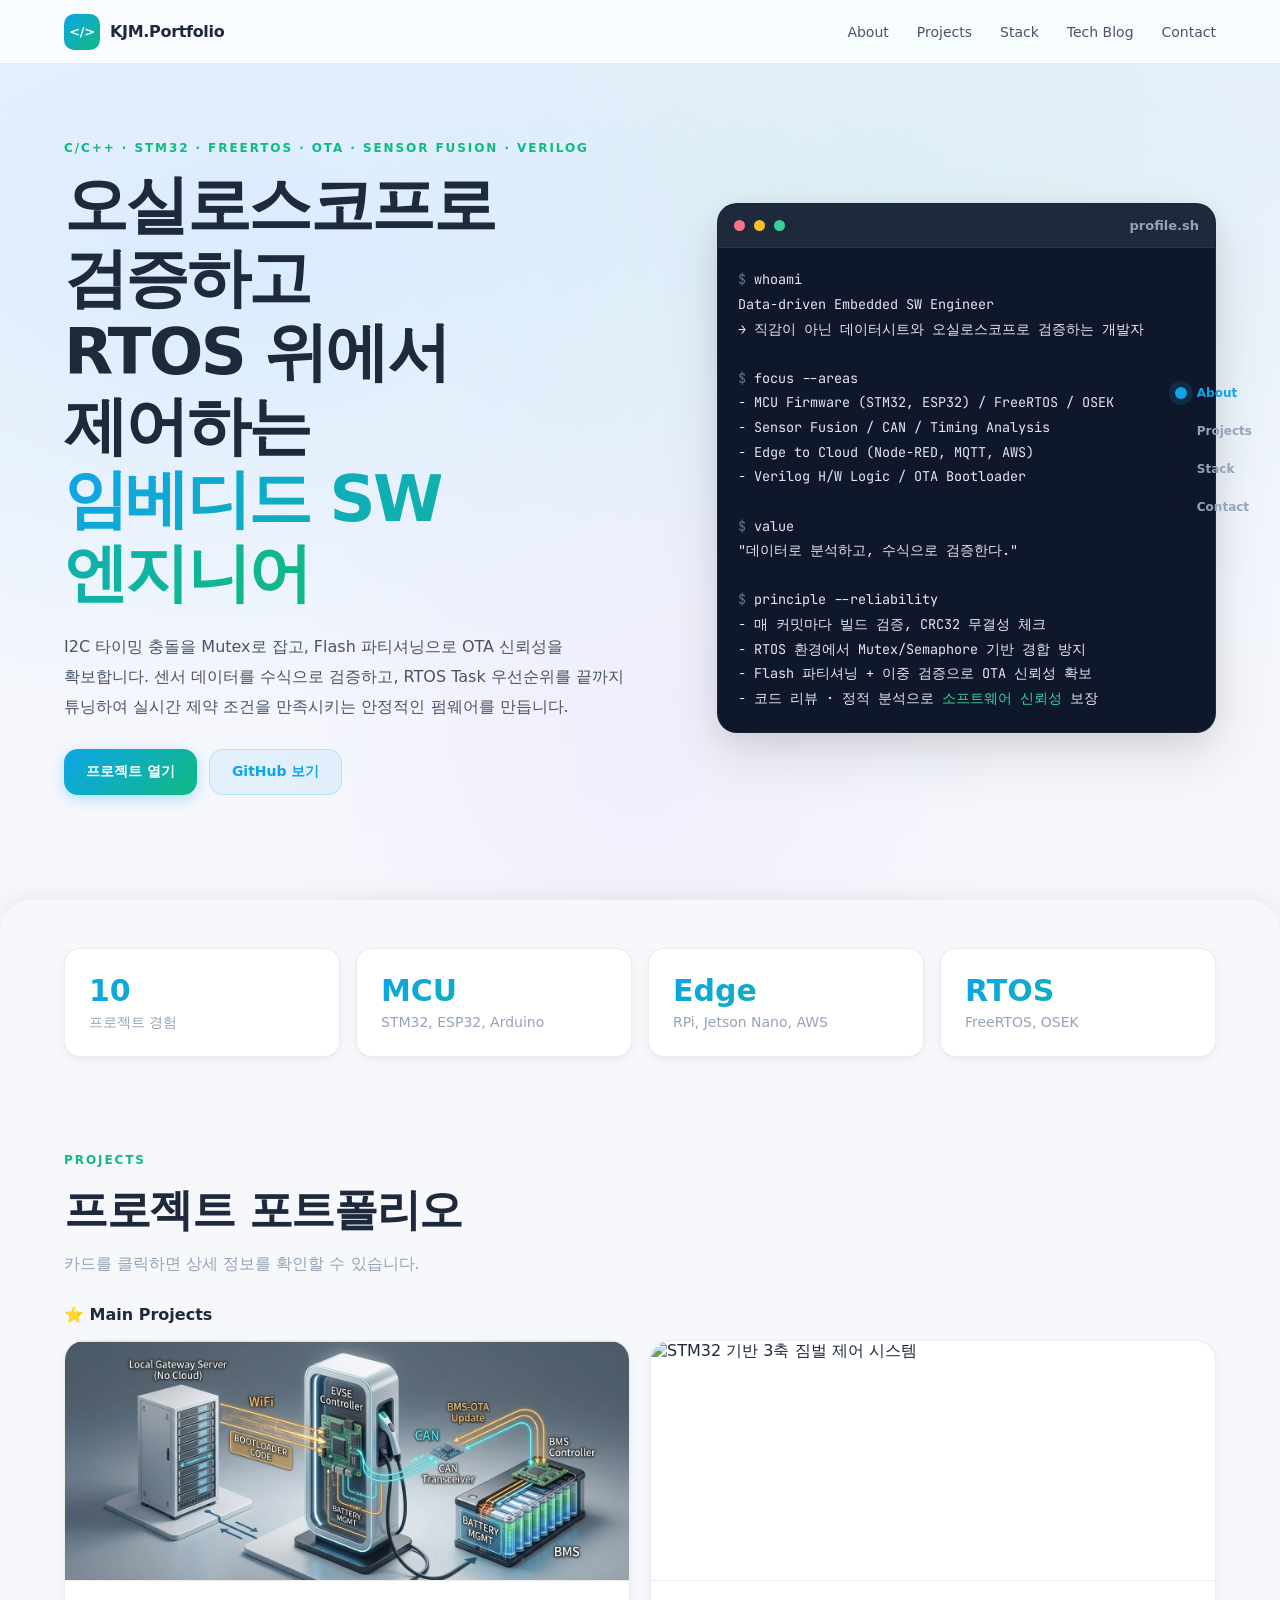
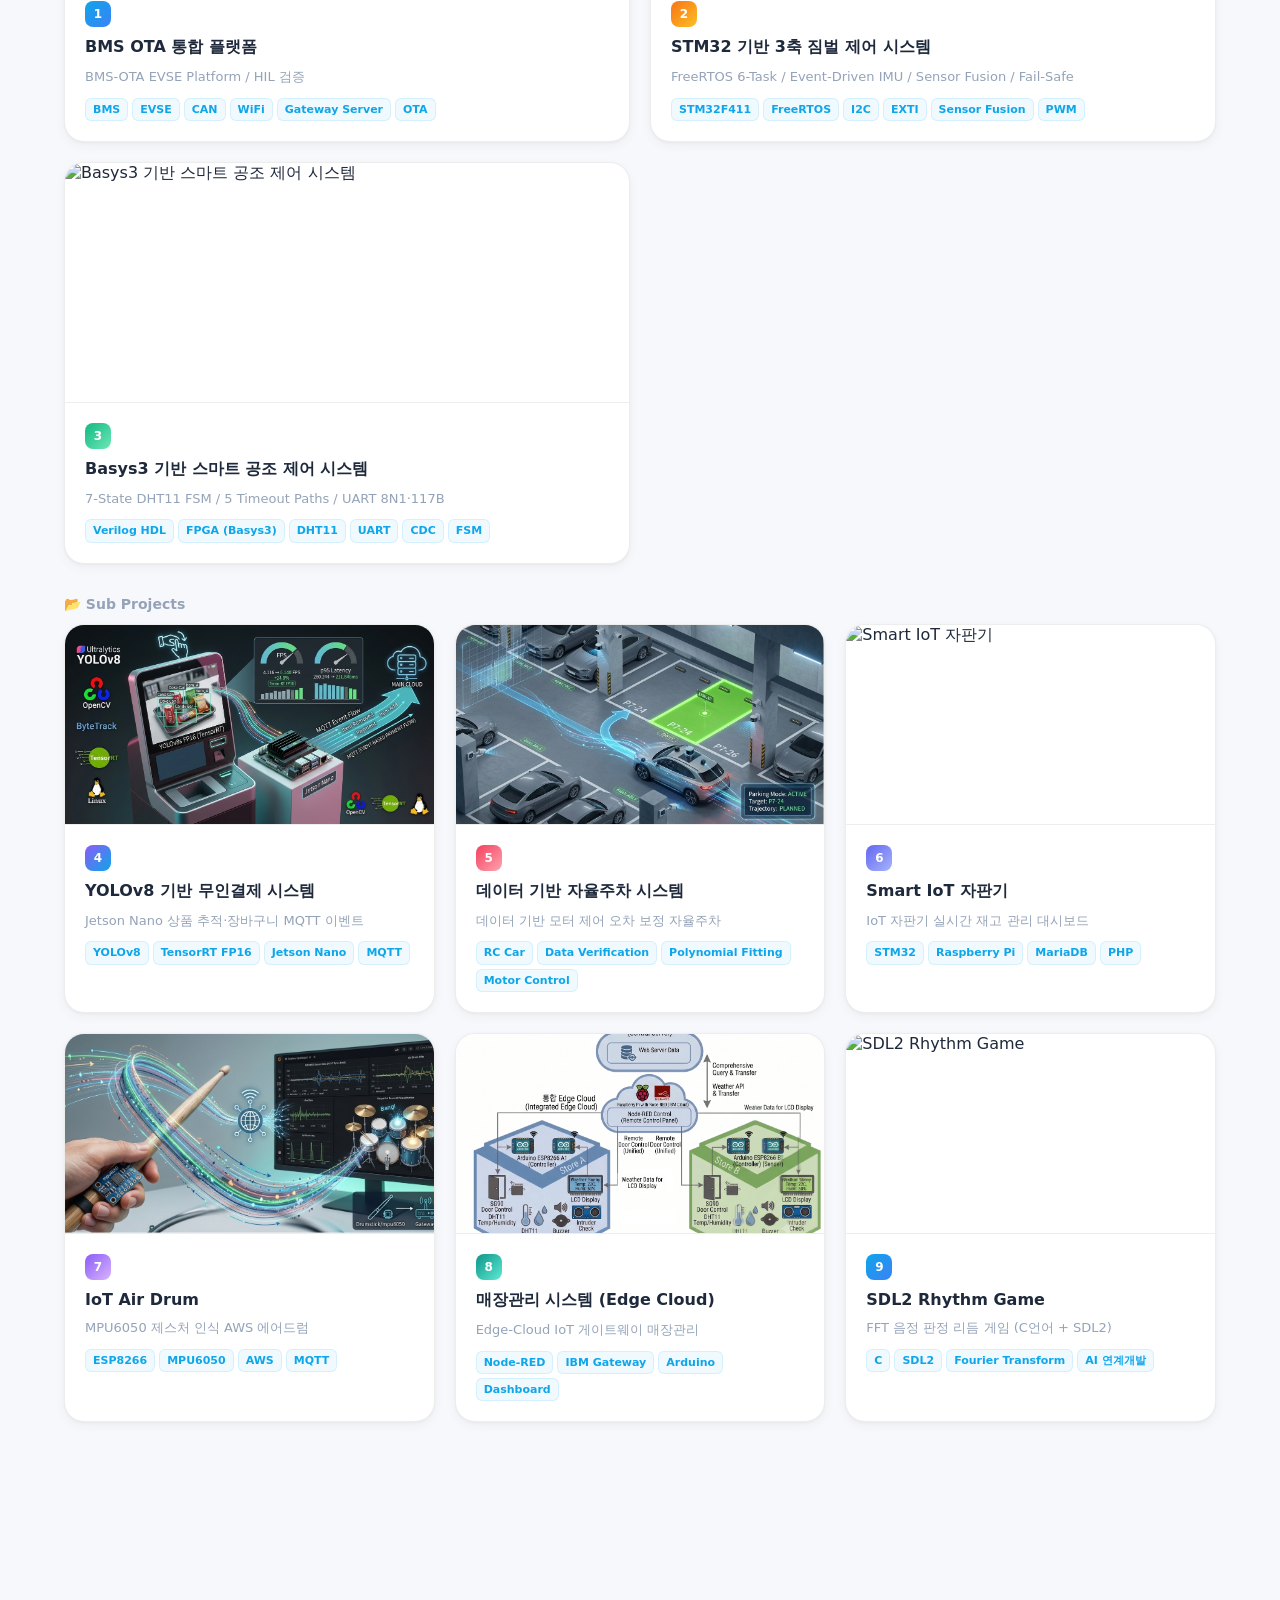
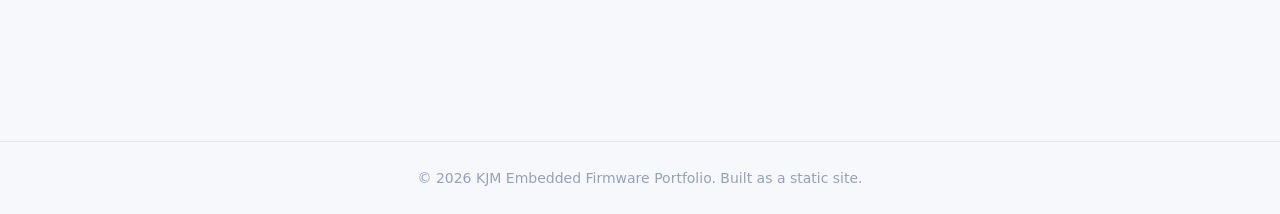
==== index.html @ f082d4ce "<Add> GPS(GY-NEO6MV2) mini project is added" ====
<!doctype html>
<html lang="ko">

<head>
  <meta charset="utf-8" />
  <meta name="viewport" content="width=device-width, initial-scale=1" />
  <title>KJM — Embedded IoT Developer Portfolio</title>
  <meta name="description" content="임베디드 S/W 개발자 김종민 포트폴리오 — STM32, ESP32, IoT Edge/Cloud 프로젝트" />
  <!-- KJM 모노그램 파비콘 (SVG 인라인) -->
  <link rel="icon" type="image/svg+xml"
    href="data:image/svg+xml,%3Csvg xmlns='http://www.w3.org/2000/svg' viewBox='0 0 48 48'%3E%3Cdefs%3E%3ClinearGradient id='g' x1='0' y1='0' x2='1' y2='1'%3E%3Cstop offset='0%25' stop-color='%230ea5e9'/%3E%3Cstop offset='100%25' stop-color='%2310b981'/%3E%3C/linearGradient%3E%3C/defs%3E%3Crect width='48' height='48' rx='12' fill='url(%23g)'/%3E%3Ctext x='24' y='32' text-anchor='middle' font-family='system-ui,sans-serif' font-weight='800' font-size='16' fill='%23fff'%3EKJM%3C/text%3E%3C/svg%3E">
  <!-- Fonts -->
  <link rel="preconnect" href="https://cdn.jsdelivr.net" crossorigin>
  <link rel="stylesheet"
    href="https://cdn.jsdelivr.net/gh/orioncactus/pretendard@v1.3.9/dist/web/static/pretendard.min.css">
  <link rel="preconnect" href="https://fonts.googleapis.com">
  <link rel="preconnect" href="https://fonts.gstatic.com" crossorigin>
  <link rel="stylesheet" href="https://fonts.googleapis.com/css2?family=JetBrains+Mono:wght@400;700&display=swap">

  <style>
    /* =========================================
       1. CSS VARIABLES & RESET — Light Theme
    ========================================== */
    :root {
      --bg: #f7f8fc;
      --bg-white: #ffffff;
      --panel: rgba(255, 255, 255, 0.88);
      --text: #1e293b;
      --text-s: #475569;
      --muted: #94a3b8;
      --line: rgba(0, 0, 0, 0.07);
      --cyan: #0ea5e9;
      --blue: #3b82f6;
      --green: #10b981;
      --violet: #8b5cf6;
      --orange: #f97316;
      --sh-sm: 0 1px 3px rgba(0, 0, 0, .04), 0 4px 12px rgba(0, 0, 0, .04);
      --sh-md: 0 4px 16px rgba(0, 0, 0, .06), 0 12px 40px rgba(0, 0, 0, .06);
      --sh-lg: 0 8px 30px rgba(0, 0, 0, .08), 0 24px 60px rgba(0, 0, 0, .10);
      --r: 24px;
      --r-sm: 16px;
      font-family: "Pretendard", "Inter", "Apple SD Gothic Neo", system-ui, sans-serif;
    }

    *,
    *::before,
    *::after {
      box-sizing: border-box;
      margin: 0
    }

    html {
      scroll-behavior: smooth
    }

    body {
      background: var(--bg);
      color: var(--text);
      min-height: 100vh;
      overflow-x: hidden;
      word-break: keep-all;
      -webkit-font-smoothing: antialiased
    }

    a {
      color: inherit;
      text-decoration: none
    }

    button {
      font: inherit;
      color: inherit;
      border: none;
      outline: none;
      cursor: pointer
    }

    img {
      display: block;
      max-width: 100%
    }

    h1,
    h2,
    h3,
    p {
      margin-top: 0
    }

    /* =========================================
       2. TOPBAR
    ========================================== */
    .topbar {
      position: fixed;
      top: 0;
      left: 0;
      right: 0;
      z-index: 100;
      display: flex;
      justify-content: space-between;
      align-items: center;
      padding: 0 clamp(18px, 5vw, 72px);
      height: 64px;
      background: rgba(255, 255, 255, .78);
      backdrop-filter: blur(20px) saturate(180%);
      -webkit-backdrop-filter: blur(20px) saturate(180%);
      border-bottom: 1px solid var(--line);
    }

    .brand {
      display: flex;
      gap: 10px;
      align-items: center;
      font-weight: 800;
      letter-spacing: -.02em;
      font-size: 16px
    }

    .brand-mark {
      display: grid;
      place-items: center;
      width: 36px;
      height: 36px;
      border-radius: 10px;
      font-size: 13px;
      font-weight: 800;
      background: linear-gradient(135deg, var(--cyan), var(--green));
      color: #fff;
    }

    .nav {
      display: flex;
      gap: 28px;
      font-size: 14px;
      font-weight: 500;
      color: var(--text-s);
      align-items: center;
    }

    .nav a {
      transition: color .2s;
      line-height: 1;
    }

    .nav a:hover {
      color: var(--cyan)
    }

    /* Hamburger button — hidden on desktop */
    .hamburger {
      display: none;
      flex-direction: column;
      gap: 5px;
      background: none;
      padding: 6px;
      cursor: pointer;
    }

    .hamburger span {
      display: block;
      width: 22px;
      height: 2px;
      background: var(--text);
      border-radius: 2px;
      transition: all .3s;
    }

    .hamburger.active span:nth-child(1) {
      transform: rotate(45deg) translate(5px, 5px)
    }

    .hamburger.active span:nth-child(2) {
      opacity: 0
    }

    .hamburger.active span:nth-child(3) {
      transform: rotate(-45deg) translate(5px, -5px)
    }

    /* Mobile dropdown menu */
    .mobile-menu {
      display: none;
      position: fixed;
      top: 64px;
      left: 0;
      right: 0;
      z-index: 99;
      background: rgba(255, 255, 255, .96);
      backdrop-filter: blur(16px);
      border-bottom: 1px solid var(--line);
      padding: 12px clamp(18px, 5vw, 72px);
      flex-direction: column;
      gap: 4px;
      box-shadow: var(--sh-md);
    }

    .mobile-menu.open {
      display: flex
    }

    .mobile-menu a {
      display: block;
      padding: 14px 16px;
      border-radius: 12px;
      font-size: 15px;
      font-weight: 600;
      color: var(--text-s);
      transition: all .2s;
    }

    .mobile-menu a:hover {
      background: rgba(14, 165, 233, .06);
      color: var(--cyan)
    }

    /* =========================================
       3. SIDEBAR TABLE OF CONTENTS
    ========================================== */
    .sidebar-toc {
      position: fixed;
      right: 28px;
      top: 50%;
      transform: translateY(-50%);
      z-index: 90;
      display: flex;
      flex-direction: column;
      gap: 24px;
    }

    .toc-item {
      display: flex;
      align-items: center;
      gap: 12px;
      font-size: 12px;
      font-weight: 600;
      color: var(--muted);
      text-decoration: none;
      transition: color .3s;
    }

    .toc-item:hover {
      color: var(--text-s)
    }

    .toc-item.active {
      color: var(--cyan)
    }

    .toc-dot {
      width: 8px;
      height: 8px;
      border-radius: 50%;
      background: var(--line);
      flex-shrink: 0;
      transition: all .3s;
    }

    .toc-item.active .toc-dot {
      background: var(--cyan);
      transform: scale(1.5);
      box-shadow: 0 0 0 4px rgba(14, 165, 233, .15);
    }

    /* =========================================
       4. HERO SECTION (Sticky for card-stack)
    ========================================== */
    .hero-wrap {
      position: sticky;
      top: 0;
      z-index: 1;
      min-height: 100vh;
      overflow: hidden;
      background:
        radial-gradient(ellipse at 20% 30%, rgba(14, 165, 233, .1), transparent 50%),
        radial-gradient(ellipse at 75% 20%, rgba(16, 185, 129, .08), transparent 45%),
        radial-gradient(ellipse at 50% 85%, rgba(139, 92, 246, .06), transparent 40%),
        linear-gradient(180deg, #eef2ff, #f7f8fc);
    }

    .hero {
      display: grid;
      grid-template-columns: 1.1fr .9fr;
      gap: 42px;
      align-items: center;
      padding: calc(64px + clamp(40px, 6vw, 80px)) clamp(18px, 5vw, 72px) 42px;
      max-width: 1400px;
      margin: 0 auto;
      will-change: transform, opacity;
    }

    .eyebrow {
      color: var(--green);
      letter-spacing: .16em;
      text-transform: uppercase;
      font-size: 12px;
      font-weight: 800;
      margin-bottom: 14px
    }

    h1 {
      font-size: clamp(34px, 5vw, 64px);
      line-height: 1.15;
      letter-spacing: -.04em;
      margin-bottom: 22px
    }

    h1 span {
      background: linear-gradient(135deg, var(--cyan), var(--green));
      -webkit-background-clip: text;
      color: transparent
    }

    .lead {
      color: var(--text-s);
      line-height: 1.85;
      font-size: 16px;
      max-width: 560px
    }

    .hero-actions {
      display: flex;
      gap: 12px;
      flex-wrap: wrap;
      margin-top: 28px
    }

    .btn {
      display: inline-flex;
      align-items: center;
      justify-content: center;
      min-height: 46px;
      padding: 0 22px;
      border-radius: 14px;
      font-weight: 700;
      font-size: 14px;
      transition: all .25s;
    }

    .btn.primary {
      background: linear-gradient(135deg, var(--cyan), var(--green));
      color: #fff;
      box-shadow: 0 4px 14px rgba(14, 165, 233, .3);
    }

    .btn.primary:hover {
      box-shadow: 0 6px 20px rgba(14, 165, 233, .45);
      transform: translateY(-2px)
    }

    .btn.ghost {
      color: var(--cyan);
      background: rgba(14, 165, 233, .08);
      border: 1px solid rgba(14, 165, 233, .2);
    }

    .btn.ghost:hover {
      background: rgba(14, 165, 233, .15)
    }

    /* Terminal — dark for contrast */
    .terminal {
      border-radius: 20px;
      overflow: hidden;
      background: #0f172a;
      box-shadow: var(--sh-lg);
      border: 1px solid rgba(255, 255, 255, .06)
    }

    .terminal-bar {
      display: flex;
      align-items: center;
      gap: 9px;
      padding: 14px 16px;
      background: #1e293b;
      border-bottom: 1px solid rgba(255, 255, 255, .06)
    }

    .terminal-bar span {
      width: 11px;
      height: 11px;
      border-radius: 50%;
      display: inline-block
    }

    .terminal-bar span:nth-child(1) {
      background: #fb7185
    }

    .terminal-bar span:nth-child(2) {
      background: #fbbf24
    }

    .terminal-bar span:nth-child(3) {
      background: #34d399
    }

    .terminal-bar strong {
      margin-left: auto;
      color: #94a3b8;
      font-size: 13px
    }

    .terminal pre {
      margin: 0;
      padding: 20px;
      font-size: 13.5px;
      line-height: 1.75;
      color: #e2e8f0;
      overflow: auto
    }

    .terminal code {
      font-family: "JetBrains Mono", "SFMono-Regular", Consolas, monospace
    }

    .t-muted {
      color: #64748b
    }

    /* =========================================
       5. MAIN CONTENT (slides over hero)
    ========================================== */
    .main-content {
      position: relative;
      z-index: 2;
      background: var(--bg);
      border-radius: 32px 32px 0 0;
      box-shadow: 0 -4px 24px rgba(0, 0, 0, .06);
    }

    /* Stats */
    .stats-section {
      display: grid;
      grid-template-columns: repeat(4, 1fr);
      gap: 16px;
      padding: 48px clamp(18px, 5vw, 72px) 32px;
      max-width: 1400px;
      margin: 0 auto;
    }

    .stat-card {
      padding: 24px;
      border-radius: var(--r-sm);
      background: var(--bg-white);
      border: 1px solid var(--line);
      box-shadow: var(--sh-sm)
    }

    .stat-card strong {
      display: block;
      font-size: 30px;
      background: linear-gradient(135deg, var(--cyan), var(--green));
      -webkit-background-clip: text;
      color: transparent;
      margin-bottom: 4px
    }

    .stat-card span {
      color: var(--muted);
      font-size: 14px
    }

    /* Section heading */
    .section-heading {
      padding: 64px clamp(18px, 5vw, 72px) 28px;
      max-width: 1400px;
      margin: 0 auto
    }

    .section-heading h2 {
      font-size: clamp(28px, 4vw, 44px);
      letter-spacing: -.03em;
      margin-bottom: 10px
    }

    .section-heading>p:not(.eyebrow) {
      color: var(--muted);
      line-height: 1.7
    }

    /* =========================================
       6. PROJECT GRID — Large Cards
    ========================================== */
    .project-grid {
      display: grid;
      grid-template-columns: repeat(auto-fill, minmax(280px, 1fr));
      gap: 20px;
      padding: 0 clamp(18px, 5vw, 72px);
      max-width: 1400px;
      margin: 0 auto;
    }

    /* Main Projects — 2열, 더 큰 카드 */
    .project-grid--main {
      grid-template-columns: repeat(2, 1fr);
    }
    .project-grid--main .project-card-img { height: 240px }
    .project-card--main {
      border: 2px solid rgba(14,165,233,.25);
      box-shadow: 0 2px 16px rgba(14,165,233,.06);
    }
    .project-card--main:hover { border-color: var(--cyan) }

    /* Sub Projects — 3열, 작은 카드 */
    .project-grid--sub {
      grid-template-columns: repeat(3, 1fr);
    }

    /* sk-desc 스타일 — skill 카드 설명 */
    .sk-desc {
      margin-top: 10px;
      font-size: 12.5px;
      color: var(--muted);
      line-height: 1.65;
    }

    .project-card {
      background: var(--bg-white);
      border-radius: 20px;
      overflow: hidden;
      box-shadow: var(--sh-sm);
      cursor: pointer;
      border: 1px solid var(--line);
      transition: transform .35s cubic-bezier(.4, 0, .2, 1), box-shadow .35s;
    }

    .project-card:hover {
      transform: translateY(-8px);
      box-shadow: var(--sh-md)
    }

    .project-card-img {
      width: 100%;
      height: 200px;
      object-fit: cover;
      border-bottom: 1px solid var(--line)
    }

    .project-card-body {
      padding: 20px
    }

    .project-card-num {
      display: inline-flex;
      align-items: center;
      justify-content: center;
      width: 26px;
      height: 26px;
      border-radius: 8px;
      font-size: 12px;
      font-weight: 800;
      margin-bottom: 10px;
      color: #fff;
    }

    .project-card-title {
      font-size: 16px;
      font-weight: 800;
      margin-bottom: 8px;
      color: var(--text)
    }

    /* 프로젝트 간단 설명 div */
    .project-card-brief {
      font-size: 13px;
      color: var(--muted);
      line-height: 1.65
    }

    /* 프로젝트 카드 내 스택 태그 (클릭 전에도 보임) */
    .project-card-tags {
      display: flex;
      flex-wrap: wrap;
      gap: 4px;
      margin-top: 10px;
    }

    .project-card-tags .tag-mini {
      display: inline-flex;
      align-items: center;
      padding: 3px 7px;
      border-radius: 6px;
      font-size: 11px;
      font-weight: 600;
      background: rgba(14, 165, 233, .06);
      color: var(--cyan);
      border: 1px solid rgba(14, 165, 233, .12);
      line-height: 1.4;
    }

    /* Card number gradient colors */
    .num-1 {
      background: linear-gradient(135deg, var(--cyan), var(--blue))
    }

    .num-2 {
      background: linear-gradient(135deg, var(--orange), #fbbf24)
    }

    .num-3 {
      background: linear-gradient(135deg, var(--green), #6ee7b7)
    }

    .num-4 {
      background: linear-gradient(135deg, var(--violet), var(--cyan))
    }

    .num-5 {
      background: linear-gradient(135deg, #f43f5e, #fda4af)
    }

    .num-6 {
      background: linear-gradient(135deg, #6366f1, #a5b4fc)
    }

    .num-7 {
      background: linear-gradient(135deg, #8b5cf6, #d8b4fe)
    }

    .num-8 {
      background: linear-gradient(135deg, #0d9488, #5eead4)
    }

    .matrix-btn-wrap {
      text-align: center;
      padding: 32px clamp(18px, 5vw, 72px) 0;
      max-width: 1400px;
      margin: 0 auto
    }

    /* =========================================
       7. PROJECT DETAIL MODAL
    ========================================== */
    .modal-overlay {
      position: fixed;
      inset: 0;
      z-index: 200;
      background: rgba(15, 23, 42, .35);
      backdrop-filter: blur(6px);
      display: flex;
      align-items: flex-end;
      justify-content: center;
      opacity: 0;
      pointer-events: none;
      transition: opacity .35s ease;
    }

    .modal-overlay.active {
      opacity: 1;
      pointer-events: all
    }

    .modal-content {
      width: min(880px, 96vw);
      max-height: 90vh;
      background: var(--bg-white);
      border-radius: 28px 28px 0 0;
      box-shadow: var(--sh-lg);
      overflow: hidden;
      display: flex;
      flex-direction: column;
      transform: translateY(100%);
      transition: transform .45s cubic-bezier(.4, 0, .2, 1);
    }

    .modal-overlay.active .modal-content {
      transform: translateY(0)
    }

    .modal-handle {
      width: 40px;
      height: 5px;
      border-radius: 3px;
      background: #d1d5db;
      position: absolute;
      top: 8px;
      left: 50%;
      transform: translateX(-50%)
    }

    .modal-header {
      display: flex;
      align-items: center;
      justify-content: space-between;
      padding: 24px 28px 16px;
      border-bottom: 1px solid var(--line);
      position: sticky;
      top: 0;
      background: var(--bg-white);
      z-index: 1;
    }

    .modal-title {
      font-weight: 800;
      font-size: 17px
    }

    .modal-close {
      width: 36px;
      height: 36px;
      border-radius: 50%;
      background: rgba(0, 0, 0, .05);
      display: grid;
      place-items: center;
      font-size: 18px;
      color: var(--muted);
      transition: all .2s;
    }

    .modal-close:hover {
      background: rgba(248, 113, 113, .15);
      color: #ef4444
    }

    .modal-body {
      padding: 28px;
      overflow-y: auto;
      flex: 1
    }

    .modal-body h2 {
      font-size: clamp(22px, 3vw, 30px);
      letter-spacing: -.03em;
      margin-bottom: 6px
    }

    .modal-body h3 {
      margin-top: 28px;
      padding-bottom: 8px;
      border-bottom: 1px solid var(--line);
      font-size: 16px;
      color: var(--text)
    }

    .modal-body p,
    .modal-body li {
      color: var(--text-s);
      line-height: 1.8;
      font-size: 15px
    }

    .modal-body ul {
      padding-left: 22px
    }

    .modal-body li {
      margin-bottom: 6px
    }

    .modal-hero {
      display: grid;
      grid-template-columns: 1.1fr .9fr;
      gap: 24px;
      align-items: start
    }

    .modal-image {
      border-radius: var(--r-sm);
      overflow: hidden;
      border: 1px solid var(--line)
    }

    .modal-image img {
      width: 100%;
      height: auto;
      object-fit: cover
    }

    .tag-list {
      display: flex;
      flex-wrap: wrap;
      gap: 6px;
      margin: 12px 0 16px
    }

    .tag {
      display: inline-flex;
      align-items: center;
      padding: 5px 10px;
      border-radius: 8px;
      font-size: 12px;
      font-weight: 600;
      background: rgba(14, 165, 233, .08);
      color: var(--cyan);
      border: 1px solid rgba(14, 165, 233, .15);
    }

    /* Troubleshoot badges */
    .ts-badge {
      display: inline-flex;
      padding: 3px 8px;
      border-radius: 6px;
      font-size: 11px;
      font-weight: 800;
      margin-right: 6px
    }

    .link-row {
      display: flex;
      flex-wrap: wrap;
      gap: 10px;
      margin-top: 24px
    }

    .link-row a {
      padding: 10px 16px;
      border-radius: 12px;
      font-weight: 700;
      font-size: 13px;
      background: linear-gradient(135deg, var(--cyan), var(--green));
      color: #fff;
      box-shadow: 0 2px 8px rgba(14, 165, 233, .2);
      transition: all .2s;
    }

    .link-row a:hover {
      box-shadow: 0 4px 16px rgba(14, 165, 233, .35);
      transform: translateY(-2px)
    }

    .matrix {
      width: 100%;
      border-collapse: collapse;
      font-size: 13px;
      margin-top: 16px
    }

    .matrix th,
    .matrix td {
      border: 1px solid var(--line);
      padding: 12px;
      text-align: left;
      vertical-align: top
    }

    .matrix th {
      background: rgba(14, 165, 233, .06);
      color: var(--text);
      font-weight: 700
    }

    .matrix td {
      color: var(--text-s)
    }

    /* =========================================
       8. SKILLS SECTION
    ========================================== */
    .skills-section {
      padding: 0 0 64px
    }

    .skill-grid {
      display: grid;
      grid-template-columns: repeat(3, 1fr);
      gap: 16px;
      padding: 0 clamp(18px, 5vw, 72px);
      max-width: 1400px;
      margin: 0 auto;
    }

    .skill-grid article {
      padding: 24px 28px;
      border-radius: var(--r-sm);
      background: var(--bg-white);
      border: 1px solid var(--line);
      box-shadow: var(--sh-sm);
      transition: all .3s;
    }

    .skill-grid article:hover {
      transform: translateY(-4px);
      box-shadow: var(--sh-md);
      border-color: var(--cyan)
    }

    .skill-grid h3 {
      font-size: 13px;
      font-weight: 800;
      text-transform: uppercase;
      letter-spacing: .08em;
      color: var(--muted);
      margin-bottom: 14px;
      display: flex;
      align-items: center;
      gap: 6px;
    }

    .skill-grid p {
      color: var(--text-s);
      line-height: 1.7;
      font-size: 14px;
      margin-bottom: 0
    }

    /* Skill tag pills */
    .skill-tags {
      display: flex;
      flex-wrap: wrap;
      gap: 6px;
    }

    .sk {
      display: inline-flex;
      padding: 5px 10px;
      border-radius: 8px;
      font-size: 12px;
      font-weight: 600;
      background: rgba(14, 165, 233, .06);
      color: var(--text);
      border: 1px solid var(--line);
      transition: all .2s;
    }

    .sk:hover {
      background: rgba(14, 165, 233, .12);
      border-color: rgba(14, 165, 233, .25);
      color: var(--cyan)
    }

    .sk-cyan {
      background: rgba(14, 165, 233, .08);
      color: var(--cyan);
      border-color: rgba(14, 165, 233, .2)
    }

    .sk-green {
      background: rgba(16, 185, 129, .08);
      color: var(--green);
      border-color: rgba(16, 185, 129, .2)
    }

    .sk-violet {
      background: rgba(139, 92, 246, .08);
      color: var(--violet);
      border-color: rgba(139, 92, 246, .2)
    }

    .sk-orange {
      background: rgba(249, 115, 22, .08);
      color: var(--orange);
      border-color: rgba(249, 115, 22, .2)
    }

    .sk-yellow {
      background: rgba(234, 179, 8, .08);
      color: #b45309;
      border-color: rgba(234, 179, 8, .25)
    }

    /* Award / License rows */
    .award-row {
      display: flex;
      align-items: flex-start;
      gap: 8px;
      margin-bottom: 8px;
      font-size: 13px;
      color: var(--text-s);
      line-height: 1.5
    }

    .award-icon {
      flex-shrink: 0;
      font-size: 15px
    }

    /* =========================================
       9. CONTACT SECTION
    ========================================== */
    .contact-section {
      max-width: 1400px;
      margin: 0 auto 64px;
      padding: 0 clamp(18px, 5vw, 72px)
    }

    .contact-wrap {
      display: grid;
      grid-template-columns: 1fr minmax(260px, 400px);
      gap: 32px;
      padding: 40px;
      border-radius: 28px;
      background: var(--bg-white);
      border: 1px solid var(--line);
      box-shadow: var(--sh-sm);
    }

    .contact-wrap h2 {
      font-size: clamp(24px, 3.5vw, 38px);
      letter-spacing: -.03em;
      margin-bottom: 12px
    }

    .contact-wrap>div>p {
      color: var(--muted);
      line-height: 1.75
    }

    .contact-card {
      display: grid;
      grid-template-columns: 80px 1fr;
      gap: 12px;
      align-content: center;
      padding: 24px;
      border-radius: var(--r-sm);
      background: var(--bg);
      border: 1px solid var(--line);
    }

    .contact-card span {
      color: var(--muted);
      font-size: 13px
    }

    .contact-card strong {
      font-size: 14px;
      word-break: break-all
    }

    /* =========================================
       10. FOOTER
    ========================================== */
    footer {
      padding: 28px clamp(18px, 5vw, 72px);
      border-top: 1px solid var(--line);
      text-align: center;
      color: var(--muted);
      font-size: 14px
    }

    /* =========================================
       11. SCROLL ANIMATIONS
    ========================================== */
    .reveal {
      opacity: 0;
      transform: translateY(50px);
      transition: opacity .7s ease, transform .7s ease
    }

    .reveal.visible {
      opacity: 1;
      transform: translateY(0)
    }

    .reveal-stagger {
      opacity: 0;
      transform: translateY(40px);
      transition: opacity .5s ease, transform .5s ease
    }

    .reveal-stagger.visible {
      opacity: 1;
      transform: translateY(0)
    }

    /* =========================================
       12. RESPONSIVE
    ========================================== */
    @media(max-width:1080px) {
      .skill-grid {
        grid-template-columns: repeat(2, 1fr)
      }
    }

    @media(max-width:760px) {
      .skill-grid {
        grid-template-columns: 1fr
      }
    }

    @media(max-width:980px) {
      .hero {
        grid-template-columns: 1fr
      }

      .stats-section {
        grid-template-columns: repeat(2, 1fr)
      }

      .project-grid--main { grid-template-columns: 1fr }
      .project-grid--sub  { grid-template-columns: repeat(2, 1fr) }

      .contact-wrap {
        grid-template-columns: 1fr
      }

      .modal-hero {
        grid-template-columns: 1fr
      }
    }

    @media(max-width:680px) {
      .nav {
        display: none
      }

      .hamburger {
        display: flex
      }

      .stats-section {
        grid-template-columns: repeat(2, 1fr)
      }

      .project-grid--sub { grid-template-columns: 1fr }

      .sidebar-toc {
        right: 12px;
        gap: 16px;
      }

      .toc-label {
        display: none
      }

      .hero-wrap {
        position: relative;
        min-height: auto;
        padding-bottom: 40px
      }

      .main-content {
        border-radius: 0;
        box-shadow: none
      }
    }
  </style>
</head>

<body>

  <!-- ===== Sidebar TOC ===== -->
  <nav class="sidebar-toc" id="sidebar-toc" aria-label="목차">
    <a href="#about" class="toc-item active" data-section="about">
      <span class="toc-dot"></span><span class="toc-label">About</span>
    </a>
    <a href="#projects" class="toc-item" data-section="projects">
      <span class="toc-dot"></span><span class="toc-label">Projects</span>
    </a>
    <a href="#skills" class="toc-item" data-section="skills">
      <span class="toc-dot"></span><span class="toc-label">Stack</span>
    </a>
    <a href="#contact" class="toc-item" data-section="contact">
      <span class="toc-dot"></span><span class="toc-label">Contact</span>
    </a>
  </nav>

  <!-- ===== Topbar ===== -->
  <header class="topbar">
    <a class="brand" href="#about" aria-label="Portfolio home">
      <span class="brand-mark">&lt;/&gt;</span>
      <span>KJM.Portfolio</span>
    </a>
    <nav class="nav" aria-label="주요 메뉴">
      <a href="#about">About</a>
      <a href="#projects">Projects</a>
      <a href="#skills">Stack</a>
      <!-- 아이콘 제거: "📝 " 부분을 지우면 아이콘 없어짐 -->
      <a href="blog.html">Tech Blog</a>
      <a href="#contact">Contact</a>
    </nav>
    <button class="hamburger" id="hamburger-btn" aria-label="메뉴 열기">
      <span></span><span></span><span></span>
    </button>
  </header>

  <!-- ===== Mobile Dropdown Menu ===== -->
  <div class="mobile-menu" id="mobile-menu">
    <a href="#about">About</a>
    <a href="#projects">Projects</a>
    <a href="#skills">Stack</a>
    <a href="blog.html">Tech Blog</a>
    <a href="#contact">Contact</a>
  </div>

  <!-- ===== Hero Section (sticky — Apple-style card stack) ===== -->
  <section class="hero-wrap" id="about">
    <div class="hero" id="hero-inner">
      <div class="hero-copy">
        <p class="eyebrow">C/C++ · STM32 · FreeRTOS · OTA · Sensor Fusion · Verilog</p>
        <h1>오실로스코프로 검증하고<br>RTOS 위에서 제어하는<br><span>임베디드 SW 엔지니어</span></h1>
        <p class="lead">
          I2C 타이밍 충돌을 Mutex로 잡고, Flash 파티셔닝으로 OTA 신뢰성을 확보합니다.
          센서 데이터를 수식으로 검증하고, RTOS Task 우선순위를 끝까지 튜닝하여
          실시간 제약 조건을 만족시키는 안정적인 펌웨어를 만듭니다.
        </p>
        <div class="hero-actions">
          <a class="btn primary" href="#projects">프로젝트 열기</a>
          <a class="btn ghost" href="https://github.com/jmGim" target="_blank" rel="noreferrer">GitHub 보기</a>
        </div>
      </div>
      <aside class="terminal" aria-label="개발자 소개 터미널">
        <div class="terminal-bar"><span></span><span></span><span></span><strong>profile.sh</strong></div>
        <pre><code><span class="t-muted">$</span> whoami
Data-driven Embedded SW Engineer
→ 직감이 아닌 데이터시트와 오실로스코프로 검증하는 개발자

<span class="t-muted">$</span> focus --areas
- MCU Firmware (STM32, ESP32) / FreeRTOS / OSEK
- Sensor Fusion / CAN / Timing Analysis
- Edge to Cloud (Node-RED, MQTT, AWS)
- Verilog H/W Logic / OTA Bootloader

<span class="t-muted">$</span> value
"데이터로 분석하고, 수식으로 검증한다."

<span class="t-muted">$</span> principle --reliability
- 매 커밋마다 빌드 검증, CRC32 무결성 체크
- RTOS 환경에서 Mutex/Semaphore 기반 경합 방지
- Flash 파티셔닝 + 이중 검증으로 OTA 신뢰성 확보
- 코드 리뷰 · 정적 분석으로 <span style="color:#34d399">소프트웨어 신뢰성</span> 보장</code></pre>
      </aside>
    </div>
  </section>

  <!-- ===== Main Content (slides over hero like a card) ===== -->
  <div class="main-content">

    <!-- Stats -->
    <section class="stats-section reveal" aria-label="포트폴리오 요약">
      <div class="stat-card"><strong id="project-count">0</strong><span>프로젝트 경험</span></div>
      <div class="stat-card"><strong>MCU</strong><span>STM32, ESP32, Arduino</span></div>
      <div class="stat-card"><strong>Edge</strong><span>RPi, Jetson Nano, AWS</span></div>
      <div class="stat-card"><strong>RTOS</strong><span>FreeRTOS, OSEK</span></div>
    </section>

    <!-- Projects -->
    <section class="projects-section" id="projects">
      <div class="section-heading reveal">
        <p class="eyebrow">Projects</p>
        <h2>프로젝트 포트폴리오</h2>
        <p>카드를 클릭하면 상세 정보를 확인할 수 있습니다.</p>
      </div>

      <!-- Main Projects -->
      <div class="project-sub-heading reveal" style="max-width:1400px;margin:0 auto;padding:0 clamp(18px,5vw,72px)">
        <h3 style="font-size:16px;font-weight:800;color:var(--text);display:flex;align-items:center;gap:8px;margin-bottom:16px">⭐ Main Projects</h3>
      </div>
      <div class="project-grid project-grid--main" id="project-grid-main">
        <!-- JS가 생성 -->
      </div>

      <!-- Sub Projects -->
      <div class="project-sub-heading reveal" style="max-width:1400px;margin:32px auto 0;padding:0 clamp(18px,5vw,72px)">
        <h3 style="font-size:14px;font-weight:700;color:var(--muted);display:flex;align-items:center;gap:6px;margin-bottom:12px">📂 Sub Projects</h3>
      </div>
      <div class="project-grid project-grid--sub" id="project-grid-sub">
        <!-- JS가 생성 -->
      </div>

      <div class="matrix-btn-wrap reveal">
        <button class="btn ghost" id="matrix-btn">📊 전체 프로젝트 비교 매트릭스 보기</button>
      </div>
    </section>

    <!-- Skills -->
    <section class="skills-section" id="skills">
      <div class="section-heading reveal">
        <p class="eyebrow">Core Stack</p>
        <h2>실시간 시스템을 위한 기술 스택</h2>
      </div>
      <div class="skill-grid">

        <!-- Language -->
        <article class="reveal-stagger">
          <h3>🔤 Language</h3>
          <div class="skill-tags">
            <span class="sk sk-cyan">C</span>
            <span class="sk sk-cyan">C++</span>
            <span class="sk sk-cyan">Python</span>
            <span class="sk">Verilog HDL</span>
            <span class="sk">Linux Shell</span>
          </div>
          <p class="sk-desc">STM32 펌웨어 전체를 C로 구현 (HAL + Bare-metal). Verilog로 DHT11 40-bit 타이밍 파싱 및 PWM 제어 로직 설계. Python으로 YOLOv8 학습·추론 및 시리얼 데이터 시각화.</p>
        </article>

        <!-- Dev Tools -->
        <article class="reveal-stagger">
          <h3>🛠 Dev Tools</h3>
          <div class="skill-tags">
            <span class="sk">STM32CubeIDE</span>
            <span class="sk">VSCode</span>
            <span class="sk sk-green">Git / GitHub / GitLab</span>
            <span class="sk">Makefile</span>
            <span class="sk">vi / Vim</span>
          </div>
          <p class="sk-desc">CubeIDE로 NVIC 우선순위, 클럭 트리, 핀맵 설정. Organization 기반 Git 브랜치 관리 (feature/imu, hotfix/ota). Makefile 빌드 자동화 경험.</p>
        </article>

        <!-- Protocol -->
        <article class="reveal-stagger">
          <h3>📡 Protocol</h3>
          <div class="skill-tags">
            <span class="sk sk-cyan">I2C</span>
            <span class="sk sk-cyan">UART (DMA)</span>
            <span class="sk sk-cyan">SPI</span>
            <span class="sk sk-cyan">CAN / CAN-FD</span>
            <span class="sk">MQTT</span>
            <span class="sk">AT Command</span>
          </div>
          <p class="sk-desc">I2C1 버스에 MPU6050+HMC5883L 2디바이스 동시 운용, Mutex 기반 버스 중재. UART DMA 송수신으로 CLI/모니터 구현. ESP8266 AT 명령 기반 Wi-Fi OTA 다운로드. CAN 프로토콜 학습 완료.</p>
        </article>

        <!-- Framework -->
        <article class="reveal-stagger">
          <h3>🧩 Framework &amp; OS</h3>
          <div class="skill-tags">
            <span class="sk sk-violet">FreeRTOS (CMSIS-RTOS2)</span>
            <span class="sk">HAL / LL Driver</span>
            <span class="sk">Device Driver</span>
            <span class="sk">Linux Kernel</span>
            <span class="sk">Qt6</span>
          </div>
          <p class="sk-desc">FreeRTOS 6-Task 아키텍처 설계. Semaphore로 ISR-Task 동기화, Mutex로 I2C 공유 자원 보호, 우선순위 역전 분석. Linux 디바이스 드라이버(chardev) 구현 학습.</p>
        </article>

        <!-- Board & MCU -->
        <article class="reveal-stagger">
          <h3>🔌 Board &amp; MCU</h3>
          <div class="skill-tags">
            <span class="sk sk-cyan">STM32F411 (ST-Link)</span>
            <span class="sk sk-cyan">ESP32 / ESP8266</span>
            <span class="sk">Raspberry Pi</span>
            <span class="sk">Jetson Nano</span>
            <span class="sk">AVR (Arduino Uno)</span>
            <span class="sk">FPGA (Basys3)</span>
          </div>
          <p class="sk-desc">STM32에서 HAL + FreeRTOS 기반 짐벌·OTA 구현. Jetson Nano에서 YOLOv8 TensorRT FP16 추론 최적화. RPi C 소켓 서버·크로스 컴파일 구축.</p>
        </article>

        <!-- Edge / Cloud / AI -->
        <article class="reveal-stagger">
          <h3>☁️ Edge / Cloud / AI</h3>
          <div class="skill-tags">
            <span class="sk sk-green">AWS IoT Core</span>
            <span class="sk sk-green">IBM Watson IoT</span>
            <span class="sk">Node-RED</span>
            <span class="sk">Grafana / InfluxDB</span>
            <span class="sk">OpenCV / YOLOv8</span>
            <span class="sk">TensorRT</span>
          </div>
          <p class="sk-desc">MQTT → AWS/IBM Gateway로 센서 데이터 파이프라인 구축. YOLOv8n/s 학습 후 Jetson에서 TensorRT FP16 변환, 벤치마크(FPS +24.9%, p95 −18.6%). Grafana 대시보드 실시간 모니터링.</p>
        </article>

        <!-- Awards -->
        <article class="reveal-stagger">
          <h3>🏆 Awards &amp; GPA</h3>
          <div class="award-row"><span class="award-icon">🎓</span><span>학점 <strong>4.17/4.5</strong> — 성적장학금 7회 (50%
              5회)</span></div>
          <div class="award-row"><span class="award-icon">🥈</span><span>2023 총장배 로봇프로그래밍 (AI-EYE)
              <strong>2등상</strong></span></div>
          <div class="award-row"><span class="award-icon">🥉</span><span>2022 한국통신학회 추계학술대회 <strong>은상</strong></span>
          </div>
        </article>

        <!-- Licenses & English -->
        <article class="reveal-stagger">
          <h3>📜 Licenses</h3>
          <div class="skill-tags" style="margin-bottom:12px">
            <span class="sk sk-violet">정보처리기사</span>
            <span class="sk sk-violet">임베디드기사</span>
            <span class="sk sk-violet">컴퓨터시스템기사</span>
            <span class="sk">컴퓨터활용능력 1급</span>
            <span class="sk">운전면허 1종보통</span>
            <span class="sk">ADsP</span>
            <span class="sk">SQLD</span>
            <span class="sk sk-orange">태권도 4단</span>
          </div>
          <h3 style="margin-top:12px">🌐 English</h3>
          <div class="skill-tags">
            <span class="sk sk-yellow">TOEIC 860</span>
            <span class="sk sk-yellow">OPIC IH</span>
          </div>
        </article>

      </div>
    </section>

    <!-- Contact -->
    <section class="contact-section" id="contact">
      <div class="contact-wrap reveal">
        <div>
          <p class="eyebrow">Contact</p>
          <h2>제약 조건을 코드로 해결합니다.</h2>
          <p>"데이터시트를 보고 레지스터를 설정하고, 오실로스코프로 파형을 확인합니다. 라이브러리에 의존하기 전에 HAL 아래의 동작을 먼저 이해하는 개발자입니다."</p>
        </div>
        <div class="contact-card">
          <span>GitHub</span><strong>github.com/jmGim</strong>
          <span>Email</span><strong>whdals5049@naver.com</strong>
        </div>
      </div>
    </section>

    <footer>
      <p>© 2026 KJM Embedded Firmware Portfolio. Built as a static site.</p>
    </footer>
  </div>

  <!-- ===== Project Detail Modal ===== -->
  <div class="modal-overlay" id="modal-overlay">
    <div class="modal-content">
      <div class="modal-handle"></div>
      <div class="modal-header">
        <span class="modal-title" id="modal-title"></span>
        <button class="modal-close" id="modal-close" aria-label="닫기">✕</button>
      </div>
      <div class="modal-body" id="modal-body"></div>
    </div>
  </div>

  <script>
    /* ==============================================
       PROJECT DATA — 이미지 번호/제목별 매칭
    =============================================== */
    const projects = {
      bmsota: {
        title: "BMS OTA 통합 플랫폼",
        subtitle: "ASPICE 기반 SWRS 정의 및 오프라인 HIL 파이프라인 구축",
        image: "images/10. BMS_OTA_Integration_Management.png",
        brief: "BMS-OTA EVSE Platform / HIL 검증",
        num: 9,
        tags: ["BMS", "EVSE", "CAN", "WiFi", "Gateway Server", "OTA", "Bootloader", "Embedded C", "No Cloud"],
        period: "202X.XX ~ 202X.XX",
        target: "임베디드 SW 엔지니어 (차량 전장 및 방산 도메인)",
        hw: "Raspberry Pi (HIL-PI), STM32F446 (BMS), STM32F429 (EVSE), ST-Link",
        summary: "STM32 기반 BMS 및 EVSE 컨트롤러와 CAN/WiFi 통신을 연동하는 Local Gateway 환경에서, ASPICE 기반 소프트웨어 요구사항(SWRS)을 정의하고 Raspberry Pi + Docker + GitLab Runner를 활용한 HIL(Hardware-in-the-Loop) 오프라인 자동화 검증 파이프라인을 구축했습니다.",
        role: [
          "ASPICE 기반 SWRS(Software Requirements Specification) 작성 (BMS 12개, EVSE 8개, CAN 7개, OTA 9개 요구사항 정의)",
          "Raspberry Pi 32-bit (armhf) 환경에서 Docker Engine 및 GitLab Runner HIL-PI 인프라 구축",
          "Boundary value, Equivalence partition, Decision table 기반 Test Specification 작성 및 Oracle 독립 검증 기법 적용",
          "CAN/UART 프로토콜 분석을 통한 EVSE 안전 상태(PE11 LOW) 및 BMS Fault/Permit 통신 신뢰성 검증 로직 구현"
        ],
        roleNote: "오프라인 보안 환경을 가정하여 No Cloud Local Server Gateway를 기반으로 구성함.",
        architecture: ["Local Gateway Server", "Raspberry Pi HIL Runner", "STM32F446 BMS Controller", "STM32F429 EVSE Controller", "CAN Transceiver", "OTA Bootloader"],
        detailSections: [
          {
            heading: "📋 ASPICE 기반 소프트웨어 요구사항(SWRS) 및 테스트 명세화",
            desc: "단순한 기능 명세가 아닌, 측정 가능한 임계값과 경계값(Boundary value)을 기준으로 36개의 SHALL 요구사항을 정의하고, 독립적인 오라클(Oracle)을 통해 제품 C 함수 결과를 백투백(Back-to-back)으로 교차 검증하는 인프라를 설계했습니다.",
            bullets: [
              "<strong>BMS Fault 판단 로직:</strong> Cell 전압(4200mV 초과 OV, 4150mV 미만 Clear), 온도(55°C 초과 OT), Shunt/Hall 차이 500mA 초과 등 엄격한 조건 정의",
              "<strong>EVSE Charge Permit 제어:</strong> 64-combination Decision Table 기반의 커넥터 및 BMS 상태에 따른 충전 허용/차단(Safe-Off) 로직 검증",
              "<strong>CAN 500kbps 11-bit 통신망:</strong> Multi-byte Little-endian 파싱 및 0x100-0x105/0x200-0x202 ICD 일치성 타임스탬프 중앙값(Median) 검증"
            ]
          },
          {
            heading: "🛠️ Raspberry Pi 32-bit (armhf) 환경 Docker + GitLab Runner HIL 파이프라인 구축",
            desc: "HIL(Hardware-in-the-Loop) 테스트를 위해 Raspberry Pi에 GitLab Runner를 구성하는 과정에서, 아키텍처 불일치 및 Docker 권한 문제를 해결하여 자동화된 통합 테스트 환경을 구축했습니다.",
            bullets: [
              "Host kernel(aarch64)과 Package architecture(armhf), Python pointer(32-bit)의 비일관성 문제 분석 및 <code>linux/arm/v7</code> 호환 이미지 매핑",
              "Docker <code>/var/run/docker.sock</code> 권한 제어(usermod -aG docker)와 <code>ST-Link</code> USB udev 규칙 설정(MODE=0660)으로 HIL 물리 장비 연동 안정화",
              "Target Update HIL job 실행 시 GitLab Manual Approval 연동으로 의도치 않은 OTA 플래시 방지"
            ]
          },
          {
            heading: "🔄 CAN/WiFi 기반 OTA Bootloader 및 신뢰성 검증",
            desc: "로컬 게이트웨이 환경에서 OTA 업데이트를 안전하게 수행하기 위해, 부트로더의 무결성 검증, 메모리 점프 제어 및 다운그레이드/복구 방어 로직을 설계했습니다.",
            bullets: [
              "유효 Application Vector (0x08020000–0x08100000) 검증 후 Jump, 오류 시 Boot Command Loop 대기 (Fail-Safe)",
              "Binary Frame 수신 시 CRC16 오류 발생하면 Side-effect 없이 NACK 반환 및 Whole-image CRC32 검증 후 최종 Vector 8-byte 기록",
              "제품 SHA, Artifact Hash, Target Identity를 매핑하여 QA Artifact를 보존하고 JUnit 통합 리포트 생성"
            ]
          }
        ],
        troubleshooting: [
          "[환경] Raspberry Pi 32-bit Docker 및 GitLab Runner 아키텍처 불일치 문제 해결",
          "[품질] False-PASS 방지를 위한 HIL Test Oracle 기반 안전 상태 복원",
          "[통신] CAN Bus-off 및 OTA 데드락 상황에서의 Fail-Safe 구현"
        ],
        troubleDetail: [
          {
            badge: "HIL 인프라",
            title: "Raspberry Pi 32-bit Docker 및 GitLab Runner 아키텍처 충돌 및 권한 에러",
            symptom: "<code>exec format error</code> 발생 및 <code>docker ps</code> 명령이 실패하며, ST-Link 디버거 연결 시 퍼미션 디나이 발생.",
            cause: [
              "Kernel은 aarch64이나 Userspace는 32-bit(armhf)로 동작하여, 64-bit 전용 컨테이너 이미지가 실행될 때 ABI 충돌 발생",
              "GitLab Runner 계정이 docker 소켓 및 ST-Link(USB)에 대한 플러그 앤 플레이 접근 권한(plugdev) 부족"
            ],
            solution: [
              "<code>docker image inspect</code>와 <code>getconf LONG_BIT</code>를 사용해 ABI를 분석하고, <code>python:3.11-slim-bookworm</code>의 <code>linux/arm/v7</code> Variant를 명시적 지정하여 해결",
              "udev rules (<code>60-beog-stlink.rules</code>) 추가 및 <code>usermod -aG plugdev,docker gitlab-runner</code> 그룹 설정으로 HIL 자동화 접근 권한 확보"
            ]
          },
          {
            badge: "테스트 신뢰성",
            title: "False-PASS 방지를 위한 HIL Test Oracle 독립 검증 절차 확립",
            symptom: "HIL 자동화 테스트 시, 실제 하드웨어 핀 제어나 결함 처리가 실패했음에도 불구하고 SW Assertion만 통과하여 PASS 처리되는 False-PASS 현상 발견.",
            cause: [
              "단순히 <code>0x200 data[1]=0</code> 프레임만 확인하거나, HardFault 레지스터(CFSR)를 출력만 하고 0인지 Assertion하지 않는 느슨한 오라클(Oracle) 규칙 적용"
            ],
            solution: [
              "예상 결과(Expected)를 제품 로그가 아닌 독립적인 SWRS/ICD 기반 오라클로 계산하도록 테스트 코드 리팩토링",
              "Relay Command 검증 시 소프트웨어 변수뿐만 아니라, PE11 물리 출력(GPIO ODR) 및 Contactor OFF 상태를 교차 검증",
              "Target 플래시 완료 후 ELF/BIN 해시 검증 및 Flash Readback 단계를 필수 증거(Evidence Schema)로 추가"
            ]
          }
        ],
        capabilitySummary: "단순 기능 구현을 넘어 ASPICE 레벨의 엄격한 <strong>요구사항 명세화(SWRS) 및 테스트 명세(TS)</strong> 작성 역량을 보유하고 있습니다. 특히 Raspberry Pi와 Docker를 활용한 <strong>HIL 오프라인 파이프라인 구축 및 False-PASS 방어 체계</strong>를 직접 설계하여, 전장 및 방산 분야에서 요구하는 '결함 무관용(Zero-Defect)' 소프트웨어 품질 보증 프로세스를 실현할 수 있습니다.",
        links: []
      },
      gimbal: {
        title: "STM32 기반 3축 짐벌 제어 시스템",
        subtitle: "RTOS 아키텍처 기반 실시간 자세 제어 및 Fail-Safe 설계",
        image: "images/1.STM32_3Axis_Gimbal_System_img.png",
        brief: "FreeRTOS 6-Task / Event-Driven IMU / Sensor Fusion / Fail-Safe",
        num: 1,
        tags: ["STM32F411", "FreeRTOS", "I2C", "EXTI", "Sensor Fusion", "PWM", "Fail-Safe"],
        period: "202X.XX ~ 202X.XX",
        target: "임베디드 SW 엔지니어 (차량 전장 및 방산 도메인)",
        hw: "STM32F411, MPU6050(6축 IMU), HMC5883L(3축 지자기), SG90 Servo ×3",
        summary: "MPU6050·HMC5883L의 9축 데이터를 융합해 Roll/Pitch/Yaw를 추정하고, 외부 기울기의 반대 방향으로 SG90 서보를 보상 제어하는 3축 짐벌 시스템입니다. Driver–Service–AP 계층과 FreeRTOS 6개 Task로 책임을 분리했으며, Event-Driven 센서 획득과 Fail-Safe 복구를 적용해 센서·통신 이상 시에도 제어권을 잃지 않도록 설계했습니다.",
        role: [
          "Layered Architecture 기반 펌웨어 설계 (Driver → Service → AP 분리)",
          "MPU6050, HMC5883L I2C 통신 드라이버 및 상보 필터(Sensor Fusion) 구현",
          "FreeRTOS 6-Task 스케줄링 및 자원 동기화(Semaphore, Mutex) 설계",
          "PA4 EXTI 기반 지연 인터럽트 처리와 I2C SCL 9-clock 수동 복구 구현",
          "서보 모터 PWM 미세 제어, 소프트웨어 리미트 및 지터링(Jittering) 개선"
        ],
        roleNote: "※ 비전 카메라(ESP32-CAM) 객체 추적 및 통신 연동부는 타 팀원 담당으로 본 기술서에서는 제외함.",
        architecture: [
          "Sensor Driver — MPU6050 50Hz EXTI / HMC5883L 약 66ms Polling / I2C1 Mutex",
          "Service — 상보 필터, 지자기 Tilt Compensation, 상대 Roll/Pitch/Yaw 산출",
          "Application — FreeRTOS 6-Task 스케줄링, CLI 진단, Fail-Safe 상태 관리",
          "Actuation — SG90 ×3, float PWM 보간, 10°~170° Software Limit"
        ],
        // === 핵심 구현 섹션 ===
        detailSections: [
          {
            heading: "🏗️ 2.0 Layered Architecture와 6-Task 책임 분리",
            desc: "하드웨어 접근, 센서 데이터 가공, 시스템 제어를 Driver → Service → AP로 분리했습니다. 각 계층은 직접 전역 상태를 수정하지 않고 명시된 인터페이스를 통해 최신 자세와 장치 상태를 전달합니다.",
            bullets: [
              "<strong>Driver</strong> — I2C/UART/PWM/EXTI와 센서 레지스터 접근을 캡슐화",
              "<strong>Service</strong> — Raw 센서 보정, 상보 필터, Tilt Compensation과 상대각 계산",
              "<strong>Application</strong> — Task 주기, CLI 명령, 제어 모드와 Fail-Safe 전환 담당",
              "<strong>실시간 경로</strong> — ISR은 연산하지 않고 Semaphore만 release하여 긴 ISR과 우선순위 역전을 방지"
            ]
          },
          {
            heading: "⚙️ 2.1 I2C 버스 공유를 위한 RTOS 동기화",
            desc: "하나의 I2C 버스(I2C1)를 2개 센서가 공유하는 환경에서 Mutex로 접근을 직렬화하고, Event/Time-Driven 방식을 혼합해 통신 충돌과 불필요한 CPU 점유를 줄였습니다.",
            bullets: [
              "<strong>MPU6050 (Event-Driven)</strong> — 폴링 방식을 배제하고, 센서 내부 샘플링(50Hz) 완료 시 EXTI 핀(PA4)으로 인터럽트 발생. ISR에서 Semaphore만 릴리즈 → OS 스케줄러가 gyroSystemTask를 깨우는 지연 인터럽트 처리 설계.",
              "<strong>HMC5883L (Time-Driven)</strong> — 인터럽트 핀이 없는 모듈 특성상 약 66ms(15Hz) 주기 폴링.",
              "<strong>I2C1 Mutex</strong> — HAL 호출 전후로 공용 Mutex를 획득·해제하여 두 Sensor Task의 버스 접근을 직렬화."
            ],
            code: `// [Event-Driven IMU Task — gyro_ap.c]
void gyroSystemTask(void *argument) {
    uint32_t last_calc_tick = osKernelGetTickCount();
    while (1) {
        // ISR에서 세마포어 릴리즈까지 Blocking 대기
        // → CPU 점유율 최소화
        if (imu_is_ok() && GyroReadySemHandle != NULL) {
            if (osSemaphoreAcquire(GyroReadySemHandle, 
                                    osWaitForever) == osOK) {
                uint32_t now = osKernelGetTickCount();
                float dt = (now - last_calc_tick) / 1000.0f;
                last_calc_tick = now;

                if (!imu_update_math(dt)) {
                    cliPrintf("\\r\\n[ALARM] Sensor Disconnected!\\r\\n");
                    osDelay(100);
                    continue; // Fail-Safe: 에러 시 시스템 멈춤 방지
                }
            }
        } else {
            osDelay(10);
        }
    }
}`,
            codeLang: "C"
          },
          {
            heading: "📐 2.2 하드웨어 FPU 활용 Sensor Fusion (상보 필터 + 틸트 보정)",
            desc: "자이로의 저주파 드리프트와 가속도계의 고주파 노이즈를 상호 보완하는 상보 필터를 적용하고, 기울어진 지자기 벡터를 회전 행렬로 수평면에 투영하는 틸트 보정을 구현했습니다. STM32F411의 Cortex-M4F FPU와 단정밀도 연산을 활용해 자세 계산 경로의 부동소수점 처리 부담을 줄였습니다.",
            code: `// [상보 필터 + 지자기 틸트 보정 — gyro_service.c]
static void IMU_ComputeAngles_Service(
    Gyro_Data_t *imu, Mag_Data_t *mag, float dt) {
    // 1. 가속도계 절대 각도
    float acc_roll = atan2f((float)imu->accel_y, 
                            (float)imu->accel_z) * RAD_TO_DEG;
    float gyro_rate_x = (float)imu->gyro_x / GYRO_SCALE;

    // 2. 상보 필터 (자이로 96% + 가속도 4% 신뢰)
    imu->roll = IMU_ALPHA * (imu->roll + gyro_rate_x * dt)
              + (1.0f - IMU_ALPHA) * acc_roll;

    // 3. 지자계 틸트 보정 (기울어진 벡터 → 수평 투영)
    if (mag != NULL) {
        float roll_rad  = imu->roll  / RAD_TO_DEG;
        float pitch_rad = imu->pitch / RAD_TO_DEG;

        float mag_x_comp = mag->mag_x * cosf(pitch_rad)
                         + mag->mag_z * sinf(pitch_rad);
        float mag_y_comp = mag->mag_x * sinf(roll_rad) * sinf(pitch_rad)
                         + mag->mag_y * cosf(roll_rad)
                         - mag->mag_z * sinf(roll_rad) * cosf(pitch_rad);

        // 절대 방위각 → 영점 기준 상대 각도 산출
        float abs_yaw = atan2f(-mag_y_comp, mag_x_comp) * RAD_TO_DEG;
    }
}`,
            codeLang: "C"
          },
          {
            heading: "🔩 2.3 서보 모터 지터링(Jittering) 개선",
            desc: "초기 구현 시 모터가 끊기며 이동하는 지터링 현상 발생. 원인: 각도를 uint8_t(정수)로 처리하여 CCR 레지스터에 계단식 값이 전달됨.",
            bullets: [
              "<strong>float 전면 전환</strong> — 제어 변수를 float형으로 수정, 타이머 펄스 폭을 소수점 단위까지 미세 분할.",
              "<strong>LPF 보간</strong> — 목표 각도와 현재 각도의 오차가 0.05° 이상일 때만 k_gain을 곱해 이동하는 저역통과필터 형태의 보간 로직 추가."
            ],
            code: `// [부드러운 보간 제어 — gimbal_control.c]
void gimbalExecuteCombinedControl(void) {
    float imu_r, imu_p, imu_y;
    gyroServiceGetLatestAngles(&imu_r, &imu_p, &imu_y);

    // 외부 기울기에 대한 반대 보상 각도 계산
    float final_roll  = servoGetInitAngle(0) + (imu_r * -1.0f);
    float final_pitch = servoGetInitAngle(1) + (imu_p * -1.0f);

    // 소프트웨어 리미트 (하드웨어 보호)
    if (final_roll  < 10.0f)  final_roll  = 10.0f;
    if (final_roll  > 170.0f) final_roll  = 170.0f;

    // float 타겟 전달 (내부에서 미세 펄스 계산)
    servoSetTarget(0, final_roll,  0.15f); // k_gain
    servoSetTarget(1, final_pitch, 0.15f);
    servoSmoothUpdate(); // (목표-현재)*k_gain → PWM 출력
}`,
            codeLang: "C"
          }
        ],
        verification: [
          { label: "센서 획득", value: "MPU6050 50Hz EXTI · HMC5883L 약 66ms Polling" },
          { label: "자세 추정", value: "Complementary α=0.96 · Tilt-compensated Yaw" },
          { label: "서보 보호", value: "float PWM · k_gain 0.15 · 10°~170° Limit" },
          { label: "Fail-Safe", value: "PA4 Pull-down · NVIC Priority 5 · SCL 9-clock" },
          { label: "CLI 제어권", value: "AboveNormal · Text 출력 최소 100ms" },
          { label: "고속 진단", value: "Blocking Text와 Binary Monitor 경로 분리" }
        ],
        // === 트러블슈팅 ===
        troubleshooting: [
          "[OS 안정성] 센서 초기화 실패로 인한 Interrupt Storm 및 데드락 해결",
          "[통신 병목] 고속 텍스트 출력 시 UART TX 병목 및 Task Starvation 현상"
        ],
        troubleDetail: [
          {
            badge: "OS 안정성",
            title: "센서 초기화 실패 → Interrupt Storm + 데드락",
            symptom: "센서 I2C 통신선이 불안정할 때, 전체 시스템(LED, CLI)이 완전 먹통 → Idle Task 빠짐.",
            cause: [
              "센서 전원이 정상 켜지지 않아 EXTI 핀(PA4)이 Floating 상태 → 노이즈를 스펀지처럼 흡수해 초당 수만 번 인터럽트 폭풍 발생",
              "EXTI 인터럽트 우선순위가 FreeRTOS 권장 수치보다 높게 설정 → 시스템 타이머 꼬임 (Hard Fault)"
            ],
            solution: [
              "CubeMX EXTI 핀에 하드웨어 Pull-down 저항 설정 → 노이즈 억제",
              "NVIC EXTI 우선순위를 5로 낮춤 → FreeRTOS API 충돌 방지",
              "I2C 타임아웃 시 시스템 멈춤 방지: 에러 플래그 후 <code>imu on</code> 명령으로 I2C 버스 수동 리셋(SCL 9-clock toggle) + 재초기화 Fail-Safe 로직"
            ]
          },
          {
            badge: "통신 병목",
            title: "고속 텍스트 출력 시 UART TX 병목 → Task Starvation",
            symptom: "50Hz(20ms) 주기로 IMU 데이터를 터미널에 텍스트 출력(imu on 20) 시, Ctrl+C 등 사용자 제어 명령이 전혀 입력 안 됨.",
            cause: [
              "UART printf가 Blocking 방식 → CPU를 길게 점유",
              "CLI 입력 Task(defaultTask)가 스케줄러로부터 실행 기회를 박탈당하는 Task 기아 상태(Starvation)"
            ],
            solution: [
              "CLI 입력 Task 우선순위를 <strong>AboveNormal</strong>로 최상위 상향 → 긴급 제어권(비상정지 등) 확보",
              "텍스트 모드 출력 시 최소 주기를 100ms로 강제 제한하는 방어 코드 삽입",
              "고속 데이터가 필요할 경우 바이너리 패킷(<code>mon on</code>)을 사용하도록 시스템 이원화"
            ]
          }
        ],
        capabilitySummary: "단순한 기능 구현에 그치지 않고, 오실로스코프와 디버거를 활용하여 타이밍 이슈와 OS 스케줄링 문제를 하드웨어 레벨에서 분석했습니다. 방산 및 차량용 제어기에서 가장 중요시하는 <strong>'어떤 상황에서도 시스템이 멈추지 않는 방어적 설계(Fail-Safe)'</strong> 원칙을 코드에 녹여낼 수 있습니다.",
        links: [
          ["Tech Blog 상세", "posts/stm32-gimbal-failsafe-architecture.html"],
          ["리소스 분석", "posts/stm32-gimbal-resource-analysis.html"],
          ["GitHub", "https://github.com/KCCI-Ottogi/Jimbal_IMU_STM32F411"]
        ]
      },
      rhythm: {
        title: "SDL2 Rhythm Game",
        subtitle: "푸리에 이론(주파수 분석)을 활용한 음정 판정 게임",
        image: "images/2.SDL2_Rhythm_game_img.png",
        brief: "FFT 음정 판정 리듬 게임 (C언어 + SDL2)",
        num: 2,
        tags: ["C", "SDL2", "Fourier Transform", "AI 연계개발"],
        summary: "C언어와 SDL2 라이브러리를 활용한 리듬 게임으로, 마이크 입력 신호를 푸리에 변환(FFT)하여 사용자의 음정을 실시간으로 판정하는 알고리즘을 적용했습니다.",
        role: [
          "사용자 오디오 입력 처리 및 푸리에 이론 기반 실시간 주파수 분석(Pitch Detection)",
          "Gemini 등 AI 툴을 95% 이상 활용하여 수학적 알고리즘과 C 코드 간극 축소 및 최적화",
          "SDL2 기반 렌더링 및 게임 루프(Frame-rate) 동기화"
        ],
        architecture: ["C Language", "SDL2 Graphics/Audio", "FFT Algorithm Layer"],
        troubleshooting: [
          "[개선] AI가 생성한 수학적 코드를 실제 메모리와 게임 루프에 맞게 리팩토링 및 튜닝",
          "[해결] 마이크 버퍼 크기 조절을 통해 주파수 판정의 딜레이(Latency) 최소화"
        ],
        links: [["GitHub", "https://github.com/jmGim/Rhythm_Game_C"]]
      },
      verilog: {
        title: "Basys3 기반 스마트 공조 제어 시스템",
        subtitle: "DHT11 Fail-Safe FSM 및 117-byte UART 파이프라인 소스 검증",
        image: "images/3.Verilog_Air_Conditioner_img.png",
        brief: "7-State DHT11 FSM / 5 Timeout Paths / UART 8N1·117B",
        num: 3,
        tags: ["Verilog HDL", "FPGA (Basys3)", "DHT11", "UART", "CDC", "FSM", "Fail-Safe"],
        period: "202X.XX ~ 202X.XX",
        target: "임베디드 SW 엔지니어 (차량 전장 및 방산 도메인)",
        hw: "Xilinx Basys3 (Artix-7), DHT11, UART, 7-Seg FND (Motor/Rotary/RTC는 저장소 내 단계적 통합 상태)",
        summary: "100MHz Basys3에서 DHT11 Single-wire 프로토콜을 7-State FSM으로 구현하고, 2-Stage Synchronizer·Open-Drain High-Z·5개 Timeout 복귀 경로로 비동기 센서 입력을 방어했습니다. Git 커밋 비교를 통해 UART TX의 16-bit framing 및 16배 baud 오류를 8N1·9600bps로 수정했으며, 6개 필드를 snapshot한 뒤 117-byte ASCII frame으로 직렬화하는 파이프라인을 구성했습니다.",
        role: [
          "개인 담당: DHT11 프로토콜 파싱, CDC 동기화, FSM Timeout, UART TX/RX 및 FND 통합",
          "100MHz→1µs tick generator와 DHT11 20ms Start Low, ACK 80µs, 40-bit 수신 구현",
          "Checksum 통과 시에만 data_valid를 1-clock pulse로 생성하여 UART 전송 트리거",
          "6종 데이터를 원자적으로 snapshot → 117-byte ASCII → UART 9600bps 8N1 순차 전송"
        ],
        roleNote: "저장소 기준으로 DHT11·UART·FND·Button Debounce는 top.v에 통합되어 있으며, Motor/Rotary/RTC는 모듈 또는 preset 단계입니다. Timing report는 저장소에 없어 Slack 수치는 확정 성과에서 제외했습니다.",
        architecture: [
          "DHT11 — Open-Drain High-Z / 2-Stage Synchronizer / 7-State FSM / Checksum Gate",
          "Data Sender — data_valid 시 6개 입력 필드 snapshot, tx_busy 중 변경 차단",
          "UART TX/RX — 9600bps 8N1 TX + 16× Oversampling RX",
          "117-byte Formatter — Time/Alarm/Target/Temperature/Humidity/Fan ASCII frame",
          "FND — 4-mode MUX, 1ms digit scan, 4-digit full refresh 250Hz",
          "Integration Boundary — Motor/Rotary/RTC는 현재 top hierarchy 미연결 또는 preset"
        ],
        detailSections: [
          {
            heading: "🔬 DHT11 Single-wire FSM과 데이터 무결성 Gate",
            desc: "100MHz 클럭을 1µs tick으로 분주하고 7개 Main State와 2개 Read Substate로 Handshake·40-bit 수신·Checksum을 분리했습니다. 입력은 2개의 Flip-Flop을 통과시킨 뒤 Edge를 검출하며, Checksum이 일치할 때만 data_valid를 1클럭 동안 발생시킵니다.",
            bullets: [
              "<strong>정밀 제어:</strong> 실제 RTL 기준 Start 20ms LOW → Release → ACK LOW/HIGH Edge 대기",
              "<strong>비트 판별:</strong> HIGH pulse가 45µs보다 길면 1, 아니면 0으로 Shift",
              "<strong>Fail-Safe:</strong> ACK/bit 대기 상태마다 100µs 또는 150µs Timeout 후 S_IDLE 복귀",
              "<strong>Checksum:</strong> Humidity_H + Humidity_L + Temp_H + Temp_L == Checksum"
            ]
          },
          {
            heading: "📡 UART Commit Diff: 16-bit 오류에서 8N1·9600bps로",
            desc: "이전 커밋은 8-bit 문자를 16-bit shift register에 적재하고 bit counter를 15까지 진행했으며, TX divider에 RX용 /16 oversampling이 적용되어 있었습니다. 현재 RTL은 8개 data bit만 전송하고 100MHz/9600 divider를 사용하도록 수정했습니다.",
            bullets: [
              "<strong>Framing:</strong> Start + 16 Data + Stop → Start + 8 Data + Stop, 문자당 bit 수 18→10 (44.4% 감소)",
              "<strong>Baud:</strong> 100MHz/9600/16 TX tick → 100MHz/9600 TX tick, 의도한 9600bps로 교정",
              "<strong>Frame:</strong> 117 byte × 10 bit / 9600bps = 121.875ms wire-time",
              "<strong>Duty:</strong> DHT11 3초 주기 대비 UART 선로 점유 약 4.06%"
            ]
          },
          {
            heading: "🧾 6-Field Snapshot과 117-byte Serializer",
            desc: "data_sender는 data_valid가 들어오고 TX가 idle일 때 Current Time, Alarm Time, Target Temp, Current Temp, Humidity, Fan Speed를 동시에 register에 저장합니다. 전송 중 입력이 바뀌어도 한 frame 내부 값이 섞이지 않으며, uart_tx가 index 0~116을 순회해 117개 문자를 출력합니다."
          },
          {
            heading: "🔎 Repository Evidence와 남은 검증 Gap",
            desc: "소스에는 DHT11 방어 로직과 UART 구조 개선이 확인되지만 Vivado timing summary, WNS/TNS, utilization report는 포함되어 있지 않습니다. 또한 온습도 /10 경로는 비교/뺄셈으로 바뀌었지만 time split과 FND bin2bcd에는 /, %가 남아 있어 '나눗셈 완전 제거'로 표현하지 않았습니다.",
            bullets: [
              "<strong>확인 완료:</strong> 2-Stage CDC, Open-Drain High-Z, 5 Timeout branches, 117-byte frame",
              "<strong>부분 개선:</strong> 온도·습도 decimal path의 /10·%10 제거",
              "<strong>남은 연산:</strong> UART time /100·%100, FND /10·/100·/1000 및 %10",
              "<strong>추가 필요:</strong> report_timing_summary와 post-route WNS/TNS를 커밋해 수치 개선 검증"
            ]
          }
        ],
        verification: [
          { label: "DHT11 FSM", value: "7 Main States · 2 Read Substates · 40-bit Shift" },
          { label: "Timeout", value: "5 recovery branches · 100µs/150µs → S_IDLE" },
          { label: "UART Framing", value: "16→8 data bits · 8N1 · 9600bps" },
          { label: "UART Frame", value: "117 bytes · 121.875ms · 3s 대비 4.06%" },
          { label: "Data Snapshot", value: "6 fields latched atomically before TX" },
          { label: "Evidence Gap", value: "Timing/Utilization report 없음 · Slack 미확정" }
        ],
        troubleshooting: [
          "[분석] 비동기 노이즈 및 타이밍 위반으로 인한 1-bit Shift 에러",
          "[해결] 나눗셈 연산자에 의한 UART 데드락 (Setup Time Violation)",
          "[해결] Inout 포트 임피던스 설정 오류로 센서 무응답"
        ],
        troubleDetail: [
          {
            badge: "타이밍 위반",
            title: "비동기 노이즈 → 1-bit Shift 에러 (습도 100% 초과 쓰레기 값)",
            symptom: "습도 데이터가 물리적 한계치 100%를 초과한 쓰레기 값(130, 178 등)으로 수신. 통신 간헐적 끊김.",
            cause: [
              "외부 점퍼선의 RC 지연으로 DHT11 LOW 신호가 늘어져, 100MHz FPGA가 '0'(28us)을 '1'(70us)로 오인 샘플링",
              "메인 FSM 내부에서 대기용·측정용 카운터를 이중 혼용 → 상태 전이 시 타이밍 동기화 깨짐"
            ],
            solution: [
              "<strong>2-Stage Synchronizer 도입:</strong> 비동기 신호(<code>dht11_data</code>)를 플립플롭 2단으로 통과시켜 Metastability 및 글리치 원천 차단",
              "<strong>FSM 단일 카운터 구조 개편:</strong> 1us마다 무조건 증가, Edge 이벤트 시에만 <code>r_wait_cnt &lt;= 0</code> 리셋하는 안전한 FSM 설계 표준 적용"
            ]
          },
          {
            badge: "UART RTL",
            title: "16-bit Framing + 16× Baud Tick → 문자 깨짐",
            symptom: "117-byte 통합 데이터 UART 전송 시, 특정 값이 깨지거나 송신 모듈이 완전히 뻗는 데드락 발생.",
            cause: [
              "이전 TX가 <code>r_bit_cnt &gt;= 15</code>까지 진행하여 문자당 16 data bit 송신",
              "TX baud divider에 RX oversampling용 <code>/16</code>이 적용되어 목표보다 16배 빠른 tick 생성",
              "온습도 decimal 변환 경로의 동적 /10·%10은 긴 조합 경로 후보"
            ],
            solution: [
              "TX FSM을 <strong>8 data bit + 1 Start + 1 Stop</strong>으로 교정",
              "TX divider를 <code>100_000_000 / 9600</code>으로 분리하고 RX만 16× oversampling 유지",
              "온도·습도 2자리 변환을 비교문(<code>&gt;=</code>)과 뺄셈 기반 BCD 경로로 교체",
              "남아 있는 time/FND 나눗셈 경로는 timing report 확보 후 추가 최적화 대상으로 등록"
            ]
          },
          {
            badge: "H/W 설계",
            title: "Inout 포트 임피던스 설정 오류 → 센서 무응답",
            symptom: "MCU에서 Start Signal 전송 불가. 센서 무응답.",
            cause: [
              "<code>inout</code> 핀 제어 시 High-Z(<code>1'bz</code>)가 아닌 논리값 <code>1'b0</code>을 잘못 인가 → 버스 충돌 (Pull-up 고정)"
            ],
            solution: [
              "<code>assign dht11_data = dht_drive ? 1'b0 : 1'bz;</code> 형태의 정석적인 <strong>Open-Drain 구조</strong>로 수정하여 제어권 확보"
            ]
          }
        ],
        capabilitySummary: "비동기 Sensor I/O를 CDC·High-Z·Timeout·Checksum으로 방어하고, Git commit diff에서 UART framing과 baud generator 오류를 추적했습니다. 특히 <strong>확인된 소스 근거와 아직 없는 timing report를 구분</strong>하여, 과장된 Slack 수치 대신 재현 가능한 정량 지표로 설계를 설명할 수 있습니다.",
        links: [
          ["Tech Blog 상세", "posts/fpga-dht11-uart-reliability.html"],
          ["GitHub", "https://github.com/jmGim/Verilog_2026/tree/main/18.smart_air_conditioner"]
        ]
      },
      airdrum: {
        title: "IoT Air Drum",
        subtitle: "MPU6050 제스처 매핑 및 AWS 클라우드 연동",
        image: "images/4.IoT_Air_Drum_img.png",
        brief: "MPU6050 제스처 인식 AWS 에어드럼",
        num: 4,
        tags: ["ESP8266", "MPU6050", "AWS", "MQTT", "Python"],
        summary: "가속도/자이로 센서가 부착된 스틱의 움직임을 분석하여 클라우드 서버(AWS)를 거쳐 드럼 사운드를 재생하는 IoT 체감형 악기입니다.",
        role: [
          "전체 시스템 아키텍처 설계 및 MPU6050 Wire.h 기반 I2C 제어",
          "드럼 스틱 모션(가속도 임계값) 판별 및 MQTT Publish 프로토콜 구현",
          "AWS 서버 라우팅 및 지연 시간(Latency) 최소화를 위한 박자 매핑 튜닝"
        ],
        architecture: ["ESP8266 Node", "AWS MQTT Broker", "Python Sound Engine"],
        troubleshooting: [
          "[해결] 네트워크 지연으로 인한 사운드 싱크(박자) 어긋남 현상을 버퍼 튜닝으로 완화",
          "[개선] 센서 초기 캘리브레이션을 통해 동작 인식률 대폭 향상"
        ],
        links: [["GitHub", "https://github.com/iotlab101-team3/board_A"]]
      },
      vending: {
        title: "Smart IoT 자판기",
        subtitle: "단말기-서버-창고 간 실시간 재고 관리 대시보드",
        image: "images/5.Smart_IoT_Vending_Machine_img.png",
        brief: "IoT 자판기 실시간 재고 관리 대시보드",
        num: 5,
        tags: ["STM32", "Raspberry Pi", "MariaDB", "PHP", "Step Motor", "TCP/IP"],
        summary: "다중 자판기 단말에서 발생하는 판매 및 센서 데이터를 중앙 서버로 수집하고, 재고 부족 시 STM32 기반 스마트 창고에서 스텝모터로 물리적 리필을 수행하는 통합 시스템입니다.",
        role: [
          "자판기 단말(Arduino) 2대 동시 운영 및 센서/모터 제어 로직 구현",
          "Raspberry Pi C 소켓 서버 구축 및 MariaDB 연동 데이터베이스 설계",
          "Query를 활용한 PHP Dashboard 시각화 (온습도, 판매량 모니터링)",
          "STM32 스텝모터 제어를 통한 자동 재고 보충(RESTOCK) 로직 구현"
        ],
        architecture: ["Arduino Vending Machine 1 & 2", "RPi Socket Server + DB", "PHP Web Dashboard", "STM32 Stock Manager"],
        troubleshooting: [
          "[개선] AI 및 센서 이벤트가 동시다발적으로 발생할 때 통신 충돌 방지를 위한 프로토콜 정의",
          "[최적화] 다중 기기 통신 시 Database Query 부하 감소를 위한 트랜잭션 관리"
        ],
        links: [["GitHub Org", "https://github.com/orgs/IoT-Vending-Machine/repositories"]]
      },
      store: {
        title: "매장관리 시스템 (Edge Cloud)",
        subtitle: "Node-RED 기반 Edge-Cloud IoT 게이트웨이 연동",
        image: "images/6.IoT_Store_Management_img.png",
        brief: "Edge-Cloud IoT 게이트웨이 매장관리",
        num: 6,
        tags: ["Node-RED", "IBM Gateway", "Arduino", "Dashboard", "IoT Edge"],
        summary: "로컬 매장의 센서 데이터를 수집하는 엣지 디바이스와 중앙 클라우드를 연동하여, 실시간 매장 상태 모니터링 및 원격 제어를 가능하게 한 클라우드 인프라 연동 프로젝트입니다.",
        role: [
          "SG90, DHT11, HC06 등 아두이노 기반 로컬 센서/액추에이터 노드 구축",
          "IBM Gateway를 거쳐 Edge Cloud 및 Main Cloud로 향하는 데이터 파이프라인 구성",
          "Node-RED를 활용한 데이터 플로우 설계 및 대시보드 UI 구현"
        ],
        architecture: ["Arduino Sensor Node", "IBM Gateway", "Node-RED Edge", "Cloud Dashboard"],
        troubleshooting: [
          "[해결] 엣지-클라우드 간 네트워크 단절 시 센서 데이터 유실을 막기 위한 버퍼링/재전송 고민",
          "[최적화] 서보모터와 부저 동시 구동 시 발생하는 전원 및 타이머 충돌 회피 설계"
        ],
        links: [["GitHub", "https://github.com/settings/organizations"]]
      },
      parking: {
        title: "데이터 기반 자율주차 시스템",
        subtitle: "다항식 피팅(Curve Fitting)을 이용한 모터 제어 오차 검증",
        image: "images/7.Automatic_Parking_img.png",
        brief: "데이터 기반 모터 제어 오차 보정 자율주차",
        num: 7,
        tags: ["RC Car", "Data Verification", "Polynomial Fitting", "Motor Control"],
        summary: "테스트 도구가 없는 환경에서, 수십 번의 주행 데이터를 직접 엑셀로 기록하고 분석하여 주차 모터 제어의 물리적 오차를 수학적으로 보정한 실증 프로젝트입니다.",
        role: [
          "RC카 기반 플랫폼 커스터마이징 및 비어있는 주차 공간 탐색 알고리즘 개발",
          "모터 구동 시간 대비 실제 이동 거리 데이터를 측정하여 엑셀 다항식(Polynomial) 도출",
          "도출된 수식을 모터 제어 코드에 반영하여 타이어 슬립 및 바퀴 크기 오차 보정"
        ],
        architecture: ["MCU Controller", "Motor Driver", "Distance Sensor", "Data Analysis Model"],
        troubleshooting: [
          "[강점] QA 테스트 경험 부재를 '데이터 기반 수식 도출 및 자체 검증' 능력으로 극복",
          "[해결] 배터리 전압 강하에 따른 모터 속도 저하 문제를 수식 가중치로 보완"
        ],
        links: [["GitHub", "로컬 프로젝트 (Repository 비공개)"]]
      },
      cctv: {
        title: "스마트 CCTV 모니터링",
        subtitle: "라즈베리파이 크로스 컴파일 및 영상 스트리밍",
        image: "images/8.Smart_CCTV_2axis_img.png",
        brief: "크로스 컴파일 기반 영상 스트리밍 시스템",
        num: 8,
        tags: ["Raspberry Pi", "Cross Compile", "MPEG-2", "Linux"],
        summary: "라즈베리파이 환경에서 타겟 보드용 크로스 컴파일(scp, nfs)을 수행하고, 카메라 각도 제어용 듀얼 모터와 MPEG-2 영상 스트리밍을 연동하려 한 리눅스 기반 프로젝트입니다.",
        role: [
          "Ubuntu 호스트 환경에서 Raspberry Pi용 크로스 컴파일 체인(Toolchain) 구축 및 배포",
          "MPEG-2 스트리밍 기술을 적용하여 실시간 영상 송출 파이프라인 구성",
          "2축(Pan/Tilt) 카메라 구동을 위한 모터 제어 로직 설계"
        ],
        architecture: ["Host(Ubuntu)", "Target(Raspberry Pi)", "MPEG-2 Streamer", "Pan/Tilt Motor"],
        troubleshooting: [
          "[배움] 동시 모터 제어 시 발생한 타이머 자원 충돌(실패 경험)을 통해 H/W 타이머 구조의 중요성 학습",
          "[성과] 영상 스트리밍(MPEG)은 정상 구동하여 네트워크 기반 미디어 전송 이해도 향상"
        ],
        links: [["GitHub", "로컬 프로젝트 (Repository 비공개)"]]
      },
      yolo: {
        title: "YOLOv8 기반 무인결제 시스템",
        subtitle: "TensorRT FP16 최적화로 Jetson Nano E2E FPS 24.9% 개선",
        image: "images/8.YOLOv8_Unmanned_Payment_img.png",
        brief: "Jetson Nano 상품 추적·장바구니 MQTT 이벤트",
        num: 8,
        tags: ["YOLOv8", "TensorRT FP16", "Jetson Nano", "MQTT", "OpenCV", "ByteTrack"],
        summary: "Jetson Nano에서 YOLOv8n으로 4클래스 상품을 mAP50-95 90.8%로 검출하고, ByteTrack 기반 장바구니 상태 머신으로 ADD/REMOVE/PAYMENT 이벤트를 MQTT 발행. 이후 YOLOv8s를 TensorRT FP16으로 변환하여 FPS 4.116→5.140(24.9% 향상), p95 지연 260→211ms(18.6% 감소)를 달성했습니다.",
        role: [
          "실환경 촬영 300장 + 카메라 각도·저화질·카트 가림 장면 2,000장 직접 수집·라벨링 (4클래스)",
          "15% 경계 겹침 + 2프레임 연속 유지 → ADD 확정, REMOVE 우선처리·재진입 잠금으로 ±1 이벤트 진동 억제",
          "카트 왼쪽 하단 좌표가 결제 영역 진입 시 1회 결제 확정, OpenCV 1초 완료 표시",
          "YOLOv8s FP16 TensorRT 변환 — 동일 영상·warm-up 30f·측정 300f 조건, CSV/JSON/tegrastats 벤치마크"
        ],
        architecture: ["Jetson Nano (YOLOv8 + TensorRT)", "ByteTrack 장바구니 상태 머신", "OpenCV 결제 영역 판정", "MQTT Broker (retail/jetson-01/#)"],
        troubleshooting: [
          "[분석] 카트 가림 후 검출 소실 → track ID·이동 방향 보존으로 ADD 확정, REMOVE 후 재진입 잠금으로 중복 방지",
          "[최적화] PyTorch FPS 4.116 → TensorRT FP16 FPS 5.140 (+24.9%), p95 260.244→211.846ms (−18.6%), backend 33.4% 감소",
          "[신뢰성] n.pt 기준선 미보유로 n FP16 7.132 FPS를 개선율 아닌 '차기 후보 성능'으로 분리 — 과장 없는 QA 태도"
        ],
        links: [["GitHub", "https://github.com/jmGim"]]
      },
      gps: {
        title: "AVR 하이브리드 UART GPS 수신기",
        subtitle: "라이브러리 탈피 NMEA 커스텀 파서 및 메모리 최적화",
        image: "images/9.GPS_img.png",
        brief: "ATmega328P Baremetal GPS / NMEA 파서 / 메모리 최적화",
        num: 9,
        tags: ["ATmega328P", "AVR-GCC", "NMEA", "Bit-banging", "GY-NEO6MV2", "PlatformIO"],
        period: "2026.XX ~ 2026.XX",
        target: "임베디드 SW 엔지니어 (저전력/자원 제한 도메인)",
        hw: "Arduino UNO (ATmega328P), GY-NEO6MV2 (u-blox 6 GPS 모듈), MS621FE 백업 배터리",
        summary: "외부 라이브러리(TinyGPS++)의 의존도를 탈피하고, NMEA 원본 데이터를 직접 파싱하는 커스텀 펌웨어를 구축하여 2KB RAM/32KB Flash의 ATmega328P 자원을 극대화한 프로젝트입니다. 단일 하드웨어 UART의 물리적 한계를 극복하기 위해 GPS 수신(Bit-banging, PB4)과 PC 송신(HW UART, PD1)을 물리적으로 분리하는 하이브리드 통신 아키텍처를 직접 설계했습니다.",
        role: [
          "하이브리드 UART 아키텍처 설계 — GPS 수신(Bit-banging PB4) / PC 송신(HW UART PD1) 물리 분리",
          "$GPGGA 문장 쉼표 카운팅 기반 커스텀 NMEA 파서 직접 구현 (strtok 빈 필드 버그 우회)",
          "NMEA 포맷(DDMM.MMMMM) → 십진수 도(DD) / DMS 변환 및 구글맵 URL 자동 생성 로직 구현",
          "TinyGPS++ 대비 RAM 17.3%p, Flash 24.6%p 절감 (PlatformIO 빌드 기준 실측 검증)",
          "멀티패스(Multipath) / 전압 충돌 / 핀 버스 충돌 등 물리 계층 트러블슈팅"
        ],
        architecture: [
          "GPS RX — PB4 Bit-banging 소프트 시리얼 (9600bps, 104μs/bit, 중앙 샘플링)",
          "NMEA Parser — $GPGGA 쉼표 카운팅 기반 경량 파서 (위도/경도/시간/Fix 추출)",
          "Coordinate Converter — DDMM.MMMMM → DD(atof/60) / DMS(dtostrf) 변환",
          "PC TX — HW UART PD1, UDR0/UCSR0A 레지스터 직접 제어 (논블로킹 고속 송신)"
        ],
        detailSections: [
          {
            heading: "🏗️ 2.1 하이브리드 UART 아키텍처",
            desc: "단일 HW UART(0, 1번 핀)를 PC(USB-CH340)와 GPS가 공유할 경우 전기적 버스 충돌이 발생합니다. GPS 수신은 Bit-banging으로 PB4에, PC 송신은 HW UART PD1에 분리하여 물리적 간섭을 원천 차단했습니다.",
            bullets: [
              "<strong>GPS RX (PB4)</strong> — Start Bit 감지 → 반 주기(52μs) 대기 → 정중앙 샘플링으로 9600bps 비트 스트림 복원",
              "<strong>PC TX (PD1)</strong> — UDR0 레지스터에 직접 쓰고 UCSR0A[UDRE0] 폴링으로 비동기 논블로킹 송신",
              "<strong>GPS RX 핀 NC</strong> — GPS 모듈의 RX핀을 단방향 Listen-only로 연결 해제(NC)하여 가비지 역류 차단"
            ],
            code: `// Bit-banging 9600bps 수신 (PB4)\nvoid uart_softRX_init(void) {\n    DDRB  &= ~(1 << PB4);  // PB4 입력 설정\n    PORTB |=  (1 << PB4);  // 내부 Pull-up\n}\n\nuint8_t uart_softRX_byte(void) {\n    uint8_t data = 0;\n    // Start Bit 대기\n    while (PINB & (1 << PB4));\n    _delay_us(52);  // 반 주기 대기 → 첫 비트 중앙으로\n    for (int i = 0; i < 8; i++) {\n        _delay_us(104);  // 1 bit = 104μs @ 9600bps\n        data >>= 1;\n        if (PINB & (1 << PB4)) data |= 0x80;\n    }\n    _delay_us(104);  // Stop Bit\n    return data;\n}`
          },
          {
            heading: "⚙️ 2.2 NMEA 커스텀 파서 및 좌표 변환",
            desc: "표준 strtok()는 빈 필드(,,)를 건너뛰어 인덱스 오염이 발생합니다. 포인터와 쉼표 카운팅을 결합한 경량 파서를 직접 구현하고, NMEA 좌표를 구글맵 URL로 변환합니다.",
            bullets: [
              "<strong>쉼표 카운팅 파서</strong> — $GPGGA 식별 후 쉼표 인덱스로 위도(2), 경도(4), Fix(6), 시간(1) 필드 정밀 추출",
              "<strong>좌표 변환</strong> — DDMM.MMMMM 포맷: DD = 정수부, MM.MMMMM / 60 → 37.5421778°",
              "<strong>URL 생성</strong> — dtostrf()로 float→문자열 변환 후 https://maps.google.com/?q= 에 결합"
            ],
            code: `// NMEA DDMM.MMMMM → DD 십진수 변환\ndouble nmea_to_dd(const char *nmea_coord) {\n    double raw   = atof(nmea_coord);        // e.g. 3732.53067\n    int    deg   = (int)(raw / 100);        // 37\n    double mins  = raw - (deg * 100.0);     // 32.53067\n    return deg + mins / 60.0;              // 37.5421778°\n}\n\n// 구글맵 URL 자동 생성\nvoid build_google_url(double lat, double lon) {\n    char lat_s[12], lon_s[12];\n    dtostrf(lat, 9, 6, lat_s);\n    dtostrf(lon, 10, 6, lon_s);\n    uart_hw_print("https://maps.google.com/?q=");\n    uart_hw_print(lat_s); uart_hw_putc(','); uart_hw_print(lon_s);\n}`
          }
        ],
        troubleshooting: [
          "[해결] HW UART 0번 핀 충돌 → PB4 Bit-banging 분리로 CH340 전압 오버드라이브 및 버스 충돌 완전 차단",
          "[분석] Fix LED 점등인데 [NO FIX] 지속 → Raw NMEA 우회 출력으로 코드 무결 확인 후 Multipath SNR 저하(-161dBm 임계값) 원인 판별",
          "[해결] 9층 옥상(Line-of-Sight) 환경 전환 후 Hot Start(MS621FE 백업 배터리) 정상 작동, 오차 5m 이내 좌표 수신 성공",
          "[최적화] TinyGPS++ 대비 RAM 17.3%p, Flash 24.6%p 절감 — Baremetal C 직접 제어의 자원 효율성 실측 검증"
        ],
        capabilitySummary: "2KB RAM · 32KB Flash라는 극한 자원 환경에서 외부 라이브러리 없이 <strong>직접 레지스터를 제어하는 Baremetal 펌웨어</strong>를 설계했습니다. 소프트웨어 타이밍, 전압 충돌, 멀티패스 등 다층적 가설을 단계적으로 소거하는 <strong>임베디드 엔지니어의 디버깅 방법론</strong>을 체화했습니다.",
        links: [
          ["GitHub", "https://github.com/jmGim/platformIO_AVR/tree/main/Uno_Register_Test/src"]
        ]
      }
    };

    /* ===== Main / Sub 프로젝트 분리 ===== */
    const mainProjects = ['bmsota', 'gimbal', 'verilog'];
    const subProjects  = ['yolo', 'parking', 'vending', 'airdrum', 'store', 'rhythm', 'gps'];
    // 'cctv' — 비공개 처리
    const projectOrder = [...mainProjects, ...subProjects];

    /* ==============================================
       프로젝트 경험 숫자 자동 카운트
    =============================================== */
    document.getElementById('project-count').textContent = projectOrder.length;

    /* ==============================================
       PROJECT CARD GRID 생성 (Main / Sub 분리)
    =============================================== */
    function createCard(key, idx, isMain) {
      const p = projects[key];
      const displayNum = idx + 1;
      const card = document.createElement('div');
      card.className = 'project-card reveal-stagger' + (isMain ? ' project-card--main' : '');
      card.style.transitionDelay = `${idx * 0.08}s`;
      card.dataset.project = key;
      card.setAttribute('role', 'button');
      card.setAttribute('tabindex', '0');
      card.setAttribute('aria-label', `${p.title} 상세 보기`);
      card.innerHTML = `
        <img class="project-card-img" src="${p.image}" alt="${p.title}" loading="lazy">
        <div class="project-card-body">
          <div class="project-card-num num-${((idx % 8) + 1)}">${displayNum}</div>
          <div class="project-card-title">${p.title}</div>
          <div class="project-card-brief">${p.brief}</div>
          <div class="project-card-tags">${p.tags.slice(0, isMain ? 6 : 4).map(t => `<span class="tag-mini">${t}</span>`).join('')}</div>
        </div>
      `;
      card.addEventListener('click', () => openModal(key));
      card.addEventListener('keydown', e => { if (e.key === 'Enter') openModal(key); });
      return card;
    }

    const mainGrid = document.getElementById('project-grid-main');
    mainProjects.forEach((key, idx) => mainGrid.appendChild(createCard(key, idx, true)));

    const subGrid = document.getElementById('project-grid-sub');
    subProjects.forEach((key, idx) => subGrid.appendChild(createCard(key, mainProjects.length + idx, false)));

    /* ==============================================
       TROUBLESHOOT BADGE FORMATTER
    =============================================== */
    function formatTS(text) {
      const map = {
        '[해결]': { bg: '#dcfce7', color: '#166534' },
        '[개선]': { bg: '#dbeafe', color: '#1e40af' },
        '[최적화]': { bg: '#fef3c7', color: '#92400e' },
        '[배움]': { bg: '#ede9fe', color: '#5b21b6' },
        '[성과]': { bg: '#d1fae5', color: '#065f46' },
        '[강점]': { bg: '#cffafe', color: '#0e7490' }
      };
      for (const [key, s] of Object.entries(map)) {
        if (text.startsWith(key)) {
          const label = key.slice(1, -1);
          return `<span class="ts-badge" style="background:${s.bg};color:${s.color}">${label}</span>${text.slice(key.length).trim()}`;
        }
      }
      return text;
    }

    /* ==============================================
       MODAL — Open / Close / Render
    =============================================== */
    const overlay = document.getElementById('modal-overlay');
    const modalTitle = document.getElementById('modal-title');
    const modalBody = document.getElementById('modal-body');
    const closeBtn = document.getElementById('modal-close');

    function renderProject(p) {
      let html = `
        <div class="modal-hero">
          <div>
            <p class="eyebrow">${p.subtitle}</p>
            <h2>${p.title}</h2>
            <div class="tag-list">${p.tags.map(t => `<span class="tag">${t}</span>`).join('')}</div>
            <p>${p.summary}</p>
          </div>
          <div class="modal-image"><img src="${p.image}" alt="${p.title}"></div>
        </div>`;

      /* 메타 정보 카드 (기간, H/W 등) */
      if (p.period || p.hw || p.target) {
        html += `<div style="display:grid;grid-template-columns:repeat(auto-fit,minmax(180px,1fr));gap:10px;margin:20px 0 8px">`;
        if (p.period) html += `<div style="padding:14px 16px;border-radius:12px;background:var(--bg);border:1px solid var(--line)"><div style="font-size:11px;font-weight:700;color:var(--muted);text-transform:uppercase;letter-spacing:.08em;margin-bottom:3px">기간</div><div style="font-size:13px;font-weight:600">${p.period}</div></div>`;
        if (p.hw) html += `<div style="padding:14px 16px;border-radius:12px;background:var(--bg);border:1px solid var(--line)"><div style="font-size:11px;font-weight:700;color:var(--muted);text-transform:uppercase;letter-spacing:.08em;margin-bottom:3px">하드웨어</div><div style="font-size:13px;font-weight:600">${p.hw}</div></div>`;
        if (p.target) html += `<div style="padding:14px 16px;border-radius:12px;background:var(--bg);border:1px solid var(--line)"><div style="font-size:11px;font-weight:700;color:var(--muted);text-transform:uppercase;letter-spacing:.08em;margin-bottom:3px">지원 직무</div><div style="font-size:13px;font-weight:600">${p.target}</div></div>`;
        html += `</div>`;
      }

      /* 담당 역할 */
      html += `<h3>💼 담당 역할</h3>`;
      html += `<ul>${p.role.map(r => `<li>${r}</li>`).join('')}</ul>`;
      if (p.roleNote) html += `<p style="font-size:12px;color:var(--muted);margin-top:4px">${p.roleNote}</p>`;

      /* 시스템 구성 */
      html += `<h3>🏗️ 시스템 구성</h3>`;
      html += `<ul>${p.architecture.map(a => `<li>${a}</li>`).join('')}</ul>`;

      /* 핵심 구현 섹션 (detailSections) */
      if (p.detailSections && p.detailSections.length) {
        html += `<h3 style="margin-top:32px;font-size:18px;border-bottom:2px solid var(--line);padding-bottom:10px">📌 핵심 구현 및 동작 원리</h3>`;
        p.detailSections.forEach(sec => {
          html += `<h3 style="font-size:15px;margin-top:24px">${sec.heading}</h3>`;
          html += `<p style="color:var(--text-s);font-size:14px;line-height:1.7">${sec.desc}</p>`;
          if (sec.bullets) {
            html += `<ul>${sec.bullets.map(b => `<li>${b}</li>`).join('')}</ul>`;
          }
          if (sec.code) {
            html += `<pre style="background:#f1f5f9;border:1px solid var(--line);border-radius:12px;padding:16px 20px;font-family:'JetBrains Mono',monospace;font-size:12px;line-height:1.65;overflow-x:auto;margin:12px 0"><code>${escapeHtml(sec.code)}</code></pre>`;
          }
        });
      }

      /* 검증 근거 (verification) */
      if (p.verification && p.verification.length) {
        html += `<h3 style="margin-top:32px;font-size:18px;border-bottom:2px solid var(--line);padding-bottom:10px">📊 동작 조건 및 검증 근거</h3>`;
        html += `<div style="display:grid;grid-template-columns:repeat(auto-fit,minmax(220px,1fr));gap:10px;margin:16px 0">`;
        p.verification.forEach(item => {
          html += `<div style="padding:14px 16px;border-radius:12px;background:linear-gradient(135deg,rgba(14,165,233,.04),rgba(16,185,129,.04));border:1px solid rgba(14,165,233,.12)"><div style="font-size:11px;font-weight:800;color:var(--cyan);letter-spacing:.06em;margin-bottom:5px">${item.label}</div><div style="font-size:13px;font-weight:600;line-height:1.55;color:var(--text-s)">${item.value}</div></div>`;
        });
        html += `</div>`;
      }

      /* 트러블슈팅 (상세) */
      if (p.troubleDetail && p.troubleDetail.length) {
        html += `<h3 style="margin-top:32px;font-size:18px;border-bottom:2px solid var(--line);padding-bottom:10px">🔧 트러블 슈팅 (Troubleshooting)</h3>`;
        p.troubleDetail.forEach(td => {
          html += `
            <div style="margin:16px 0;padding:20px;border-radius:14px;background:var(--bg);border:1px solid var(--line)">
              <div style="margin-bottom:10px"><span class="ts-badge" style="background:rgba(14,165,233,.1);color:var(--cyan)">${td.badge}</span><strong style="font-size:15px">${td.title}</strong></div>
              <p style="font-size:13px;color:var(--text-s);margin-bottom:10px"><strong style="color:var(--text)">증상:</strong> ${td.symptom}</p>
              <p style="font-size:13px;color:var(--text-s);margin-bottom:6px"><strong style="color:var(--text)">원인 분석:</strong></p>
              <ul style="margin-bottom:10px">${td.cause.map(c => `<li style="font-size:13px">${c}</li>`).join('')}</ul>
              <p style="font-size:13px;color:var(--text-s);margin-bottom:6px"><strong style="color:var(--green)">해결 및 개선:</strong></p>
              <ul>${td.solution.map(s => `<li style="font-size:13px">${s}</li>`).join('')}</ul>
            </div>`;
        });
      } else {
        /* 기존 프로젝트용 단순 트러블슈팅 */
        html += `<h3>🔧 트러블슈팅 / 오차 검증 경험</h3>`;
        html += `<ul>${p.troubleshooting.map(t => `<li>${formatTS(t)}</li>`).join('')}</ul>`;
      }

      /* 역량 요약 */
      if (p.capabilitySummary) {
        html += `<div style="margin:24px 0;padding:18px 20px;border-radius:14px;background:linear-gradient(135deg,rgba(14,165,233,.04),rgba(16,185,129,.04));border:1px solid rgba(14,165,233,.12)"><p style="font-size:14px;line-height:1.7;color:var(--text-s);margin:0"><strong style="color:var(--text)">💡 개인 역량 요약:</strong> ${p.capabilitySummary}</p></div>`;
      }

      /* 링크 */
      html += `<div class="link-row">${p.links.map(([l, u]) => `<a href="${u}" target="_blank" rel="noreferrer">${l} ↗</a>`).join('')}</div>`;
      return html;
    }

    function escapeHtml(s) {
      return s.replace(/&/g,'&amp;').replace(/</g,'&lt;').replace(/>/g,'&gt;');
    }

    function renderMatrix() {
      const rows = projectOrder.map(key => {
        const p = projects[key];
        return `
        <tr>
          <td><strong>${p.title}</strong><br><small style="color:var(--muted)">${p.subtitle}</small></td>
          <td>${p.tags.slice(0, 4).map(t => `<span class="tag">${t}</span>`).join(' ')}</td>
          <td>${p.role[0]}</td>
          <td>${formatTS(p.troubleshooting[0])}</td>
        </tr>`;
      }).join('');
      return `
        <p class="eyebrow">All ${projectOrder.length} Projects Overview</p>
        <h2>Project Matrix</h2>
        <table class="matrix">
          <thead><tr><th>프로젝트</th><th>핵심 스택</th><th>주요 역할</th><th>대표 문제해결</th></tr></thead>
          <tbody>${rows}</tbody>
        </table>`;
    }

    function openModal(key) {
      modalTitle.textContent = key === 'all' ? 'Project Matrix' : projects[key].title;
      modalBody.innerHTML = key === 'all' ? renderMatrix() : renderProject(projects[key]);
      overlay.classList.add('active');
      document.body.style.overflow = 'hidden';
    }
    function closeModal() {
      overlay.classList.remove('active');
      document.body.style.overflow = '';
    }

    closeBtn.addEventListener('click', closeModal);
    overlay.addEventListener('click', e => { if (e.target === overlay) closeModal(); });
    document.addEventListener('keydown', e => { if (e.key === 'Escape') closeModal(); });
    document.getElementById('matrix-btn').addEventListener('click', () => openModal('all'));

    /* ==============================================
       SCROLL REVEAL — Intersection Observer
    =============================================== */
    const revealObs = new IntersectionObserver(entries => {
      entries.forEach(e => {
        if (e.isIntersecting) {
          e.target.classList.add('visible');
        }
      });
    }, { threshold: 0.05 });

    document.querySelectorAll('.reveal, .reveal-stagger').forEach(el => revealObs.observe(el));

    /* ==============================================
       SIDEBAR TOC — Active Section Highlight
    =============================================== */
    const tocItems = document.querySelectorAll('.toc-item');
    const sectionEls = document.querySelectorAll('#about, #projects, #skills, #contact');

    const tocObs = new IntersectionObserver(entries => {
      entries.forEach(entry => {
        if (entry.isIntersecting) {
          const id = entry.target.id;
          tocItems.forEach(item => item.classList.toggle('active', item.dataset.section === id));
        }
      });
    }, { threshold: 0.25, rootMargin: '-64px 0px -40% 0px' });

    sectionEls.forEach(s => tocObs.observe(s));

    /* ==============================================
       🍎 APPLE-STYLE STICKY CARD STACK SCROLL
       ──────────────────────────────────────────
       
       ★ "말려 올라가는" 효과의 핵심 원리와 코드:
       
       【구현 기술 3가지】
       
       1. CSS position: sticky
          → .hero-wrap { position: sticky; top: 0; z-index: 1; }
          → 히어로 섹션이 스크롤해도 화면 상단에 "고정"됨
       
       2. CSS z-index 레이어링
          → .main-content { position: relative; z-index: 2; }
          → 메인 콘텐츠 영역이 히어로보다 높은 z-index
          → 스크롤하면 메인 콘텐츠가 히어로 "위로" 올라옴
       
       3. JS scroll 이벤트 + CSS transform
          → 스크롤 진행도(0~1)를 계산
          → 히어로에 scale(0.94~1.0) + opacity(0.5~1.0) 적용
          → 뒤로 "밀려나며 작아지는" 시각 효과
       
       4. CSS border-radius
          → .main-content { border-radius: 32px 32px 0 0; }
          → 카드가 위로 슬라이딩하는 물리적 느낌 완성
       
       【결과】
       스크롤 → 히어로가 뒤로 축소 → 콘텐츠 카드가 위로 밀려 올라옴
       = 애플 제품 페이지와 동일한 "Sticky Card Stack" 패턴
    =============================================== */
    const heroWrap = document.querySelector('.hero-wrap');
    const heroInner = document.getElementById('hero-inner');
    let ticking = false;

    window.addEventListener('scroll', () => {
      if (!ticking) {
        requestAnimationFrame(() => {
          const scrollY = window.scrollY;
          const heroH = heroWrap.offsetHeight;
          if (scrollY < heroH && window.innerWidth > 680) {
            const progress = scrollY / heroH;
            heroInner.style.transform = `scale(${1 - 0.06 * progress})`;
            heroInner.style.opacity = 1 - 0.5 * progress;
          } else if (window.innerWidth > 680) {
            heroInner.style.transform = 'scale(0.94)';
            heroInner.style.opacity = '0.5';
          }
          ticking = false;
        });
        ticking = true;
      }
    });

    /* ==============================================
       HAMBURGER MENU TOGGLE
    =============================================== */
    const hamburgerBtn = document.getElementById('hamburger-btn');
    const mobileMenu = document.getElementById('mobile-menu');

    hamburgerBtn.addEventListener('click', () => {
      hamburgerBtn.classList.toggle('active');
      mobileMenu.classList.toggle('open');
    });

    // 모바일 메뉴 링크 클릭 시 메뉴 닫기
    mobileMenu.querySelectorAll('a').forEach(a => {
      a.addEventListener('click', () => {
        hamburgerBtn.classList.remove('active');
        mobileMenu.classList.remove('open');
      });
    });

    /* ==============================================
       SIDEBAR / TOPBAR 앵커 스무스 스크롤
       — #about : hero-wrap이 position:sticky라 항상 top=0
       — 그 외   : getBoundingClientRect 기반 계산
    =============================================== */
    document.querySelectorAll('.toc-item, .sidebar-toc a, .nav a, .mobile-menu a').forEach(a => {
      const href = a.getAttribute('href');
      if (!href || !href.startsWith('#')) return;
      a.addEventListener('click', (e) => {
        e.preventDefault();
        if (href === '#about') {
          // 히어로가 sticky이므로 무조건 페이지 최상단
          window.scrollTo({ top: 0, behavior: 'smooth' });
        } else {
          const target = document.querySelector(href);
          if (!target) return;
          const topbarH = document.querySelector('.topbar')?.offsetHeight ||
            document.querySelector('.nav')?.offsetHeight || 64;
          const y = target.getBoundingClientRect().top + window.scrollY - topbarH - 8;
          window.scrollTo({ top: y, behavior: 'smooth' });
        }
        hamburgerBtn.classList.remove('active');
        mobileMenu.classList.remove('open');
      });
    });
  </script>
</body>

</html>
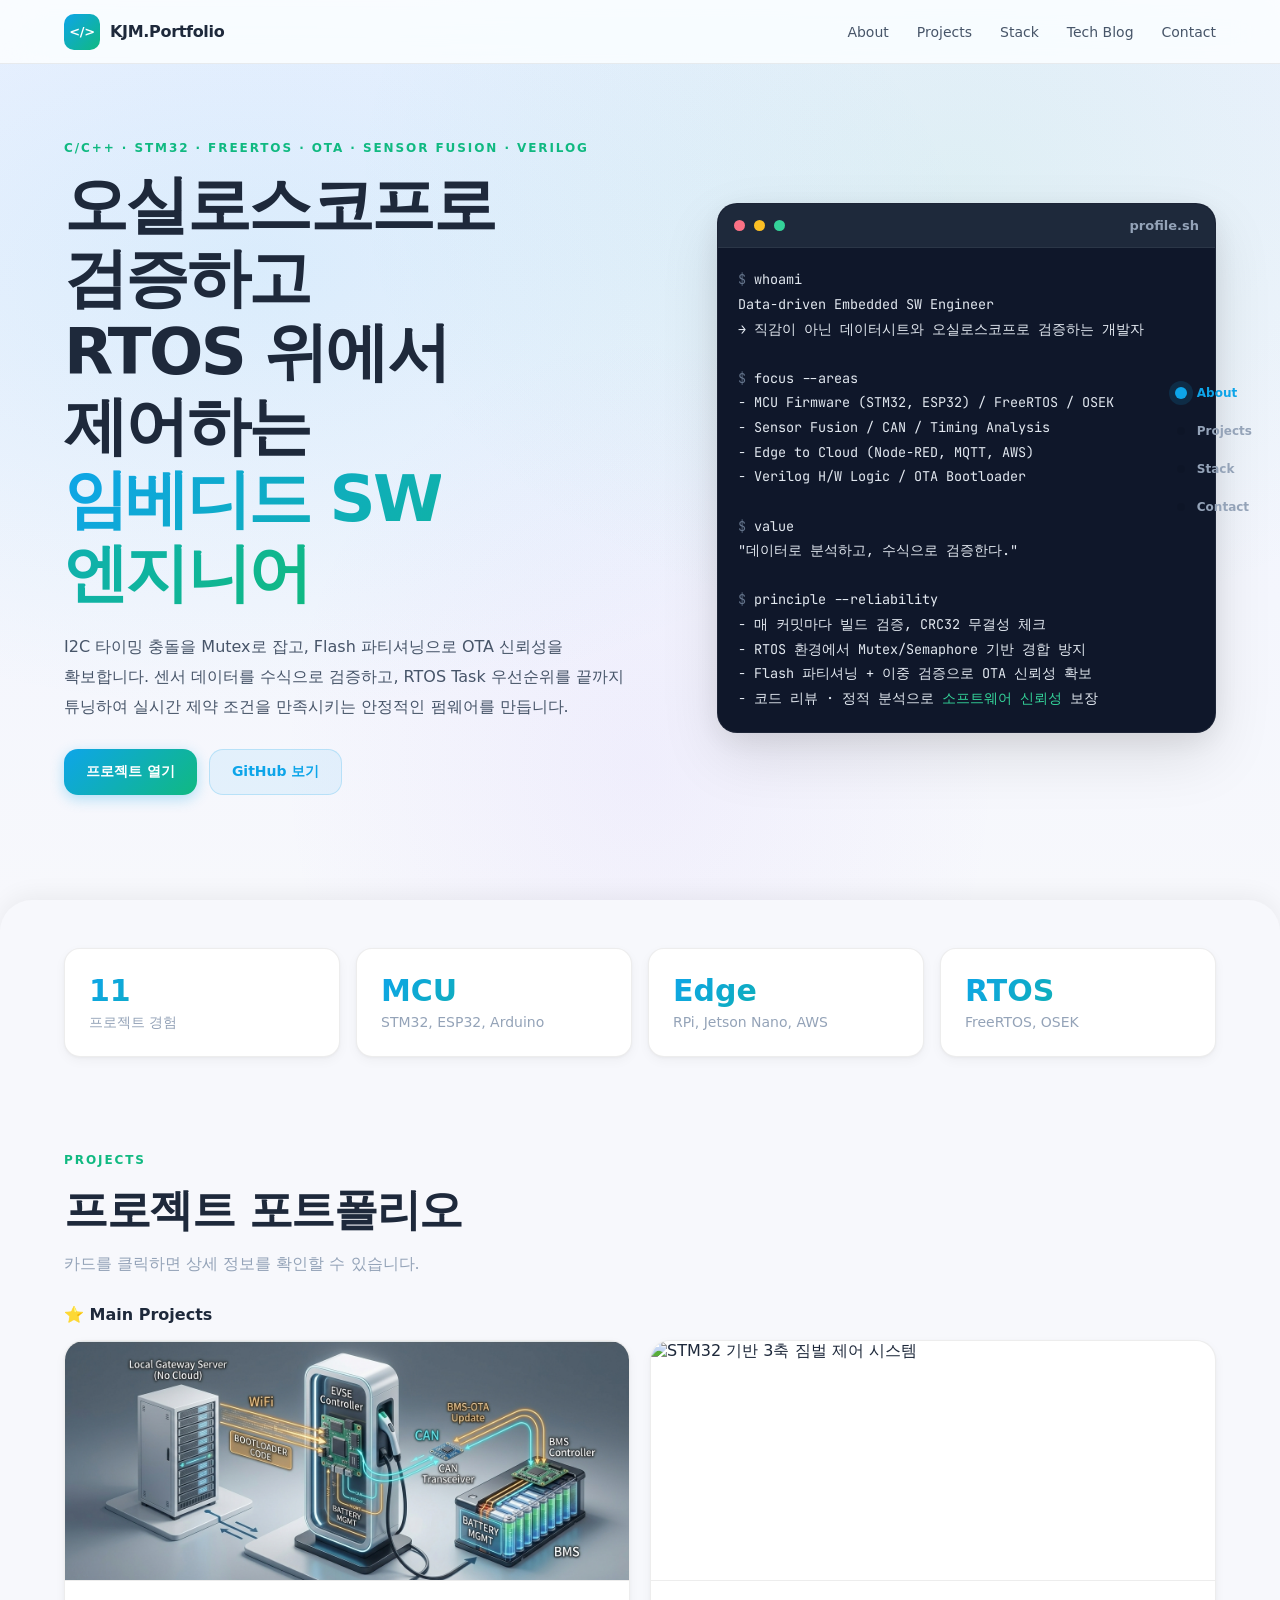
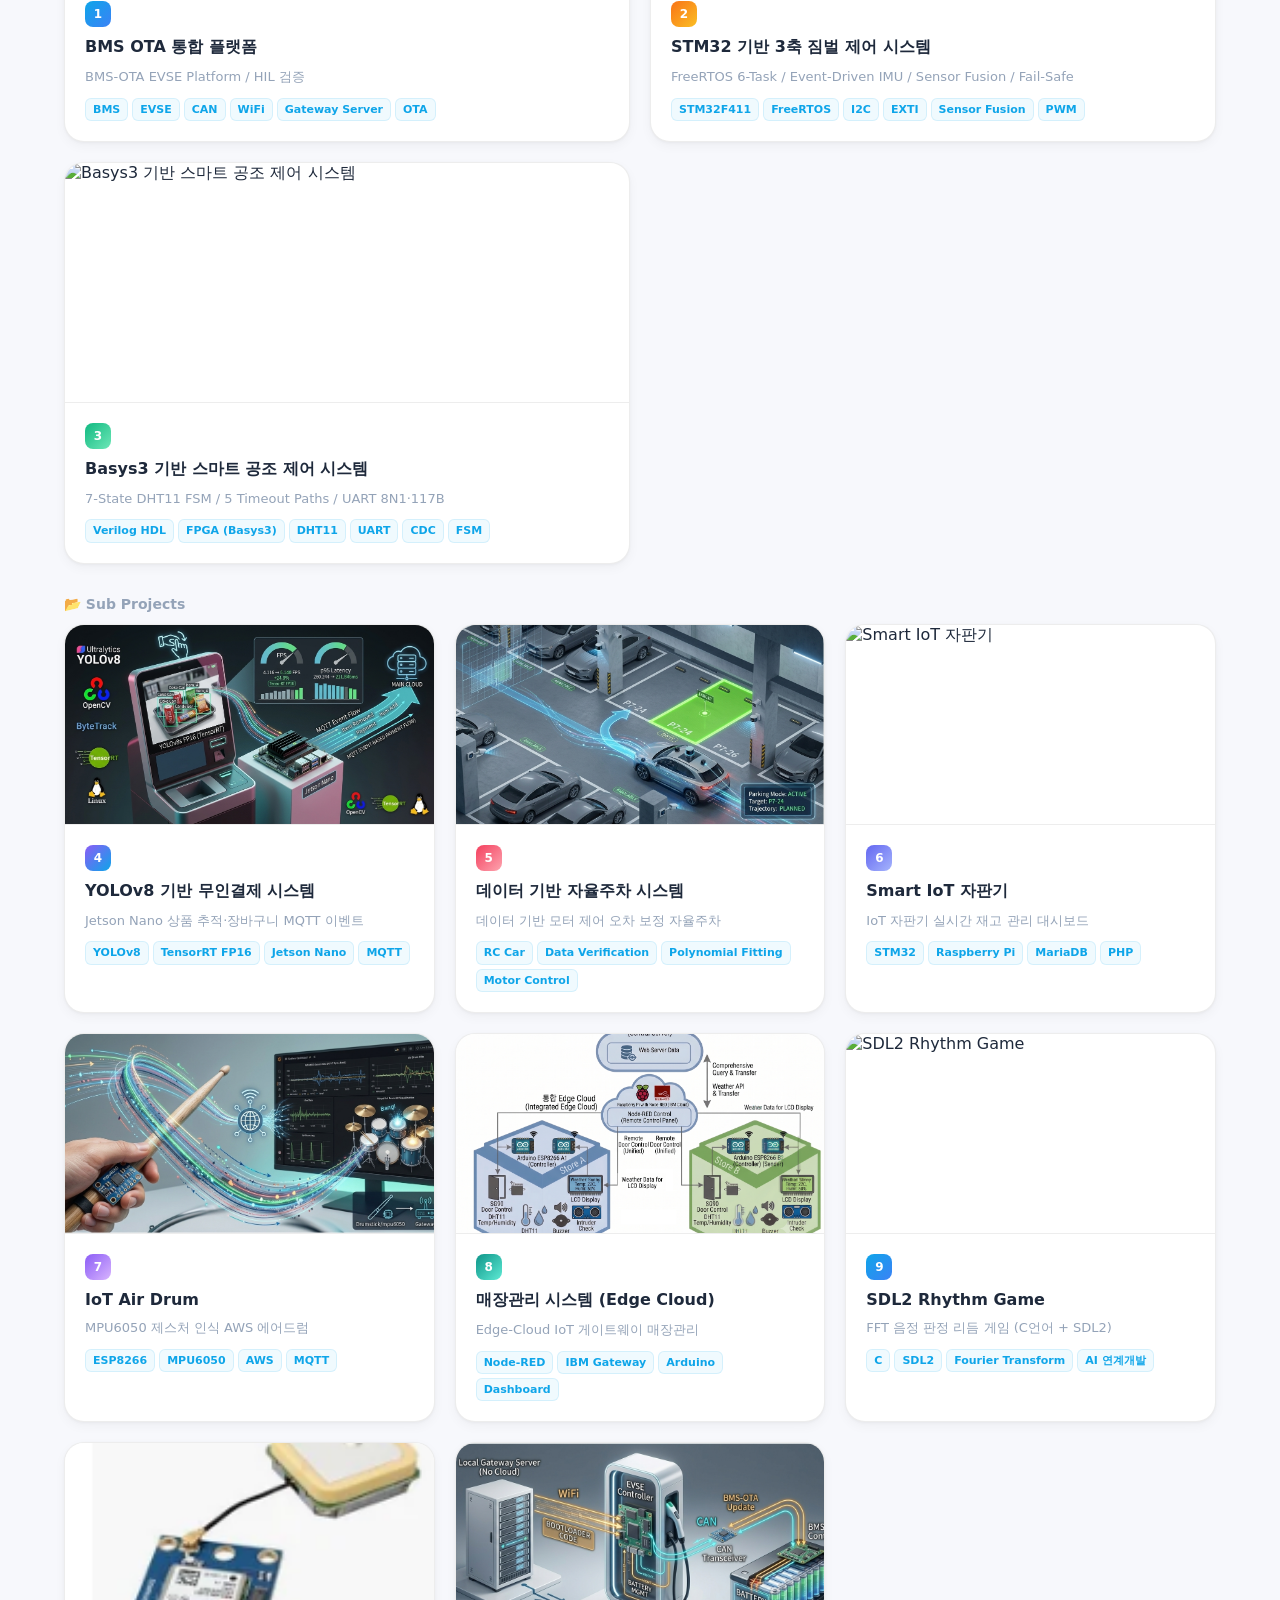
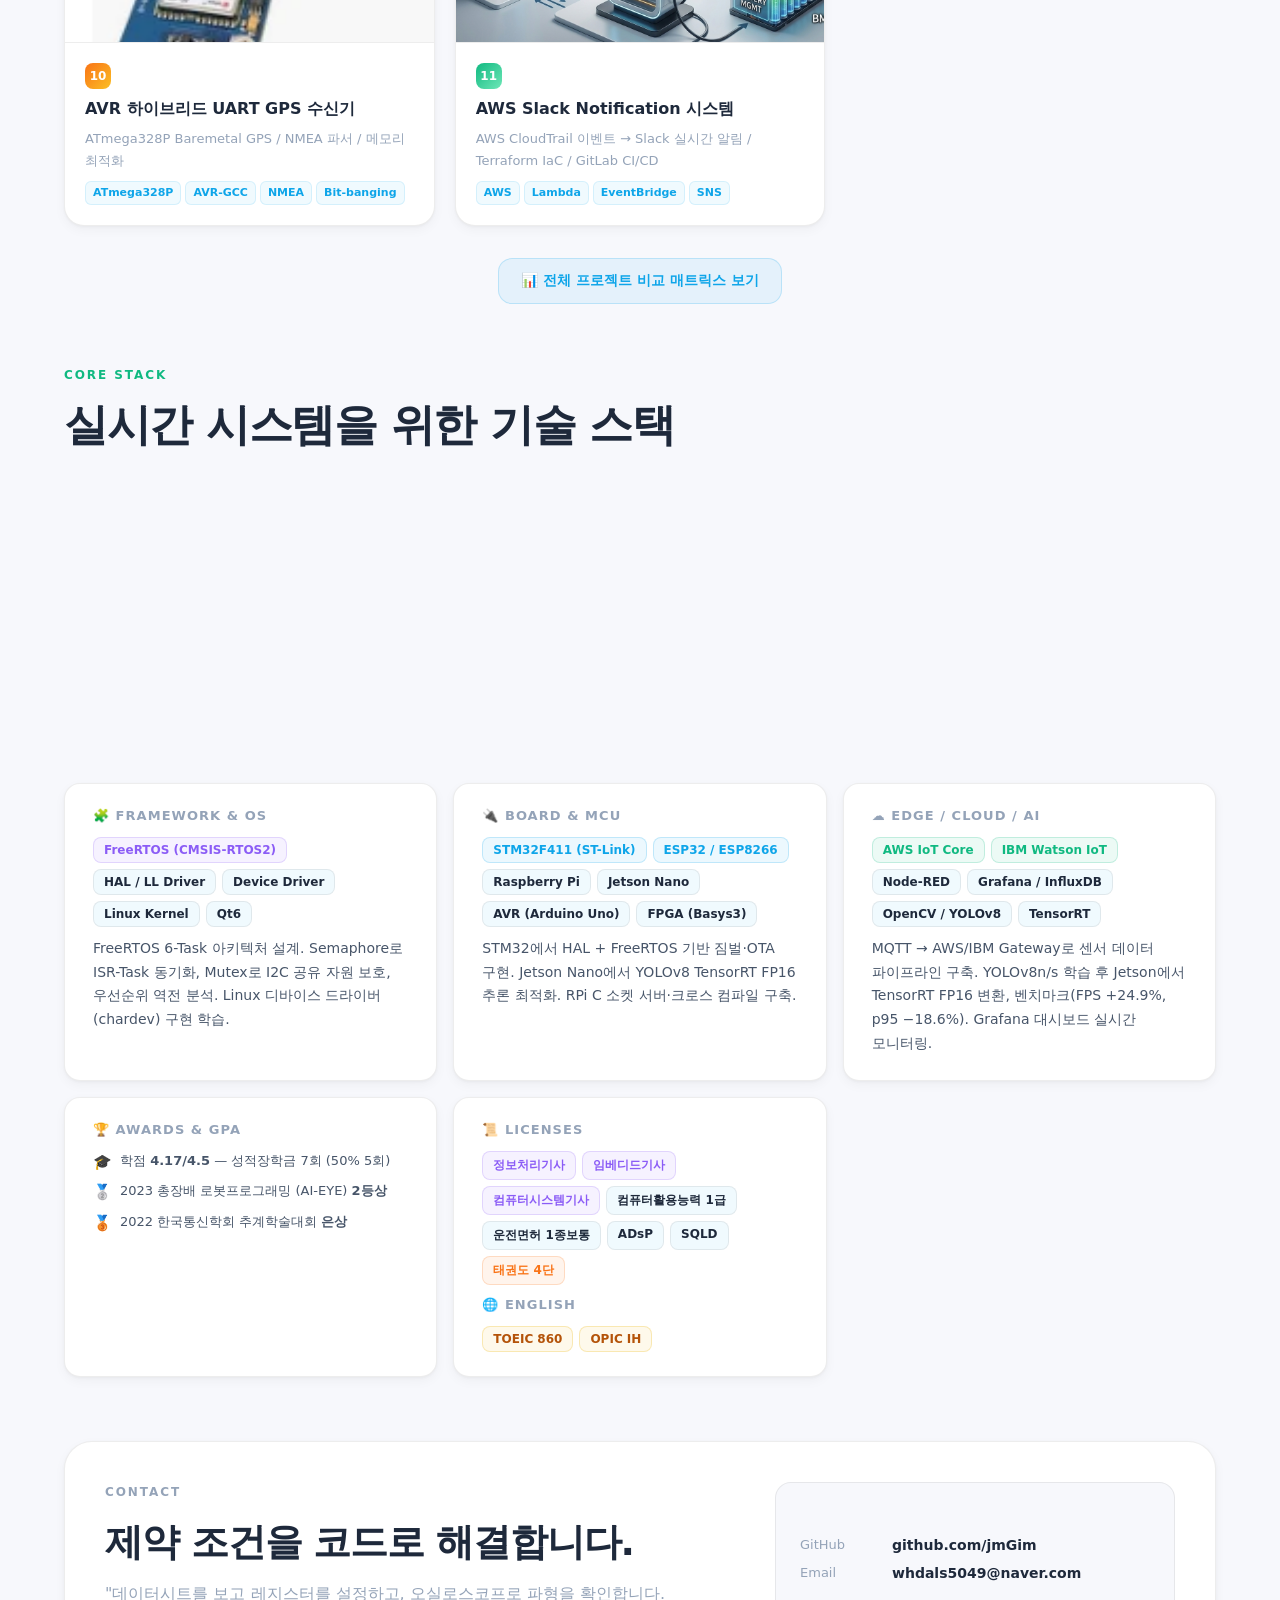
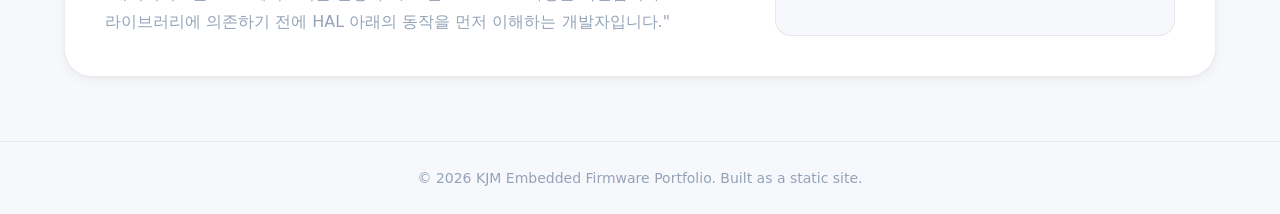
==== commit 95b43e9c: "<Add> AWS_Slack_Notification" ====
--- a/index.html
+++ b/index.html
@@ -1999,12 +1999,112 @@
         links: [
           ["GitHub", "https://github.com/jmGim/platformIO_AVR/tree/main/Uno_Register_Test/src"]
         ]
+      },
+      awsslack: {
+        title: "AWS Slack Notification 시스템",
+        subtitle: "EventBridge → SNS → Lambda 실시간 보안 이벤트 알림 + IaC 자동화",
+        image: "images/10. BMS_OTA_Integration_Management.png",
+        brief: "AWS CloudTrail 이벤트 → Slack 실시간 알림 / Terraform IaC / GitLab CI/CD",
+        num: 10,
+        tags: ["AWS", "Lambda", "EventBridge", "SNS", "Terraform", "GitLab CI/CD", "Node.js"],
+        period: "2023.04 ~ 2023.06",
+        target: "DevOps / Cloud 엔지니어 (AWS 인프라 모니터링 도메인)",
+        hw: "AWS (EventBridge, SNS, Lambda Node.js 22.x), Terraform 1.5+, GitLab CI",
+        summary: "AWS 콘솔 및 리소스에서 발생하는 주요 보안·운영 이벤트(IAM, EC2, Console Login 등)를 실시간으로 감지하여 Slack 채널로 알림을 전송하는 경량 모니터링 시스템입니다. Terraform으로 인프라를 모듈화하고 GitLab CI/CD로 배포를 자동화하여 재사용성과 운영 효율성을 확보했습니다. SNS와 Lambda를 공통 구조로 활용하여 비용을 약 12% 절감했습니다.",
+        role: [
+          "EventBridge Rule 설계 — IAM, EC2, Sign-in 이벤트 패턴 필터링 (불필요 알림 최소화)",
+          "Lambda(Node.js 22.x) 알림 로직 구현 — 이벤트 파싱, 색상 규칙 분기, Slack Block Kit 메시지 구성",
+          "Terraform 3-모듈(eventbridge/sns/lambda) IaC 설계 및 dev/prod 환경 분리",
+          "GitLab CI/CD 파이프라인 4단계(validate→plan→deploy→cleanup) 구성 및 secret 관리",
+          "SNS 공통화로 중복 리소스 제거 → 비용 약 12% 절감 달성"
+        ],
+        architecture: [
+          "CloudTrail API 호출 → EventBridge (이벤트 패턴 필터링)",
+          "EventBridge → SNS Topic (팬아웃) → Lambda 트리거",
+          "Lambda(Node.js) — 이벤트 파싱 + 색상 분기 + Slack Webhook POST",
+          "Terraform modules: eventbridge / sns / lambda (env별 독립 state)"
+        ],
+        detailSections: [
+          {
+            heading: "🏗️ 3.1 EventBridge 이벤트 감지 및 필터링",
+            desc: "CloudTrail에서 발생하는 수백 가지 이벤트 중 보안·운영상 의미 있는 이벤트만 선별하여 SNS로 전달합니다. 불필요한 Lambda 실행을 사전에 차단하여 비용과 노이즈를 최소화했습니다.",
+            bullets: [
+              "<strong>IAM</strong>: AttachUserPolicy, CreateUser, DeleteUser, CreateAccessKey, ChangePassword, Detach*Policy",
+              "<strong>EC2</strong>: RunInstances, StartInstances, StopInstances, TerminateInstances, Security Group 인바운드/아웃바운드 규칙 변경",
+              "<strong>Sign-in</strong>: ConsoleLogin (Root 및 IAM 사용자 콘솔 접속 감지)"
+            ],
+            code: `// EventBridge Rule 이벤트 패턴 예시 (Terraform HCL)
+event_pattern = jsonencode({
+  source      = ["aws.iam", "aws.ec2", "aws.signin"]
+  detail-type = ["AWS API Call via CloudTrail", "AWS Console Sign In via CloudTrail"]
+  detail = {
+    eventName = [
+      { prefix = "Attach" }, { prefix = "Detach" },
+      "CreateUser", "DeleteUser", "CreateAccessKey",
+      "RunInstances", "StopInstances", "TerminateInstances",
+      "ConsoleLogin"
+    ]
+  }
+})`
+          },
+          {
+            heading: "⚙️ 3.2 Lambda 알림 로직 — 색상 우선순위 분기",
+            desc: "Lambda 함수(app.js)는 SNS 이벤트에서 CloudTrail detail을 추출하고, 이벤트 유형에 따라 Slack 메시지의 색상과 형태를 결정합니다. Root 계정 활동을 최우선으로 탐지합니다.",
+            bullets: [
+              "<strong>Root 사용자</strong> → Black (#000000): 최고 권한 계정 활동 최우선 감지",
+              "<strong>IAM Delete/Detach/Revoke</strong> → Red (#ff000f): 위험 권한 변경",
+              "<strong>IAM Create/Attach</strong> → Green (#00ff0f): 일반 권한 변경",
+              "<strong>ConsoleLogin</strong> → Blue (#0000ff): 로그인 이벤트",
+              "<strong>EC2 Stop/Terminate</strong> → Red: 위험 상태 변경 | <strong>그 외</strong> → Magenta"
+            ],
+            code: `// Lambda app.js — 색상 분기 및 Slack 메시지 구성 (Node.js)
+exports.handler = async (event) => {
+  const snsMsg  = JSON.parse(event.Records[0].Sns.Message);
+  const detail  = snsMsg.detail;
+  const evtName = detail.eventName;
+  const user    = detail.userIdentity;
+
+  // 색상 우선순위 결정
+  let color = '#ff00ff'; // default: magenta
+  if (user.type === 'Root')                        color = '#000000';
+  else if (/Delete|Detach|Revoke/.test(evtName))  color = '#ff000f';
+  else if (/Create|Attach/.test(evtName))         color = '#00ff0f';
+  else if (evtName === 'ConsoleLogin')             color = '#0000ff';
+  else if (/Stop|Terminate/.test(evtName))        color = '#ff000f';
+
+  const payload = {
+    attachments: [{
+      color,
+      fallback: evtName,
+      fields: [
+        { title: 'Event',  value: evtName,              short: true },
+        { title: 'User',   value: user.userName || user.type, short: true },
+        { title: 'Region', value: snsMsg.region,        short: true },
+        { title: 'Source IP', value: detail.sourceIPAddress, short: true }
+      ],
+      actions: [{ type:'button', text:'CloudTrail 보기', url: cloudTrailUrl(detail) }]
+    }]
+  };
+  await postToSlack(payload);
+};`
+          }
+        ],
+        troubleshooting: [
+          "[설계] 이벤트별 개별 Lambda 대신 SNS 공통 구독 구조 채택 → Lambda 함수 수 절감 및 비용 약 12% 감소",
+          "[보안] Webhook URL/AWS 자격증명을 GitLab CI Variables(masked/protected)로만 관리 — 코드 노출 원천 차단",
+          "[운영] resource_group으로 동시 apply 충돌 방지, 환경별 독립 state로 dev/prod 격리",
+          "[자동화] rules: changes 조건으로 변경된 환경의 job만 실행 → 불필요한 plan/apply 방지"
+        ],
+        capabilitySummary: "AWS 보안 이벤트 모니터링부터 IaC 모듈화, CI/CD 파이프라인 자동화까지 <strong>전체 DevOps 사이클을 단독으로 설계·구현</strong>했습니다. EventBridge → SNS → Lambda의 서버리스 아키텍처를 활용해 <strong>비용 효율적이고 운영 안정적인 실시간 알림 시스템</strong>을 구축할 수 있습니다.",
+        links: [
+          ["GitLab", "https://gitlab.com/whdals5049/slack_notification_for_aws"]
+        ]
       }
     };
 
     /* ===== Main / Sub 프로젝트 분리 ===== */
     const mainProjects = ['bmsota', 'gimbal', 'verilog'];
-    const subProjects  = ['yolo', 'parking', 'vending', 'airdrum', 'store', 'rhythm', 'gps'];
+    const subProjects  = ['yolo', 'parking', 'vending', 'airdrum', 'store', 'rhythm', 'gps', 'awsslack'];
     // 'cctv' — 비공개 처리
     const projectOrder = [...mainProjects, ...subProjects];
 
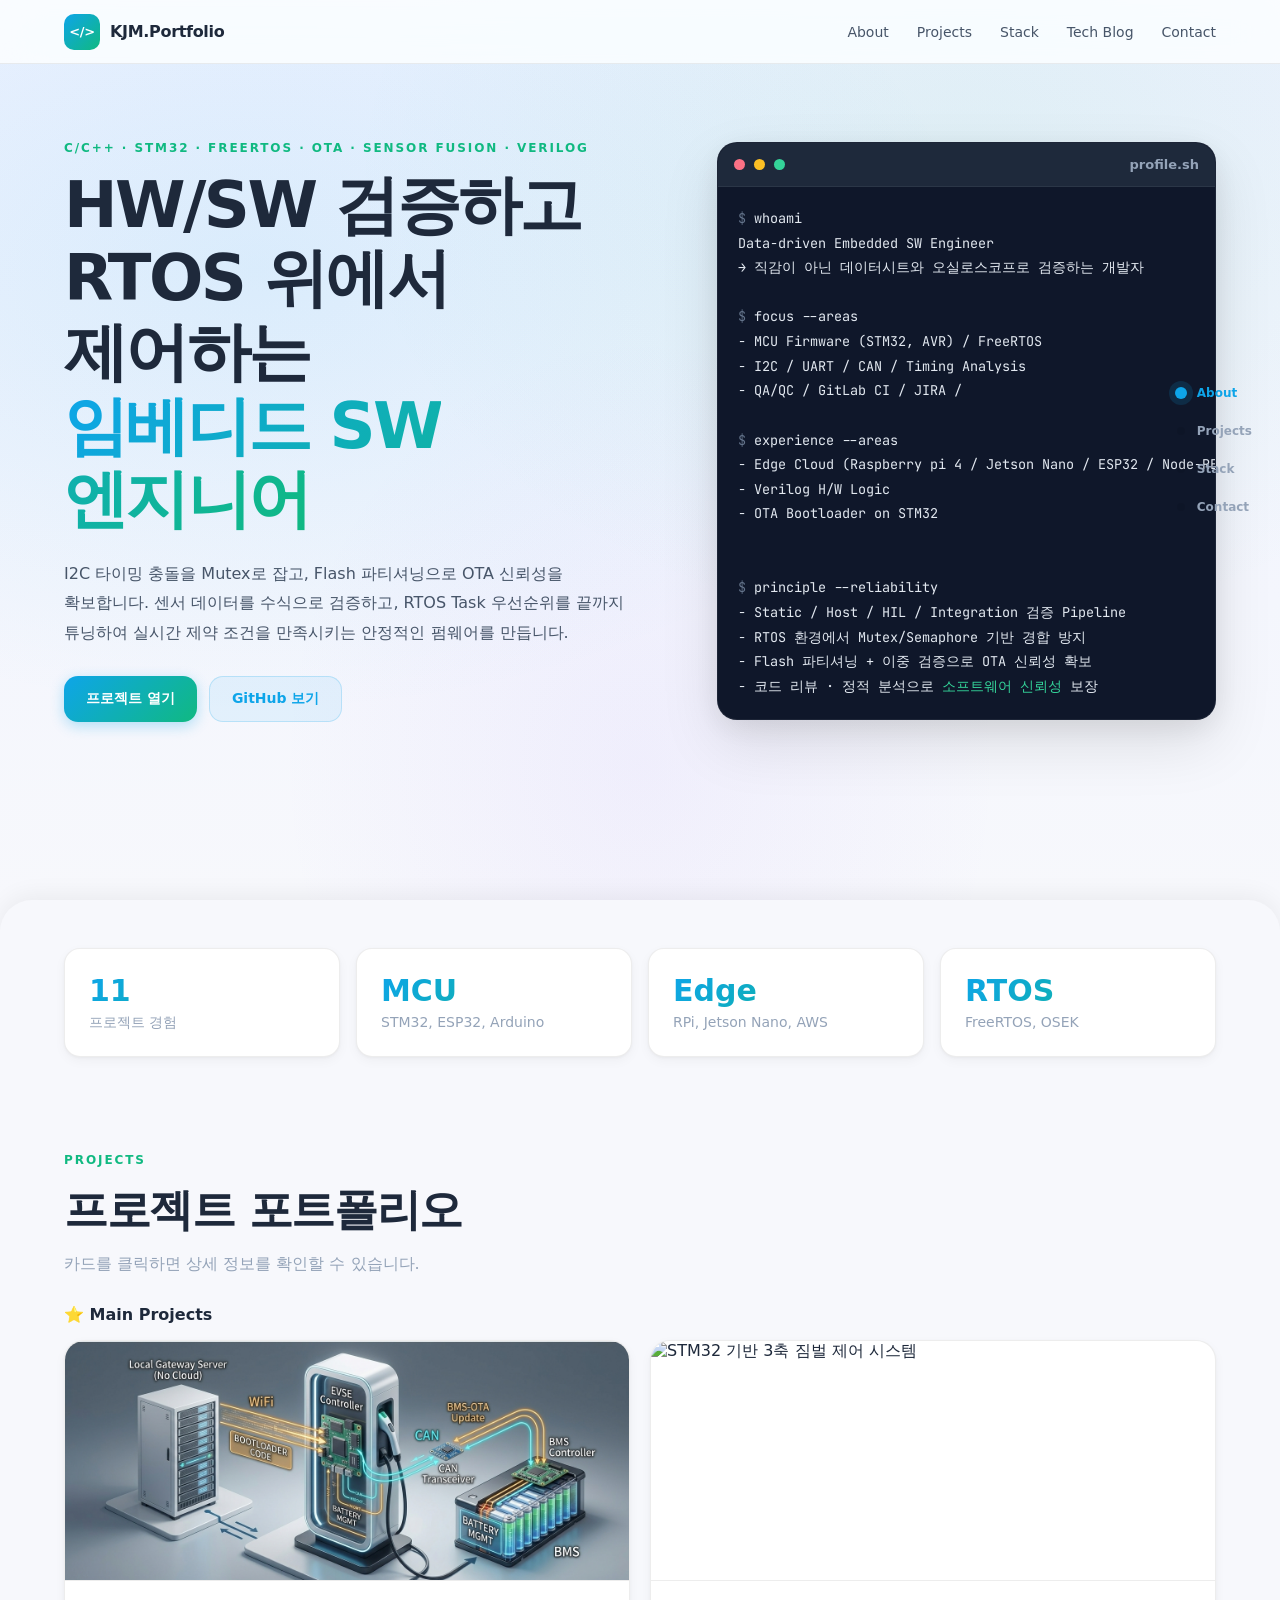
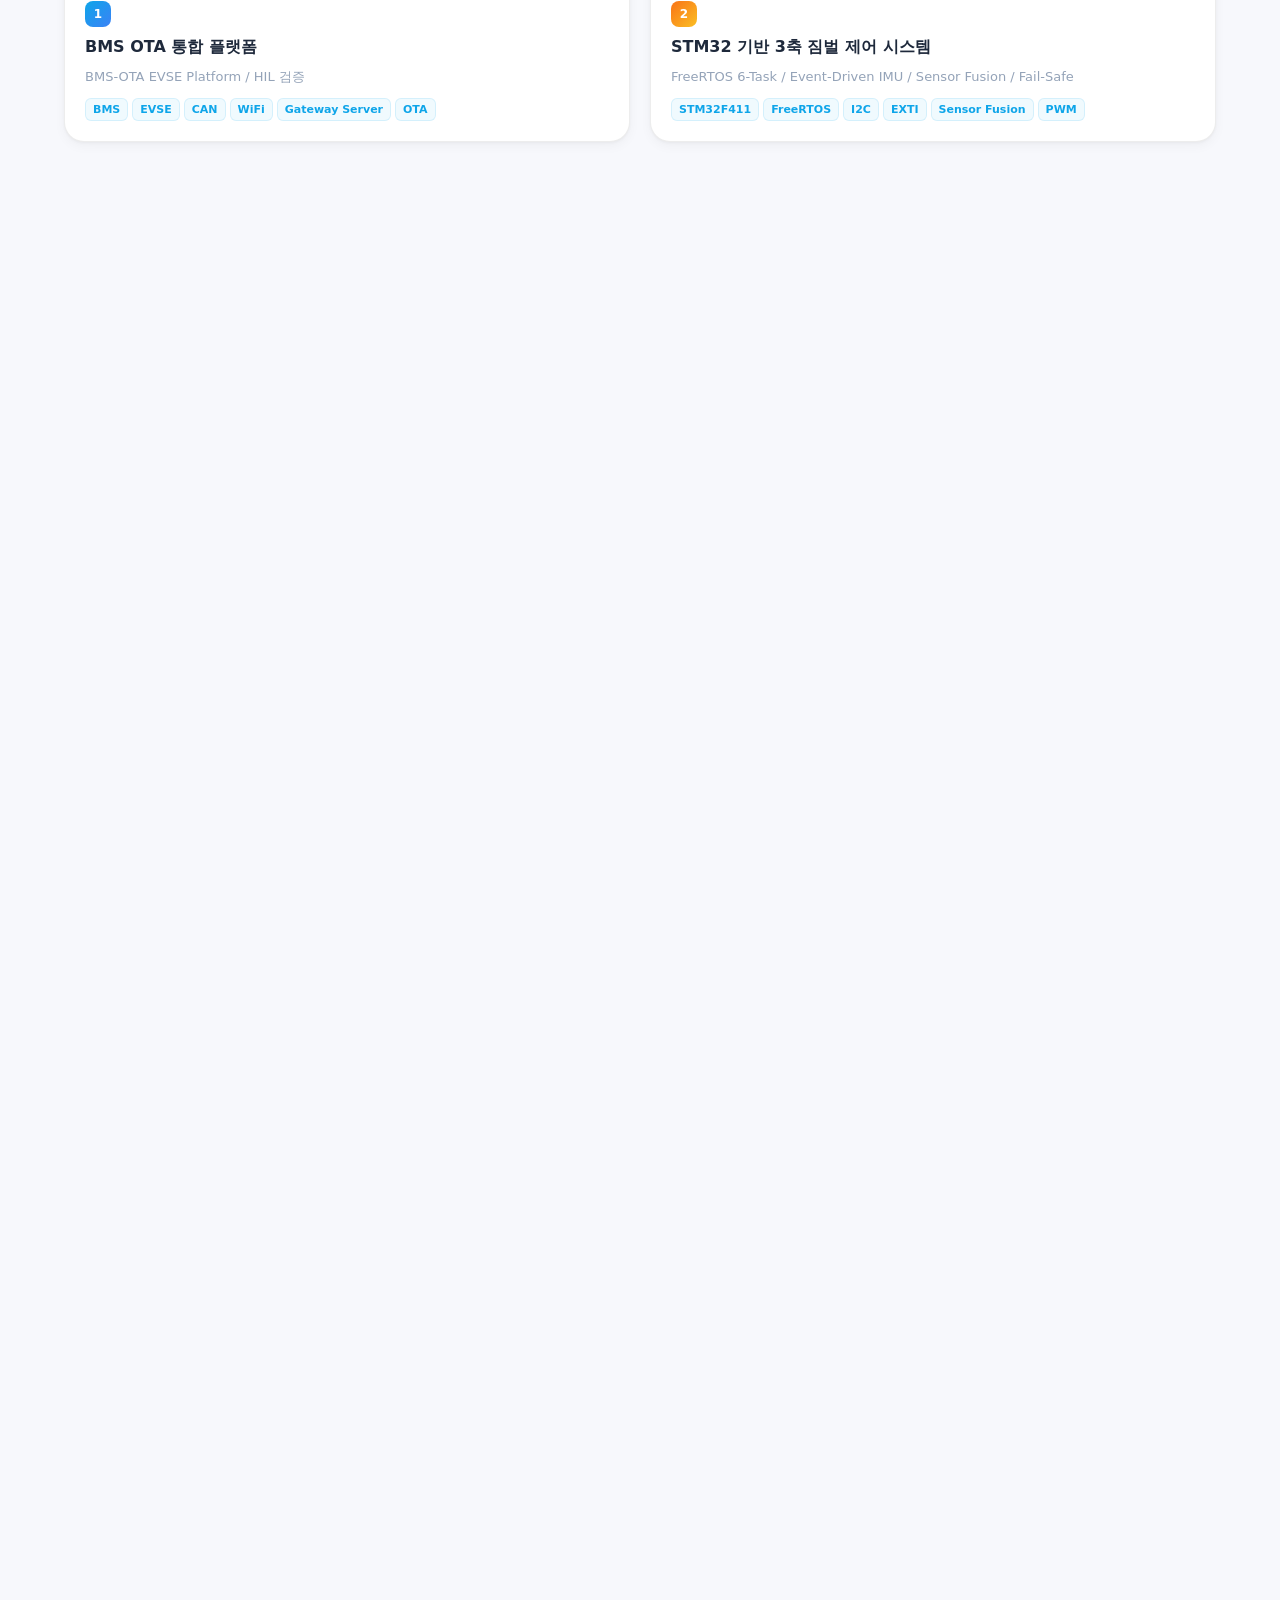
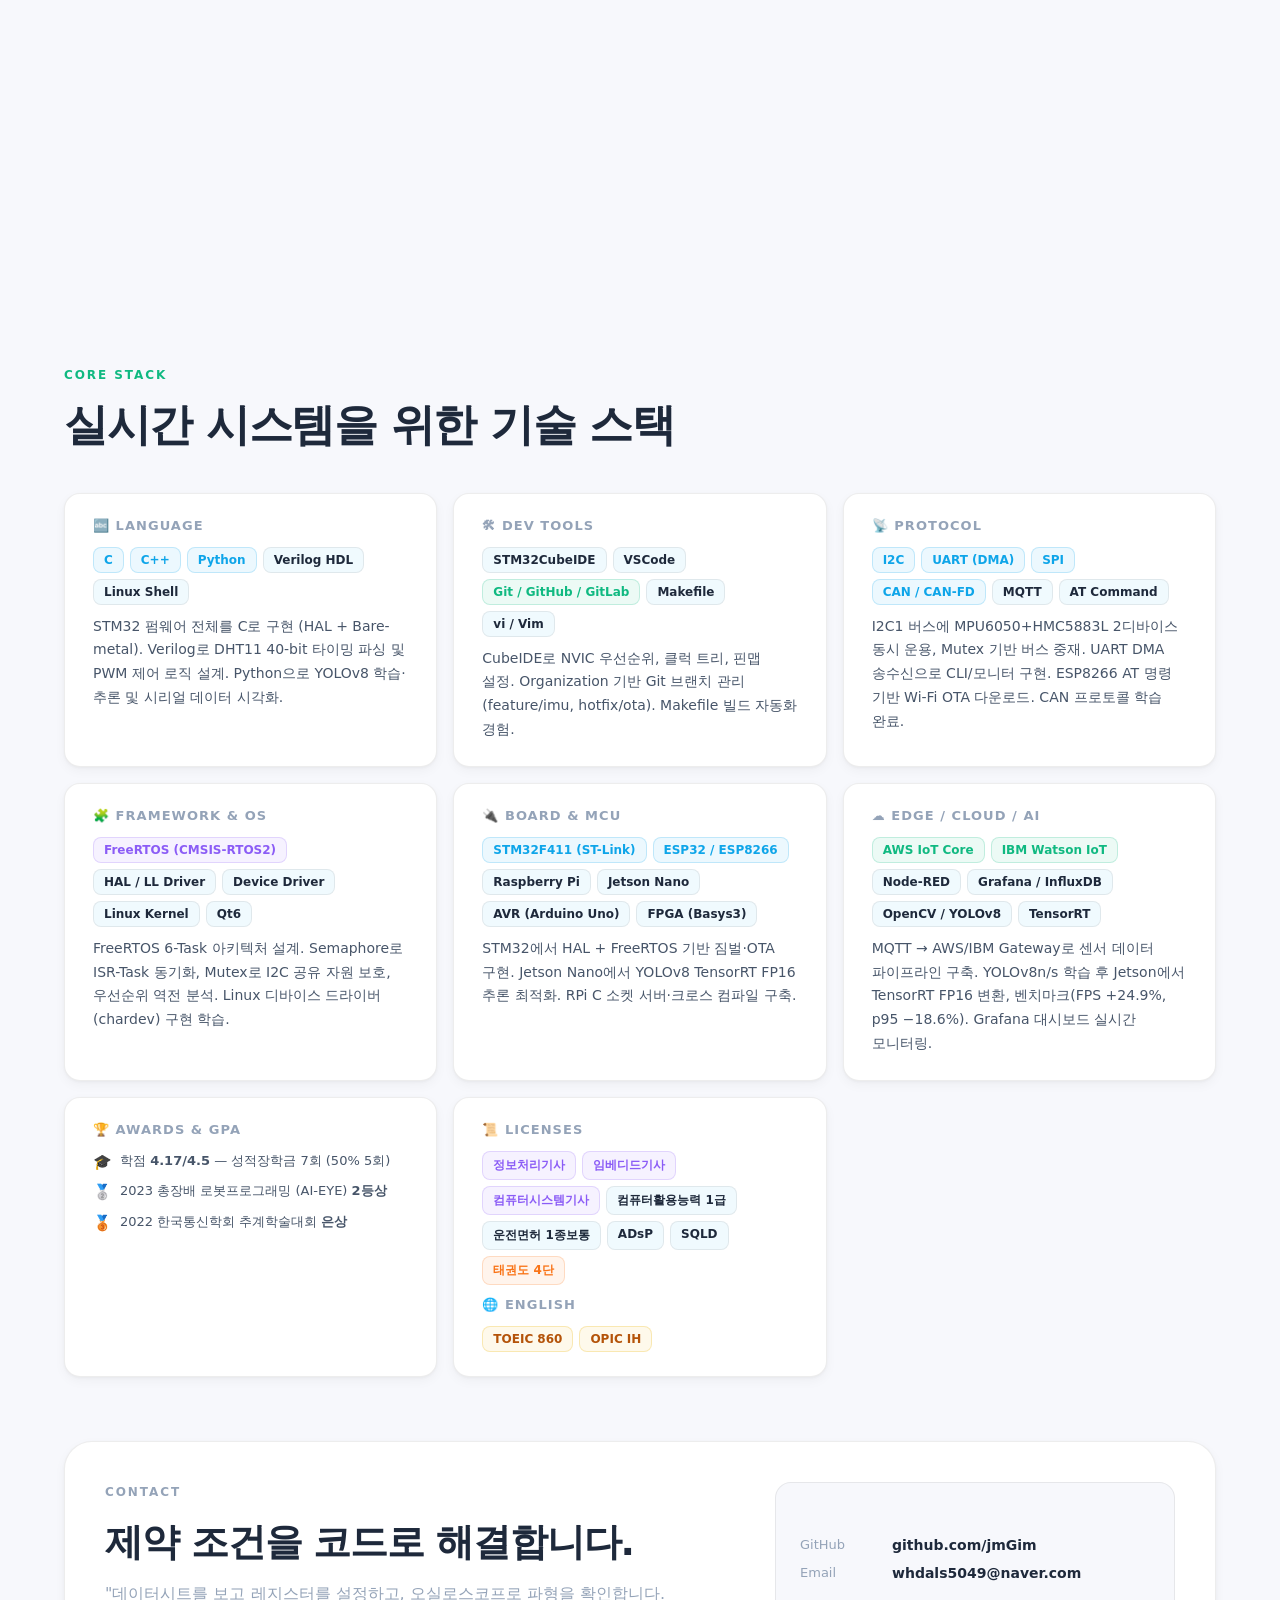
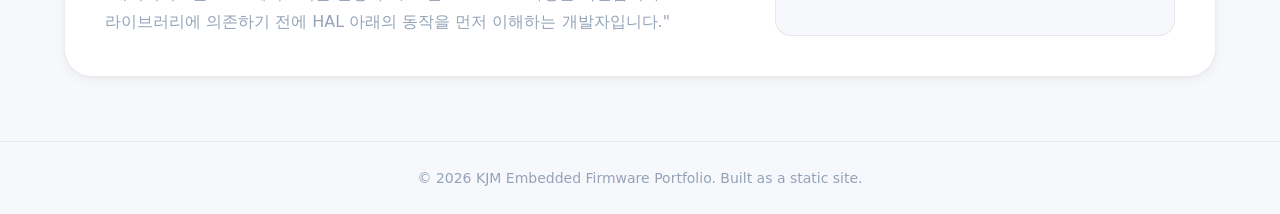
==== commit 09ca32d5: "<fix> Date Adjustment" ====
--- a/index.html
+++ b/index.html
@@ -494,12 +494,19 @@
     .project-grid--main {
       grid-template-columns: repeat(2, 1fr);
     }
-    .project-grid--main .project-card-img { height: 240px }
+
+    .project-grid--main .project-card-img {
+      height: 240px
+    }
+
     .project-card--main {
-      border: 2px solid rgba(14,165,233,.25);
-      box-shadow: 0 2px 16px rgba(14,165,233,.06);
-    }
-    .project-card--main:hover { border-color: var(--cyan) }
+      border: 2px solid rgba(14, 165, 233, .25);
+      box-shadow: 0 2px 16px rgba(14, 165, 233, .06);
+    }
+
+    .project-card--main:hover {
+      border-color: var(--cyan)
+    }
 
     /* Sub Projects — 3열, 작은 카드 */
     .project-grid--sub {
@@ -1076,8 +1083,13 @@
         grid-template-columns: repeat(2, 1fr)
       }
 
-      .project-grid--main { grid-template-columns: 1fr }
-      .project-grid--sub  { grid-template-columns: repeat(2, 1fr) }
+      .project-grid--main {
+        grid-template-columns: 1fr
+      }
+
+      .project-grid--sub {
+        grid-template-columns: repeat(2, 1fr)
+      }
 
       .contact-wrap {
         grid-template-columns: 1fr
@@ -1101,7 +1113,9 @@
         grid-template-columns: repeat(2, 1fr)
       }
 
-      .project-grid--sub { grid-template-columns: 1fr }
+      .project-grid--sub {
+        grid-template-columns: 1fr
+      }
 
       .sidebar-toc {
         right: 12px;
@@ -1177,7 +1191,7 @@
     <div class="hero" id="hero-inner">
       <div class="hero-copy">
         <p class="eyebrow">C/C++ · STM32 · FreeRTOS · OTA · Sensor Fusion · Verilog</p>
-        <h1>오실로스코프로 검증하고<br>RTOS 위에서 제어하는<br><span>임베디드 SW 엔지니어</span></h1>
+        <h1>HW/SW 검증하고<br>RTOS 위에서 제어하는<br><span>임베디드 SW 엔지니어</span></h1>
         <p class="lead">
           I2C 타이밍 충돌을 Mutex로 잡고, Flash 파티셔닝으로 OTA 신뢰성을 확보합니다.
           센서 데이터를 수식으로 검증하고, RTOS Task 우선순위를 끝까지 튜닝하여
@@ -1195,16 +1209,18 @@
 → 직감이 아닌 데이터시트와 오실로스코프로 검증하는 개발자
 
 <span class="t-muted">$</span> focus --areas
-- MCU Firmware (STM32, ESP32) / FreeRTOS / OSEK
-- Sensor Fusion / CAN / Timing Analysis
-- Edge to Cloud (Node-RED, MQTT, AWS)
-- Verilog H/W Logic / OTA Bootloader
-
-<span class="t-muted">$</span> value
-"데이터로 분석하고, 수식으로 검증한다."
+- MCU Firmware (STM32, AVR) / FreeRTOS 
+- I2C / UART / CAN / Timing Analysis
+- QA/QC / GitLab CI / JIRA / 
+
+<span class="t-muted">$</span> experience --areas
+- Edge Cloud (Raspberry pi 4 / Jetson Nano / ESP32 / Node-RED / MQTT / AWS)
+- Verilog H/W Logic 
+- OTA Bootloader on STM32 
+
 
 <span class="t-muted">$</span> principle --reliability
-- 매 커밋마다 빌드 검증, CRC32 무결성 체크
+- Static / Host / HIL / Integration 검증 Pipeline
 - RTOS 환경에서 Mutex/Semaphore 기반 경합 방지
 - Flash 파티셔닝 + 이중 검증으로 OTA 신뢰성 확보
 - 코드 리뷰 · 정적 분석으로 <span style="color:#34d399">소프트웨어 신뢰성</span> 보장</code></pre>
@@ -1233,15 +1249,20 @@
 
       <!-- Main Projects -->
       <div class="project-sub-heading reveal" style="max-width:1400px;margin:0 auto;padding:0 clamp(18px,5vw,72px)">
-        <h3 style="font-size:16px;font-weight:800;color:var(--text);display:flex;align-items:center;gap:8px;margin-bottom:16px">⭐ Main Projects</h3>
+        <h3
+          style="font-size:16px;font-weight:800;color:var(--text);display:flex;align-items:center;gap:8px;margin-bottom:16px">
+          ⭐ Main Projects</h3>
       </div>
       <div class="project-grid project-grid--main" id="project-grid-main">
         <!-- JS가 생성 -->
       </div>
 
       <!-- Sub Projects -->
-      <div class="project-sub-heading reveal" style="max-width:1400px;margin:32px auto 0;padding:0 clamp(18px,5vw,72px)">
-        <h3 style="font-size:14px;font-weight:700;color:var(--muted);display:flex;align-items:center;gap:6px;margin-bottom:12px">📂 Sub Projects</h3>
+      <div class="project-sub-heading reveal"
+        style="max-width:1400px;margin:32px auto 0;padding:0 clamp(18px,5vw,72px)">
+        <h3
+          style="font-size:14px;font-weight:700;color:var(--muted);display:flex;align-items:center;gap:6px;margin-bottom:12px">
+          📂 Sub Projects</h3>
       </div>
       <div class="project-grid project-grid--sub" id="project-grid-sub">
         <!-- JS가 생성 -->
@@ -1270,7 +1291,8 @@
             <span class="sk">Verilog HDL</span>
             <span class="sk">Linux Shell</span>
           </div>
-          <p class="sk-desc">STM32 펌웨어 전체를 C로 구현 (HAL + Bare-metal). Verilog로 DHT11 40-bit 타이밍 파싱 및 PWM 제어 로직 설계. Python으로 YOLOv8 학습·추론 및 시리얼 데이터 시각화.</p>
+          <p class="sk-desc">STM32 펌웨어 전체를 C로 구현 (HAL + Bare-metal). Verilog로 DHT11 40-bit 타이밍 파싱 및 PWM 제어 로직 설계.
+            Python으로 YOLOv8 학습·추론 및 시리얼 데이터 시각화.</p>
         </article>
 
         <!-- Dev Tools -->
@@ -1283,7 +1305,8 @@
             <span class="sk">Makefile</span>
             <span class="sk">vi / Vim</span>
           </div>
-          <p class="sk-desc">CubeIDE로 NVIC 우선순위, 클럭 트리, 핀맵 설정. Organization 기반 Git 브랜치 관리 (feature/imu, hotfix/ota). Makefile 빌드 자동화 경험.</p>
+          <p class="sk-desc">CubeIDE로 NVIC 우선순위, 클럭 트리, 핀맵 설정. Organization 기반 Git 브랜치 관리 (feature/imu, hotfix/ota).
+            Makefile 빌드 자동화 경험.</p>
         </article>
 
         <!-- Protocol -->
@@ -1297,7 +1320,8 @@
             <span class="sk">MQTT</span>
             <span class="sk">AT Command</span>
           </div>
-          <p class="sk-desc">I2C1 버스에 MPU6050+HMC5883L 2디바이스 동시 운용, Mutex 기반 버스 중재. UART DMA 송수신으로 CLI/모니터 구현. ESP8266 AT 명령 기반 Wi-Fi OTA 다운로드. CAN 프로토콜 학습 완료.</p>
+          <p class="sk-desc">I2C1 버스에 MPU6050+HMC5883L 2디바이스 동시 운용, Mutex 기반 버스 중재. UART DMA 송수신으로 CLI/모니터 구현. ESP8266
+            AT 명령 기반 Wi-Fi OTA 다운로드. CAN 프로토콜 학습 완료.</p>
         </article>
 
         <!-- Framework -->
@@ -1310,7 +1334,8 @@
             <span class="sk">Linux Kernel</span>
             <span class="sk">Qt6</span>
           </div>
-          <p class="sk-desc">FreeRTOS 6-Task 아키텍처 설계. Semaphore로 ISR-Task 동기화, Mutex로 I2C 공유 자원 보호, 우선순위 역전 분석. Linux 디바이스 드라이버(chardev) 구현 학습.</p>
+          <p class="sk-desc">FreeRTOS 6-Task 아키텍처 설계. Semaphore로 ISR-Task 동기화, Mutex로 I2C 공유 자원 보호, 우선순위 역전 분석. Linux
+            디바이스 드라이버(chardev) 구현 학습.</p>
         </article>
 
         <!-- Board & MCU -->
@@ -1324,7 +1349,8 @@
             <span class="sk">AVR (Arduino Uno)</span>
             <span class="sk">FPGA (Basys3)</span>
           </div>
-          <p class="sk-desc">STM32에서 HAL + FreeRTOS 기반 짐벌·OTA 구현. Jetson Nano에서 YOLOv8 TensorRT FP16 추론 최적화. RPi C 소켓 서버·크로스 컴파일 구축.</p>
+          <p class="sk-desc">STM32에서 HAL + FreeRTOS 기반 짐벌·OTA 구현. Jetson Nano에서 YOLOv8 TensorRT FP16 추론 최적화. RPi C 소켓
+            서버·크로스 컴파일 구축.</p>
         </article>
 
         <!-- Edge / Cloud / AI -->
@@ -1338,7 +1364,8 @@
             <span class="sk">OpenCV / YOLOv8</span>
             <span class="sk">TensorRT</span>
           </div>
-          <p class="sk-desc">MQTT → AWS/IBM Gateway로 센서 데이터 파이프라인 구축. YOLOv8n/s 학습 후 Jetson에서 TensorRT FP16 변환, 벤치마크(FPS +24.9%, p95 −18.6%). Grafana 대시보드 실시간 모니터링.</p>
+          <p class="sk-desc">MQTT → AWS/IBM Gateway로 센서 데이터 파이프라인 구축. YOLOv8n/s 학습 후 Jetson에서 TensorRT FP16 변환, 벤치마크(FPS
+            +24.9%, p95 −18.6%). Grafana 대시보드 실시간 모니터링.</p>
         </article>
 
         <!-- Awards -->
@@ -1503,8 +1530,10 @@
         brief: "FreeRTOS 6-Task / Event-Driven IMU / Sensor Fusion / Fail-Safe",
         num: 1,
         tags: ["STM32F411", "FreeRTOS", "I2C", "EXTI", "Sensor Fusion", "PWM", "Fail-Safe"],
-        period: "202X.XX ~ 202X.XX",
+        period: "2026.04 ~ 2026.08",
+
         target: "임베디드 SW 엔지니어 (차량 전장 및 방산 도메인)",
+
         hw: "STM32F411, MPU6050(6축 IMU), HMC5883L(3축 지자기), SG90 Servo ×3",
         summary: "MPU6050·HMC5883L의 9축 데이터를 융합해 Roll/Pitch/Yaw를 추정하고, 외부 기울기의 반대 방향으로 SG90 서보를 보상 제어하는 3축 짐벌 시스템입니다. Driver–Service–AP 계층과 FreeRTOS 6개 Task로 책임을 분리했으며, Event-Driven 센서 획득과 Fail-Safe 복구를 적용해 센서·통신 이상 시에도 제어권을 잃지 않도록 설계했습니다.",
         role: [
@@ -1683,6 +1712,7 @@
         image: "images/2.SDL2_Rhythm_game_img.png",
         brief: "FFT 음정 판정 리듬 게임 (C언어 + SDL2)",
         num: 2,
+        period: "2026.03 ~ 2026.08",
         tags: ["C", "SDL2", "Fourier Transform", "AI 연계개발"],
         summary: "C언어와 SDL2 라이브러리를 활용한 리듬 게임으로, 마이크 입력 신호를 푸리에 변환(FFT)하여 사용자의 음정을 실시간으로 판정하는 알고리즘을 적용했습니다.",
         role: [
@@ -1704,8 +1734,10 @@
         brief: "7-State DHT11 FSM / 5 Timeout Paths / UART 8N1·117B",
         num: 3,
         tags: ["Verilog HDL", "FPGA (Basys3)", "DHT11", "UART", "CDC", "FSM", "Fail-Safe"],
-        period: "202X.XX ~ 202X.XX",
+        period: "2026.03 ~ 2026.03",
+
         target: "임베디드 SW 엔지니어 (차량 전장 및 방산 도메인)",
+
         hw: "Xilinx Basys3 (Artix-7), DHT11, UART, 7-Seg FND (Motor/Rotary/RTC는 저장소 내 단계적 통합 상태)",
         summary: "100MHz Basys3에서 DHT11 Single-wire 프로토콜을 7-State FSM으로 구현하고, 2-Stage Synchronizer·Open-Drain High-Z·5개 Timeout 복귀 경로로 비동기 센서 입력을 방어했습니다. Git 커밋 비교를 통해 UART TX의 16-bit framing 및 16배 baud 오류를 8N1·9600bps로 수정했으며, 6개 필드를 snapshot한 뒤 117-byte ASCII frame으로 직렬화하는 파이프라인을 구성했습니다.",
         role: [
@@ -1826,6 +1858,7 @@
         image: "images/4.IoT_Air_Drum_img.png",
         brief: "MPU6050 제스처 인식 AWS 에어드럼",
         num: 4,
+        period: "2021.11 ~ 2021.12",
         tags: ["ESP8266", "MPU6050", "AWS", "MQTT", "Python"],
         summary: "가속도/자이로 센서가 부착된 스틱의 움직임을 분석하여 클라우드 서버(AWS)를 거쳐 드럼 사운드를 재생하는 IoT 체감형 악기입니다.",
         role: [
@@ -1950,7 +1983,7 @@
         brief: "ATmega328P Baremetal GPS / NMEA 파서 / 메모리 최적화",
         num: 9,
         tags: ["ATmega328P", "AVR-GCC", "NMEA", "Bit-banging", "GY-NEO6MV2", "PlatformIO"],
-        period: "2026.XX ~ 2026.XX",
+        period: "2026.03 ~ 2026.04",
         target: "임베디드 SW 엔지니어 (저전력/자원 제한 도메인)",
         hw: "Arduino UNO (ATmega328P), GY-NEO6MV2 (u-blox 6 GPS 모듈), MS621FE 백업 배터리",
         summary: "외부 라이브러리(TinyGPS++)의 의존도를 탈피하고, NMEA 원본 데이터를 직접 파싱하는 커스텀 펌웨어를 구축하여 2KB RAM/32KB Flash의 ATmega328P 자원을 극대화한 프로젝트입니다. 단일 하드웨어 UART의 물리적 한계를 극복하기 위해 GPS 수신(Bit-banging, PB4)과 PC 송신(HW UART, PD1)을 물리적으로 분리하는 하이브리드 통신 아키텍처를 직접 설계했습니다.",
@@ -2104,7 +2137,7 @@
 
     /* ===== Main / Sub 프로젝트 분리 ===== */
     const mainProjects = ['bmsota', 'gimbal', 'verilog'];
-    const subProjects  = ['yolo', 'parking', 'vending', 'airdrum', 'store', 'rhythm', 'gps', 'awsslack'];
+    const subProjects = ['yolo', 'parking', 'vending', 'airdrum', 'store', 'rhythm', 'gps', 'awsslack'];
     // 'cctv' — 비공개 처리
     const projectOrder = [...mainProjects, ...subProjects];
 
@@ -2261,7 +2294,7 @@
     }
 
     function escapeHtml(s) {
-      return s.replace(/&/g,'&amp;').replace(/</g,'&lt;').replace(/>/g,'&gt;');
+      return s.replace(/&/g, '&amp;').replace(/</g, '&lt;').replace(/>/g, '&gt;');
     }
 
     function renderMatrix() {
@@ -2430,4 +2463,4 @@
   </script>
 </body>
 
-</html>
+</html>
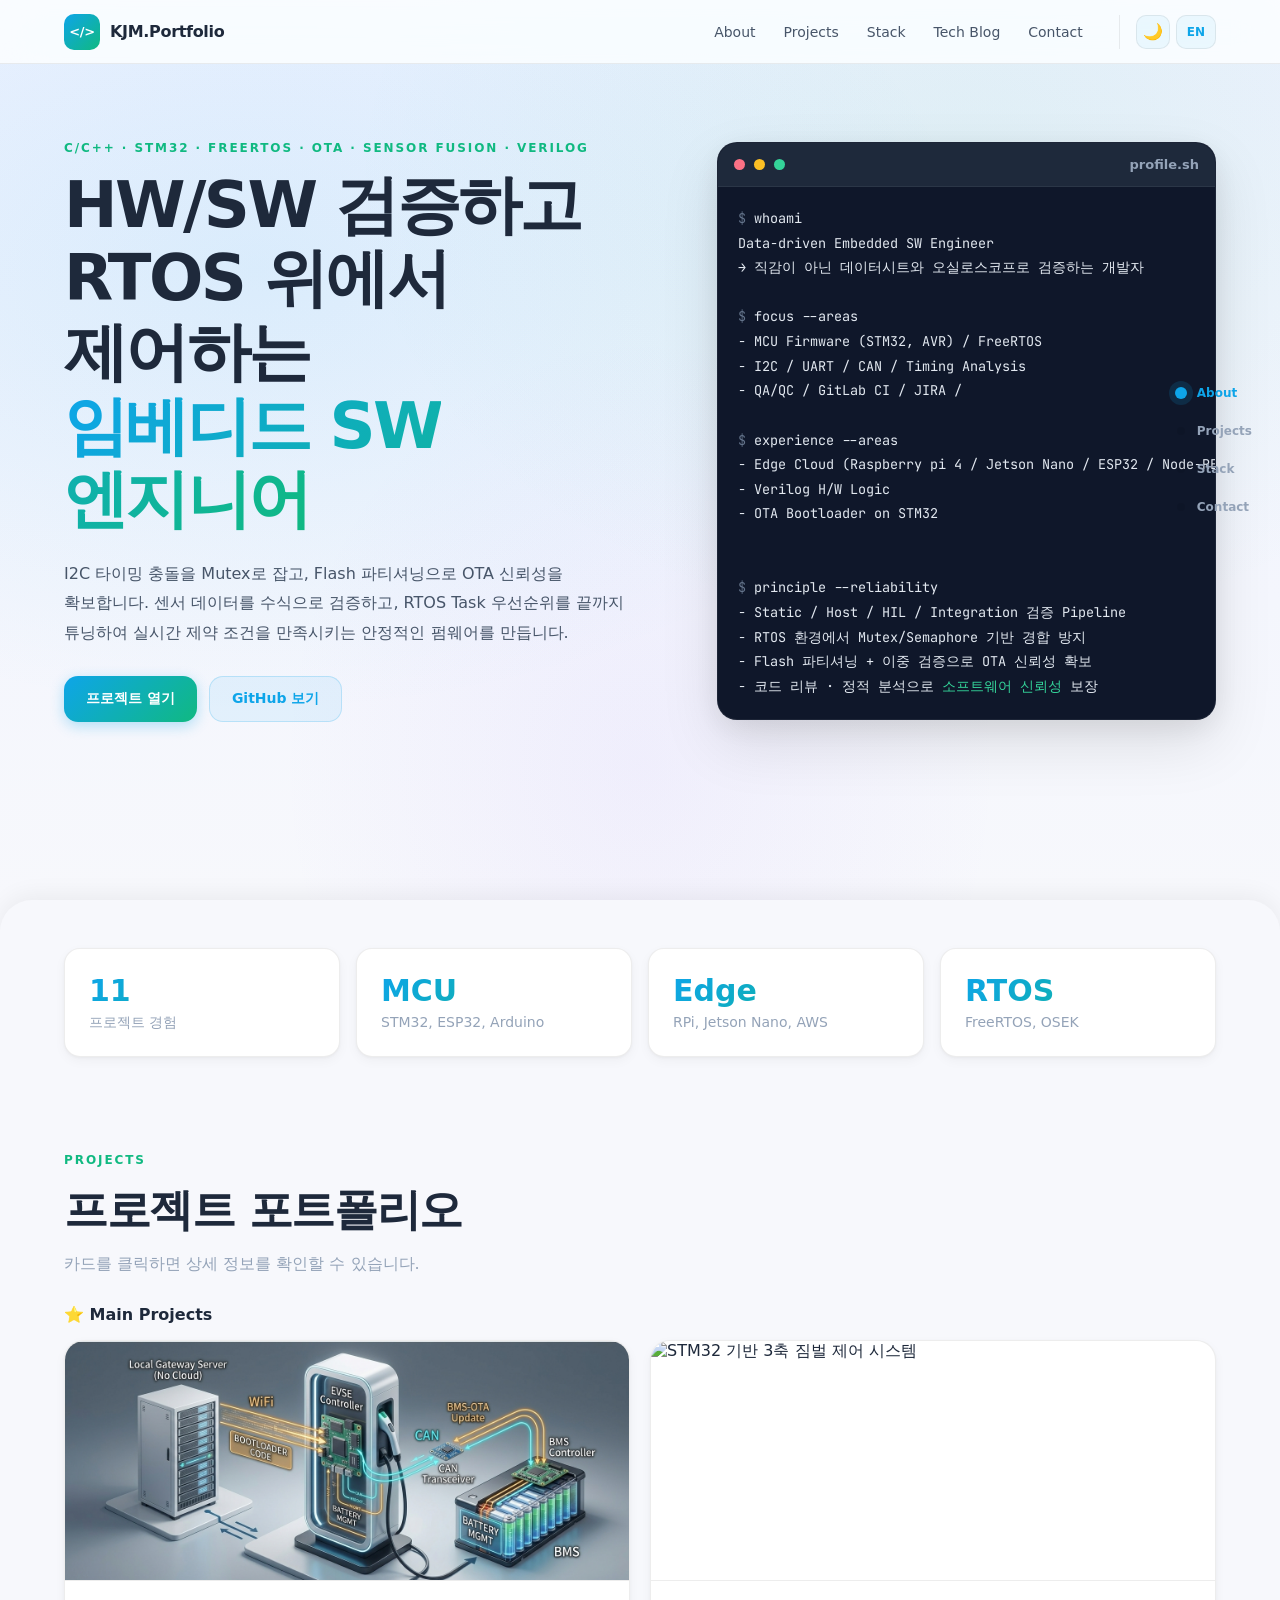
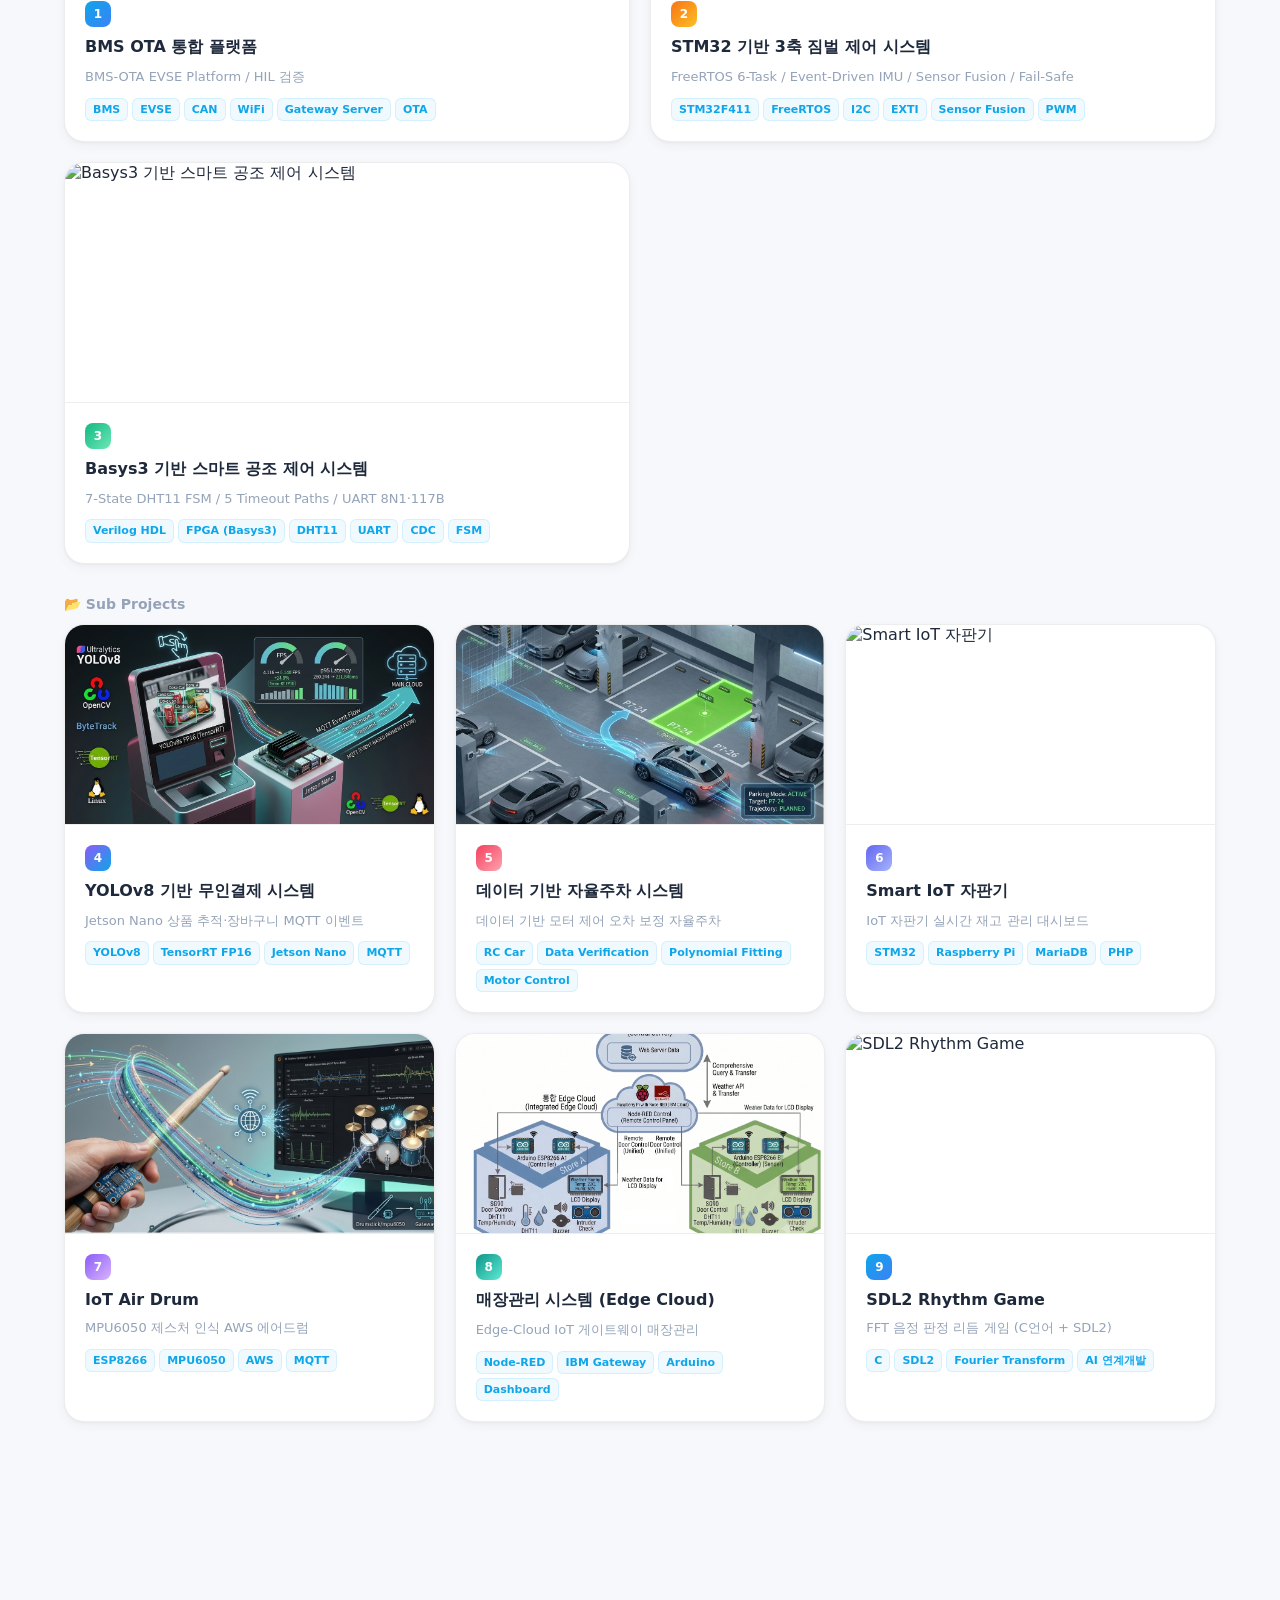
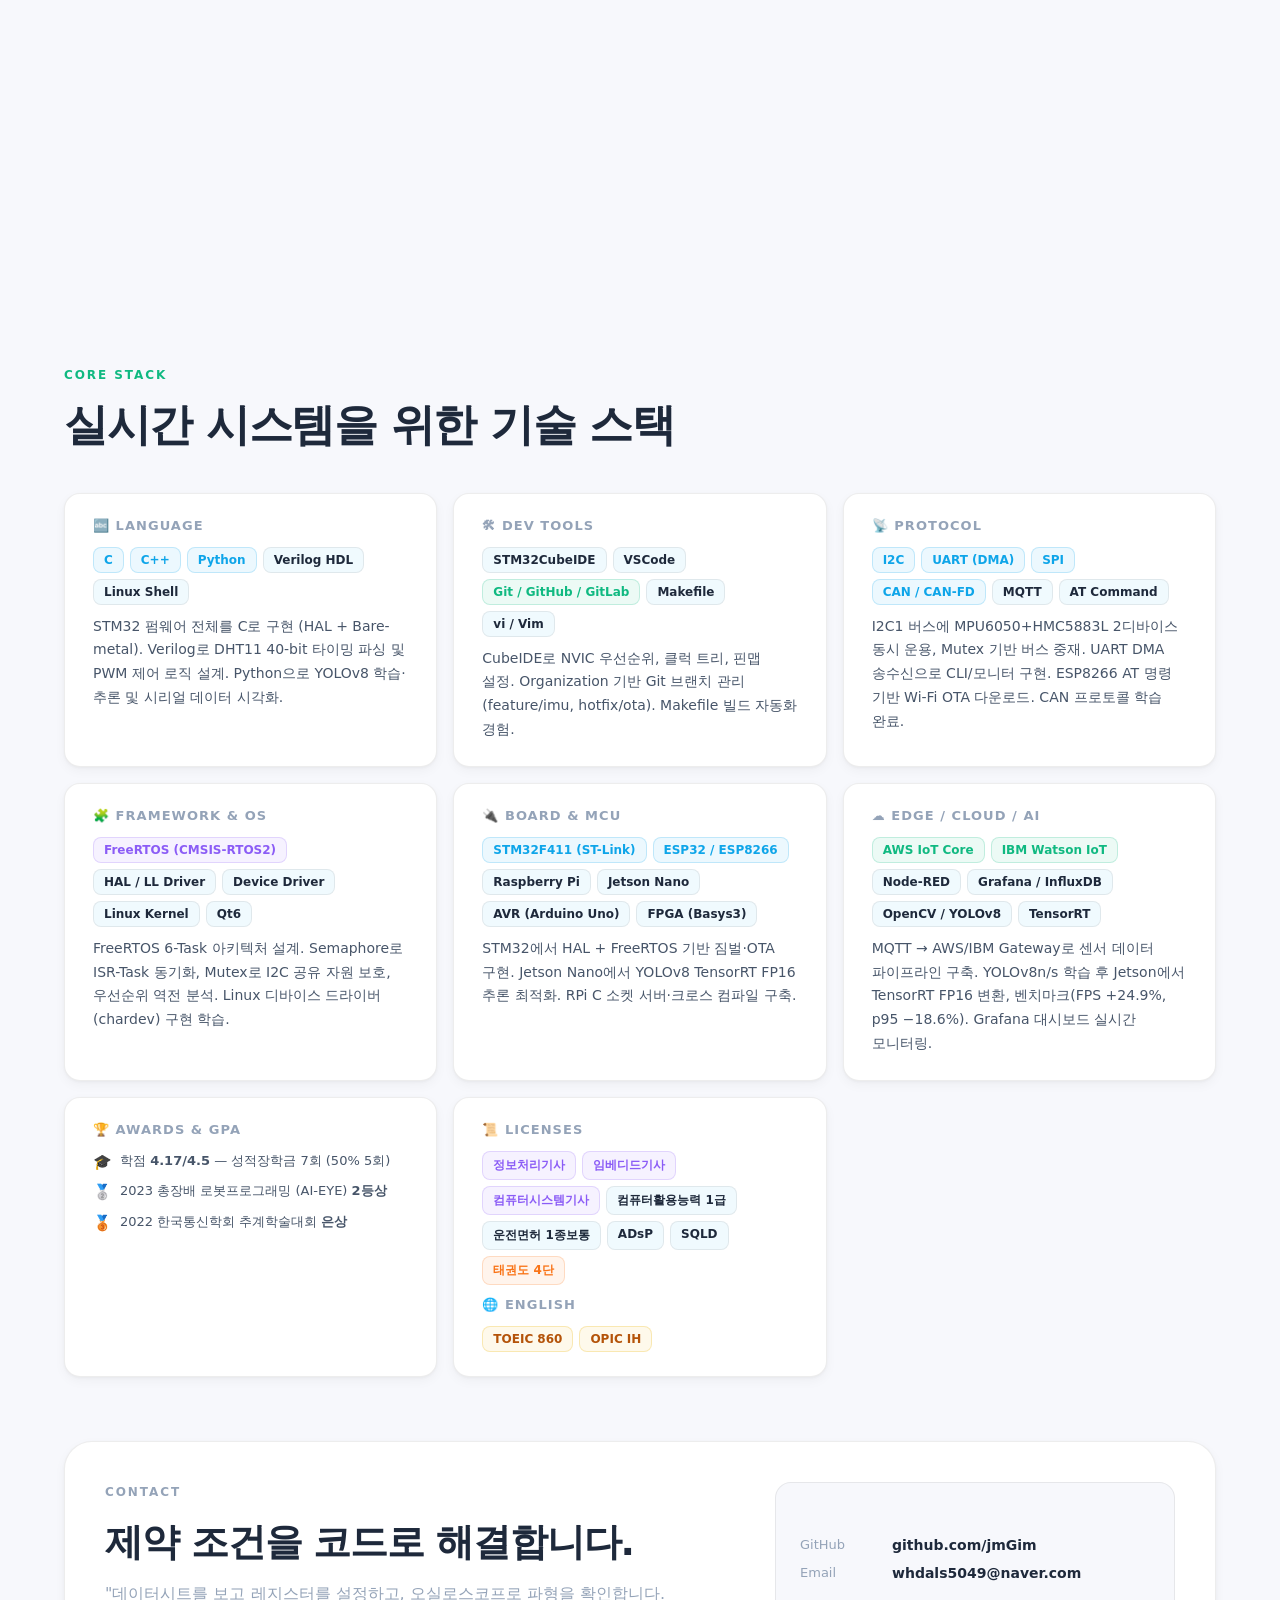
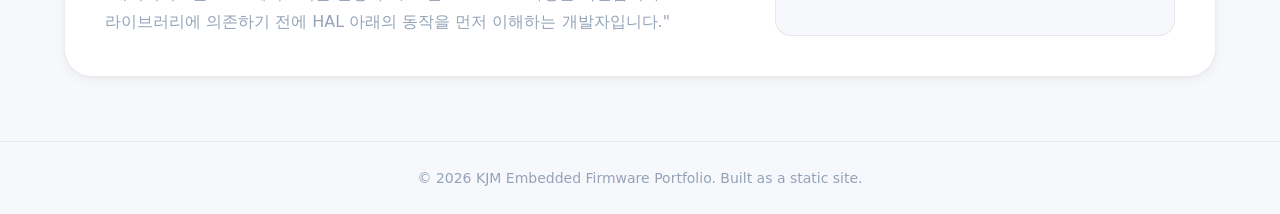
==== commit 98da6d71: "feat: update portfolio content and markup in index.html" ====
--- a/index.html
+++ b/index.html
@@ -40,6 +40,24 @@
       --r: 24px;
       --r-sm: 16px;
       font-family: "Pretendard", "Inter", "Apple SD Gothic Neo", system-ui, sans-serif;
+      --bg-code: #f1f5f9;
+    }
+
+    /* =========================================
+       DARK THEME
+    ========================================== */
+    [data-theme="dark"] {
+      --bg: #0f172a;
+      --bg-white: #1e293b;
+      --panel: rgba(30, 41, 59, 0.88);
+      --text: #e2e8f0;
+      --text-s: #94a3b8;
+      --muted: #64748b;
+      --line: rgba(255, 255, 255, 0.08);
+      --bg-code: #0f172a;
+      --sh-sm: 0 1px 3px rgba(0,0,0,.2), 0 4px 12px rgba(0,0,0,.15);
+      --sh-md: 0 4px 16px rgba(0,0,0,.25), 0 12px 40px rgba(0,0,0,.2);
+      --sh-lg: 0 8px 30px rgba(0,0,0,.35), 0 24px 60px rgba(0,0,0,.3);
     }
 
     *,
@@ -1137,6 +1155,97 @@
         box-shadow: none
       }
     }
+
+    /* =========================================
+       13. DARK MODE OVERRIDES
+    ========================================== */
+    [data-theme="dark"] .topbar {
+      background: rgba(15, 23, 42, .85);
+    }
+
+    [data-theme="dark"] .mobile-menu {
+      background: rgba(15, 23, 42, .96);
+    }
+
+    [data-theme="dark"] .hero-wrap {
+      background:
+        radial-gradient(ellipse at 20% 30%, rgba(14, 165, 233, .15), transparent 50%),
+        radial-gradient(ellipse at 75% 20%, rgba(16, 185, 129, .12), transparent 45%),
+        radial-gradient(ellipse at 50% 85%, rgba(139, 92, 246, .08), transparent 40%),
+        linear-gradient(180deg, #0f172a, #131b2e);
+    }
+
+    [data-theme="dark"] .main-content {
+      box-shadow: 0 -4px 24px rgba(0, 0, 0, .3);
+    }
+
+    [data-theme="dark"] .terminal {
+      border-color: rgba(255, 255, 255, .1);
+    }
+
+    [data-theme="dark"] .modal-overlay {
+      background: rgba(0, 0, 0, .5);
+    }
+
+    /* =========================================
+       14. TOGGLE BUTTONS (Theme / Language)
+    ========================================== */
+    .toggle-group {
+      display: flex;
+      align-items: center;
+      gap: 6px;
+      margin-left: 8px;
+      padding-left: 16px;
+      border-left: 1px solid var(--line);
+    }
+
+    .toggle-btn {
+      display: grid;
+      place-items: center;
+      width: 34px;
+      height: 34px;
+      border-radius: 10px;
+      background: rgba(14, 165, 233, .06);
+      border: 1px solid var(--line);
+      font-size: 16px;
+      cursor: pointer;
+      transition: all .2s;
+      line-height: 1;
+    }
+
+    .toggle-btn:hover {
+      background: rgba(14, 165, 233, .12);
+      border-color: rgba(14, 165, 233, .25);
+    }
+
+    .lang-toggle {
+      font-size: 12px;
+      font-weight: 800;
+      color: var(--cyan);
+      width: auto;
+      padding: 0 10px;
+    }
+
+    .mobile-toggle-group {
+      display: flex;
+      gap: 8px;
+      padding: 10px 16px;
+      border-top: 1px solid var(--line);
+      margin-top: 4px;
+    }
+
+    .mobile-toggle-group .toggle-btn {
+      flex: 1;
+      width: auto;
+      height: 42px;
+      border-radius: 12px;
+      font-size: 14px;
+    }
+
+    .mobile-toggle-group .lang-toggle {
+      font-size: 13px;
+      flex: 1;
+    }
   </style>
 </head>
 
@@ -1171,6 +1280,10 @@
       <!-- 아이콘 제거: "📝 " 부분을 지우면 아이콘 없어짐 -->
       <a href="blog.html">Tech Blog</a>
       <a href="#contact">Contact</a>
+      <div class="toggle-group">
+        <button class="toggle-btn" id="theme-toggle" aria-label="테마 전환" title="Dark / Light">🌙</button>
+        <button class="toggle-btn lang-toggle" id="lang-toggle" aria-label="언어 전환" title="KO / EN">EN</button>
+      </div>
     </nav>
     <button class="hamburger" id="hamburger-btn" aria-label="메뉴 열기">
       <span></span><span></span><span></span>
@@ -1184,6 +1297,10 @@
     <a href="#skills">Stack</a>
     <a href="blog.html">Tech Blog</a>
     <a href="#contact">Contact</a>
+    <div class="mobile-toggle-group">
+      <button class="toggle-btn" id="theme-toggle-m" aria-label="테마 전환">🌙 Dark</button>
+      <button class="toggle-btn lang-toggle" id="lang-toggle-m" aria-label="언어 전환">🌐 EN</button>
+    </div>
   </div>
 
   <!-- ===== Hero Section (sticky — Apple-style card stack) ===== -->
@@ -1191,15 +1308,15 @@
     <div class="hero" id="hero-inner">
       <div class="hero-copy">
         <p class="eyebrow">C/C++ · STM32 · FreeRTOS · OTA · Sensor Fusion · Verilog</p>
-        <h1>HW/SW 검증하고<br>RTOS 위에서 제어하는<br><span>임베디드 SW 엔지니어</span></h1>
-        <p class="lead">
+        <h1 data-ko="HW/SW 검증하고&lt;br&gt;RTOS 위에서 제어하는&lt;br&gt;&lt;span&gt;임베디드 SW 엔지니어&lt;/span&gt;" data-en="Verifying HW/SW,&lt;br&gt;Controlling on RTOS —&lt;br&gt;&lt;span&gt;Embedded SW Engineer&lt;/span&gt;">HW/SW 검증하고<br>RTOS 위에서 제어하는<br><span>임베디드 SW 엔지니어</span></h1>
+        <p class="lead" data-ko="I2C 타이밍 충돌을 Mutex로 잡고, Flash 파티셔닝으로 OTA 신뢰성을 확보합니다. 센서 데이터를 수식으로 검증하고, RTOS Task 우선순위를 끝까지 튜닝하여 실시간 제약 조건을 만족시키는 안정적인 펌웨어를 만듭니다." data-en="Resolving I2C timing conflicts with Mutex, securing OTA reliability through Flash partitioning. Validating sensor data mathematically and tuning RTOS task priorities to deliver stable firmware that meets real-time constraints.">
           I2C 타이밍 충돌을 Mutex로 잡고, Flash 파티셔닝으로 OTA 신뢰성을 확보합니다.
           센서 데이터를 수식으로 검증하고, RTOS Task 우선순위를 끝까지 튜닝하여
           실시간 제약 조건을 만족시키는 안정적인 펌웨어를 만듭니다.
         </p>
         <div class="hero-actions">
-          <a class="btn primary" href="#projects">프로젝트 열기</a>
-          <a class="btn ghost" href="https://github.com/jmGim" target="_blank" rel="noreferrer">GitHub 보기</a>
+          <a class="btn primary" href="#projects" data-ko="프로젝트 열기" data-en="View Projects">프로젝트 열기</a>
+          <a class="btn ghost" href="https://github.com/jmGim" target="_blank" rel="noreferrer" data-ko="GitHub 보기" data-en="View GitHub">GitHub 보기</a>
         </div>
       </div>
       <aside class="terminal" aria-label="개발자 소개 터미널">
@@ -1233,7 +1350,7 @@
 
     <!-- Stats -->
     <section class="stats-section reveal" aria-label="포트폴리오 요약">
-      <div class="stat-card"><strong id="project-count">0</strong><span>프로젝트 경험</span></div>
+      <div class="stat-card"><strong id="project-count">0</strong><span data-ko="프로젝트 경험" data-en="Project Experience">프로젝트 경험</span></div>
       <div class="stat-card"><strong>MCU</strong><span>STM32, ESP32, Arduino</span></div>
       <div class="stat-card"><strong>Edge</strong><span>RPi, Jetson Nano, AWS</span></div>
       <div class="stat-card"><strong>RTOS</strong><span>FreeRTOS, OSEK</span></div>
@@ -1243,8 +1360,8 @@
     <section class="projects-section" id="projects">
       <div class="section-heading reveal">
         <p class="eyebrow">Projects</p>
-        <h2>프로젝트 포트폴리오</h2>
-        <p>카드를 클릭하면 상세 정보를 확인할 수 있습니다.</p>
+        <h2 data-ko="프로젝트 포트폴리오" data-en="Project Portfolio">프로젝트 포트폴리오</h2>
+        <p data-ko="카드를 클릭하면 상세 정보를 확인할 수 있습니다." data-en="Click a card to view project details.">카드를 클릭하면 상세 정보를 확인할 수 있습니다.</p>
       </div>
 
       <!-- Main Projects -->
@@ -1269,7 +1386,7 @@
       </div>
 
       <div class="matrix-btn-wrap reveal">
-        <button class="btn ghost" id="matrix-btn">📊 전체 프로젝트 비교 매트릭스 보기</button>
+        <button class="btn ghost" id="matrix-btn" data-ko="📊 전체 프로젝트 비교 매트릭스 보기" data-en="📊 View Project Comparison Matrix">📊 전체 프로젝트 비교 매트릭스 보기</button>
       </div>
     </section>
 
@@ -1277,7 +1394,7 @@
     <section class="skills-section" id="skills">
       <div class="section-heading reveal">
         <p class="eyebrow">Core Stack</p>
-        <h2>실시간 시스템을 위한 기술 스택</h2>
+        <h2 data-ko="실시간 시스템을 위한 기술 스택" data-en="Tech Stack for Real-Time Systems">실시간 시스템을 위한 기술 스택</h2>
       </div>
       <div class="skill-grid">
 
@@ -1407,8 +1524,8 @@
       <div class="contact-wrap reveal">
         <div>
           <p class="eyebrow">Contact</p>
-          <h2>제약 조건을 코드로 해결합니다.</h2>
-          <p>"데이터시트를 보고 레지스터를 설정하고, 오실로스코프로 파형을 확인합니다. 라이브러리에 의존하기 전에 HAL 아래의 동작을 먼저 이해하는 개발자입니다."</p>
+          <h2 data-ko="제약 조건을 코드로 해결합니다." data-en="Solving Constraints Through Code.">제약 조건을 코드로 해결합니다.</h2>
+          <p data-ko="&quot;데이터시트를 보고 레지스터를 설정하고, 오실로스코프로 파형을 확인합니다. 라이브러리에 의존하기 전에 HAL 아래의 동작을 먼저 이해하는 개발자입니다.&quot;" data-en="&quot;I read datasheets to configure registers and verify waveforms with an oscilloscope. Before relying on libraries, I first understand the behavior beneath the HAL.&quot;">"데이터시트를 보고 레지스터를 설정하고, 오실로스코프로 파형을 확인합니다. 라이브러리에 의존하기 전에 HAL 아래의 동작을 먼저 이해하는 개발자입니다."</p>
         </div>
         <div class="contact-card">
           <span>GitHub</span><strong>github.com/jmGim</strong>
@@ -2248,7 +2365,7 @@
             html += `<ul>${sec.bullets.map(b => `<li>${b}</li>`).join('')}</ul>`;
           }
           if (sec.code) {
-            html += `<pre style="background:#f1f5f9;border:1px solid var(--line);border-radius:12px;padding:16px 20px;font-family:'JetBrains Mono',monospace;font-size:12px;line-height:1.65;overflow-x:auto;margin:12px 0"><code>${escapeHtml(sec.code)}</code></pre>`;
+            html += `<pre style="background:var(--bg-code);border:1px solid var(--line);border-radius:12px;padding:16px 20px;font-family:'JetBrains Mono',monospace;font-size:12px;line-height:1.65;overflow-x:auto;margin:12px 0"><code>${escapeHtml(sec.code)}</code></pre>`;
           }
         });
       }
@@ -2460,6 +2577,69 @@
         mobileMenu.classList.remove('open');
       });
     });
+
+    /* ==============================================
+       DARK / LIGHT THEME TOGGLE
+    =============================================== */
+    function setTheme(theme) {
+      document.documentElement.setAttribute('data-theme', theme);
+      localStorage.setItem('portfolio-theme', theme);
+      const icon = theme === 'dark' ? '☀️' : '🌙';
+      const mLabel = theme === 'dark' ? '☀️ Light' : '🌙 Dark';
+      document.getElementById('theme-toggle').textContent = icon;
+      document.getElementById('theme-toggle-m').textContent = mLabel;
+    }
+
+    // Initialize theme from localStorage or system preference
+    const savedTheme = localStorage.getItem('portfolio-theme') ||
+      (window.matchMedia('(prefers-color-scheme: dark)').matches ? 'dark' : 'light');
+    setTheme(savedTheme);
+
+    // Listen for system preference changes
+    window.matchMedia('(prefers-color-scheme: dark)').addEventListener('change', e => {
+      if (!localStorage.getItem('portfolio-theme')) {
+        setTheme(e.matches ? 'dark' : 'light');
+      }
+    });
+
+    // Theme toggle click handlers
+    function toggleTheme() {
+      setTheme(document.documentElement.getAttribute('data-theme') === 'dark' ? 'light' : 'dark');
+    }
+    document.getElementById('theme-toggle').addEventListener('click', toggleTheme);
+    document.getElementById('theme-toggle-m').addEventListener('click', toggleTheme);
+
+    /* ==============================================
+       KO / EN LANGUAGE TOGGLE
+    =============================================== */
+    let currentLang = localStorage.getItem('portfolio-lang') || 'ko';
+
+    function setLang(lang) {
+      currentLang = lang;
+      localStorage.setItem('portfolio-lang', lang);
+      document.documentElement.lang = lang === 'ko' ? 'ko' : 'en';
+
+      // Update toggle button text
+      const btnText = lang === 'ko' ? 'EN' : 'KO';
+      const mBtnText = lang === 'ko' ? '🌐 EN' : '🌐 KO';
+      document.getElementById('lang-toggle').textContent = btnText;
+      document.getElementById('lang-toggle-m').textContent = mBtnText;
+
+      // Switch all elements with data-ko / data-en attributes
+      document.querySelectorAll('[data-ko][data-en]').forEach(el => {
+        el.innerHTML = el.getAttribute(`data-${lang}`);
+      });
+    }
+
+    // Initialize language
+    setLang(currentLang);
+
+    // Language toggle click handlers
+    function toggleLang() {
+      setLang(currentLang === 'ko' ? 'en' : 'ko');
+    }
+    document.getElementById('lang-toggle').addEventListener('click', toggleLang);
+    document.getElementById('lang-toggle-m').addEventListener('click', toggleLang);
   </script>
 </body>
 
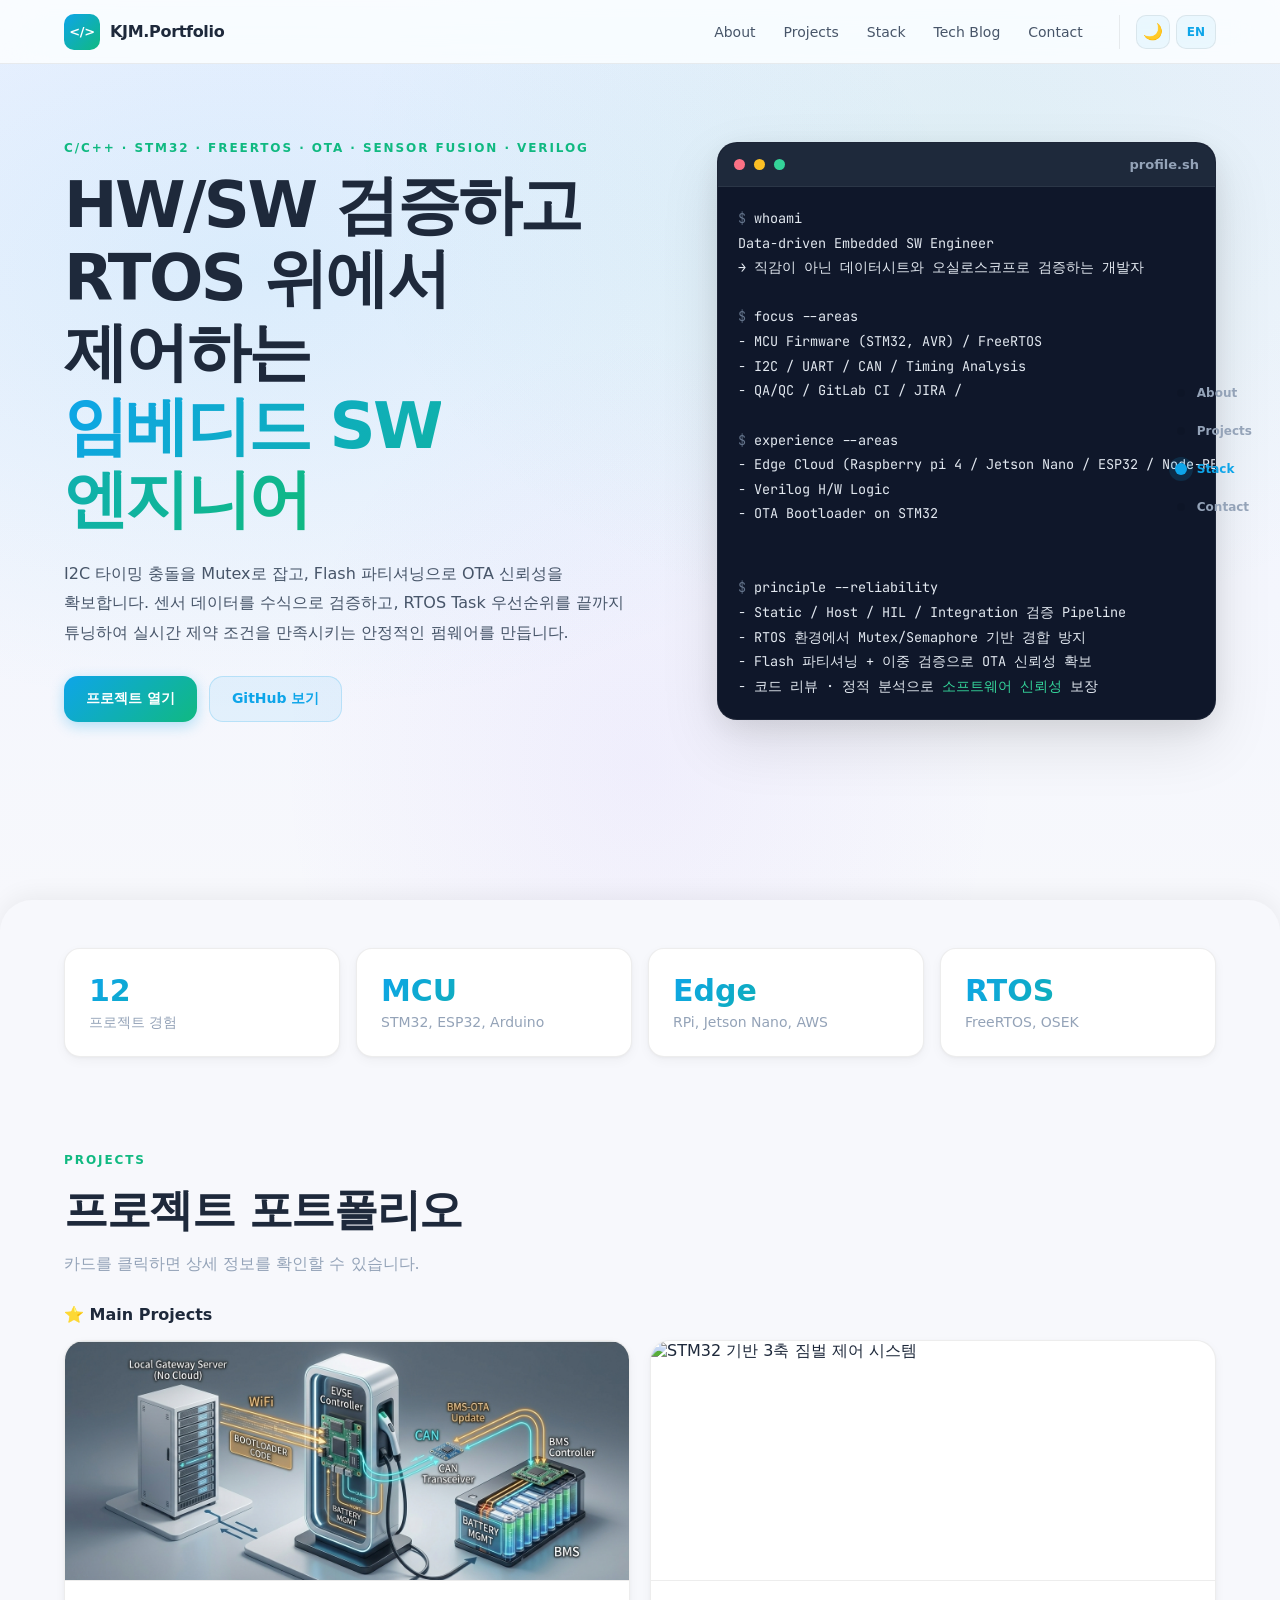
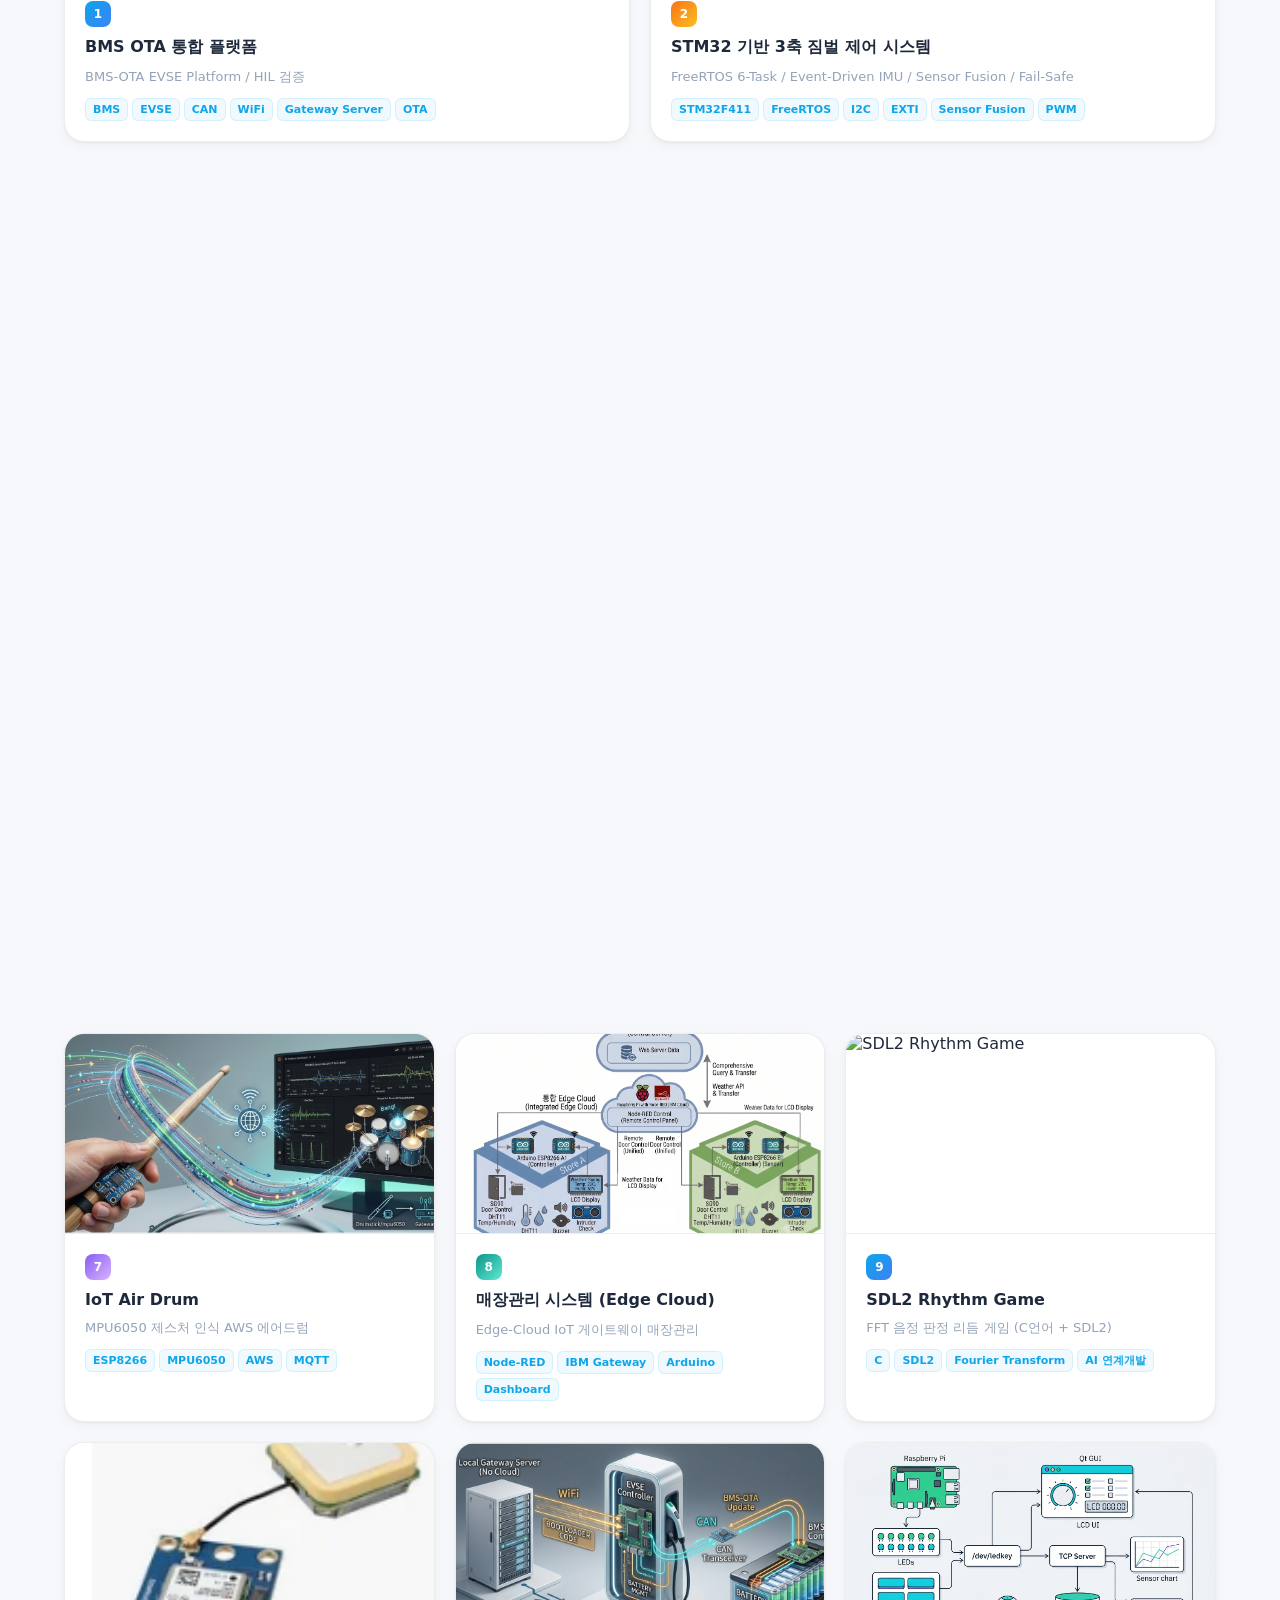
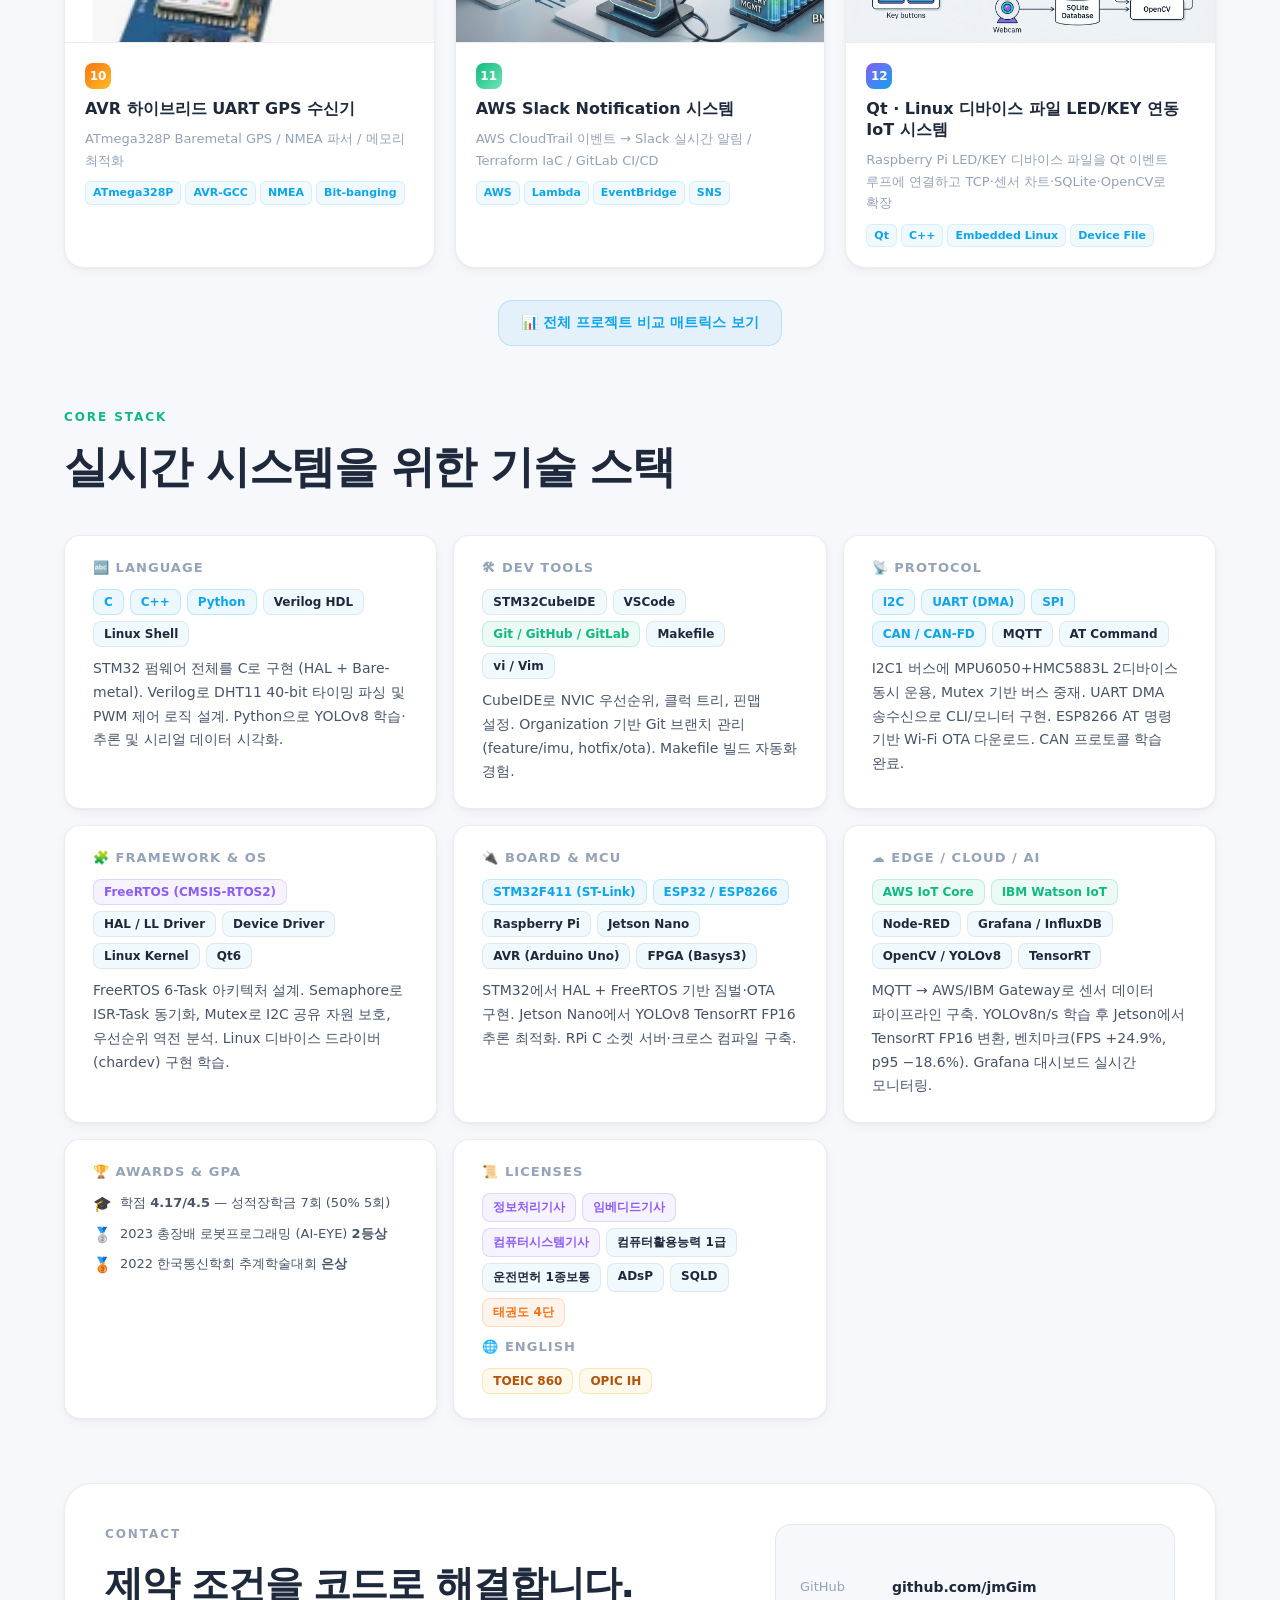
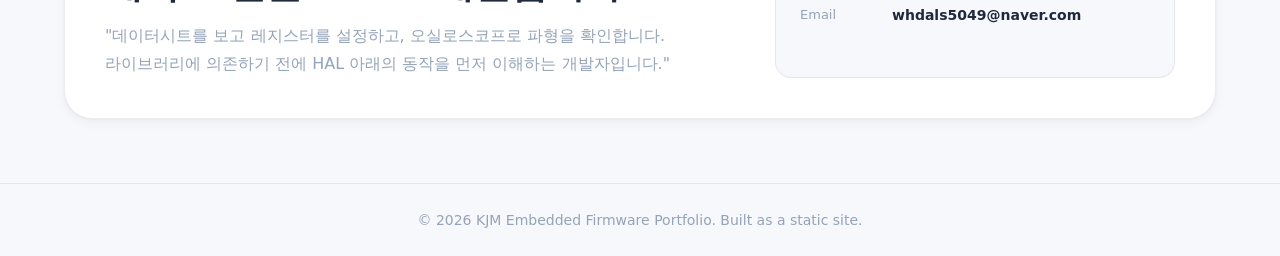
==== commit c7b2372d: "feat: add new blog posts on Qt troubleshooting and device drivers with updated blog and index pages" ====
--- a/index.html
+++ b/index.html
@@ -1556,6 +1556,108 @@
        PROJECT DATA — 이미지 번호/제목별 매칭
     =============================================== */
     const projects = {
+      qtledkey: {
+        title: "Qt · Linux 디바이스 파일 LED/KEY 연동 IoT 시스템",
+        subtitle: "/dev/ledkey 사용자 공간 연동 + Qt GUI · TCP · 차트 · SQLite · OpenCV",
+        image: "images/11.Qt_LedKey_Device_Driver_img.jpg",
+        brief: "Raspberry Pi LED/KEY 디바이스 파일을 Qt 이벤트 루프에 연결하고 TCP·센서 차트·SQLite·OpenCV로 확장",
+        num: 11,
+        tags: ["Qt", "C++", "Embedded Linux", "Device File", "QSocketNotifier", "TCP", "SQLite", "OpenCV"],
+        period: "2026.07.03 ~ 2026.07.10 (Git 커밋 기록 범위)",
+        target: "Qt 응용 / Embedded Linux 시스템 통합",
+        hw: "Raspberry Pi LED/KEY 구성, /dev/ledkey, USB 웹캠, Qt Widgets·Charts·SQL·WebEngine, OpenCV",
+        summary: "Linux 디바이스 파일 /dev/ledkey를 활용하는 Qt 장치 접근 계층(LedKeyDev)을 만들고, KEY 입력과 LED 출력을 다이얼·체크박스·LCD에 연결했습니다. 이후 TCP 클라이언트, 센서 실시간 차트, SQLite 이력 관리, OpenCV 색상 분류·변화 감지로 기능을 확장했습니다. 커널 드라이버 자체는 이 프로젝트의 범위가 아니며 드라이버 인터페이스를 활용한 사용자 공간 시스템 통합이 핵심입니다.",
+        role: [
+          "LedKeyDev: /dev/ledkey open, 1바이트 KEY read · LED write, QSocketNotifier로 읽기 준비 이벤트 연결",
+          "Tab1~Tab7 기능별 클래스 분리 및 MainWidget의 signal/slot 연결 구성",
+          "TCP 클라이언트와 메시지 라우터: LED/LAMP/GAS/SENSOR 분기",
+          "QLineSeries·QDateTimeAxis 실시간 조도 차트, SQLite 저장·기간 조회·삭제",
+          "OpenCV VideoCapture 기반 중앙 ROI HSV 색상 분류 및 프레임 변화 감지, 결과 TCP 전송"
+        ],
+        roleNote: "커밋 계정은 확인되나 팀 규모·개인 담당 범위, 재사용 코드(keyboard.cpp는 TI 라이선스 명시)는 구분해 기재해야 합니다.",
+        architecture: [
+          "물리 KEY → /dev/ledkey → LedKeyDev → Tab1 체크박스·LCD (장치 입력 경로)",
+          "마우스 체크박스 → TCP LED 명령 → 서버 응답 → 다이얼 → LED write (서버 경유 경로)",
+          "SocketClient → Tab2 파서 → Tab3(LAMP/GAS) · Tab4 차트 · Tab5 SQLite",
+          "WebCamThread(OpenCV) → COLOR / INTRUDER / GAS 메시지 → SocketClient"
+        ],
+        detailSections: [
+          {
+            heading: "🔌 3.1 /dev/ledkey 장치 파일 → Qt 이벤트 루프",
+            desc: "QFile로 장치를 열고 fd를 QSocketNotifier에 등록해 읽기 준비 시 KEY 번호를 signal로 전달합니다. LED는 8비트 패턴을 1바이트로 write합니다.",
+            bullets: [
+              "<strong>활용 범위</strong>: 장치 파일 계약 이해와 사용자 공간 연동 (커널 소스·poll·IRQ 구현은 별도 증빙 필요)",
+              "<strong>주의</strong>: Unbuffered는 non-blocking이 아님, readiness는 드라이버 .poll 구현에 의존",
+              "<strong>개선안</strong>: open 실패 시 중단, KEY 1~8·LED 0~255 검사, write 결과 확인"
+            ],
+            code: `pQFile = new QFile(DEVFILENAME);
+pQFile->open(QFile::ReadWrite | QFile::Unbuffered);
+pQSocketNotifier = new QSocketNotifier(pQFile->handle(),
+                                       QSocketNotifier::Read, this);
+connect(pQSocketNotifier, SIGNAL(activated(int)),
+        this, SLOT(readKeyDataSlot(int)));`
+          },
+          {
+            heading: "🎛️ 3.2 KEY 비트마스크 상태와 UI 연결",
+            desc: "KEY 번호를 XOR 비트 토글로 8비트 상태에 반영하고 LCD·체크박스를 갱신합니다. 마우스 클릭은 같은 상태로 서버 LED 명령을 만듭니다.",
+            bullets: [
+              "물리 KEY는 UI만 갱신, 마우스 클릭은 서버로 명령 전송 — 두 경로를 구분해 설명",
+              "XOR 토글은 눌림/해제 상태가 아닌 이벤트 의미임을 문서화"
+            ],
+            code: `lcdData = lcdData ^ (0x01 << (keyNo - 1));
+ui->pLNKey->display(lcdData);
+QString strSendLed = "[KSH_QT]LED@0x" + QString::number(lcdData, 16);
+emit socketWriteDataSig(strSendLed);`
+          },
+          {
+            heading: "📡 3.3 TCP 메시지 라우팅과 센서 데이터 관리",
+            desc: "수신 메시지를 @ 구분 필드로 나눠 LED는 장치 write, LAMP/GAS는 제어 패널, SENSOR는 차트와 SQLite로 분기합니다. SensorManKJMM에서는 조도·온도·습도 3개 시리즈로 확장했습니다.",
+            bullets: [
+              "Tab7은 조도 1채널, 온습도는 별도 SensorManKJMM에서 처리 (구분 표기)",
+              "수신 시각을 타임스탬프로 사용 — 센서 측정 시각 동기화는 주장하지 않음"
+            ],
+            code: `if(strList[2].compare("LED") == 0) { /* 16진 파싱 → ledWriteSig */ }
+else if(strList[2].indexOf("LAMP") == 0 || strList[2].indexOf("GAS") == 0)
+    emit tab3RecvDataSig(strList);
+else if(strList[2].indexOf("SENSOR") == 0) {
+    emit tab4RecvDataSig(strList);
+    emit tab5RecvDataSig(strList);
+}`
+          },
+          {
+            heading: "📷 3.4 OpenCV 색상 분류 · 변화 감지",
+            desc: "중앙 64×64 ROI의 HSV Hue 평균으로 RED/GREEN/BLUE/NONE을 분류하고, 프레임 차이 픽셀 비율이 임계값을 넘으면 INTRUDER 메시지를 전송합니다. 학습 기반 인식이 아닌 규칙 기반 프로토타입입니다.",
+            bullets: [
+              "색이 바뀔 때만 COLOR 메시지를 전송해 중복 억제",
+              "리뷰 과제: GUI 직접 접근 제거, absdiff, 비교별 카운트 초기화, S/V 조건"
+            ],
+            code: `cvtColor(frameRoi, hsvImage, COLOR_BGR2HSV);
+meanHsv = mean(hsvImage);
+if (170 <= meanHsv[0] || meanHsv[0] < 10) strColor = "RED";
+else if (50 <= meanHsv[0] && meanHsv[0] < 70) strColor = "GREEN";
+else if (110 <= meanHsv[0] && meanHsv[0] < 130) strColor = "BLUE";
+else strColor = "NONE";`
+          }
+        ],
+        verification: [
+          "소스 구현 및 Git 커밋 이력(2026.07.03~07.10, 6 commits) 확인",
+          "실물 보드 동작·새 환경 빌드·성능·정확도는 미검증 — 시험 자료로 보강 예정",
+          "코드 리뷰로 도출한 개선 과제 3종은 블로그 글로 정리"
+        ],
+        troubleshooting: [
+          "[TCP] read 한 번을 명령 한 개로 파싱 → 누적 버퍼 + 줄바꿈 프레임 분리 제안",
+          "[DB] 시작 시 DROP TABLE, date 단일 PK 충돌 → IF NOT EXISTS, row ID·밀리초 시각, prepared query 제안",
+          "[Thread] 작업 스레드의 QLabel 직접 갱신 → frameReady signal + 메인 스레드 표시 제안",
+          "[Device] open 실패 후 notifier 생성, KEY 범위 미검사 → 초기화 중단·범위 검사 제안"
+        ],
+        capabilitySummary: "Linux 디바이스 파일 계약을 이해하고 <strong>Qt 이벤트 루프·TCP·데이터·영상 기능을 하나의 장치 연동 앱으로 통합</strong>한 경험, 그리고 코드 리뷰로 스레드·통신·DB 신뢰성 과제를 도출하는 역량을 보여줍니다. 개선안은 아직 적용·시험 전입니다.",
+        links: [
+          ["GitHub", "https://github.com/jmGim/qt_src/tree/main/qt_src/"],
+          ["Blog · 디바이스 파일 × Qt", "posts/qt-ledkey-device-file-event-loop.html"],
+          ["Blog · TCP 프레이밍", "posts/qt-tcp-framing-troubleshooting.html"],
+          ["Blog · 스레드 안전성", "posts/qt-opencv-thread-safety-troubleshooting.html"]
+        ]
+      },
       bmsota: {
         title: "BMS OTA 통합 플랫폼",
         subtitle: "ASPICE 기반 SWRS 정의 및 오프라인 HIL 파이프라인 구축",
@@ -2254,7 +2356,7 @@
 
     /* ===== Main / Sub 프로젝트 분리 ===== */
     const mainProjects = ['bmsota', 'gimbal', 'verilog'];
-    const subProjects = ['yolo', 'parking', 'vending', 'airdrum', 'store', 'rhythm', 'gps', 'awsslack'];
+    const subProjects = ['yolo', 'parking', 'vending', 'airdrum', 'store', 'rhythm', 'gps', 'awsslack', 'qtledkey'];
     // 'cctv' — 비공개 처리
     const projectOrder = [...mainProjects, ...subProjects];
 
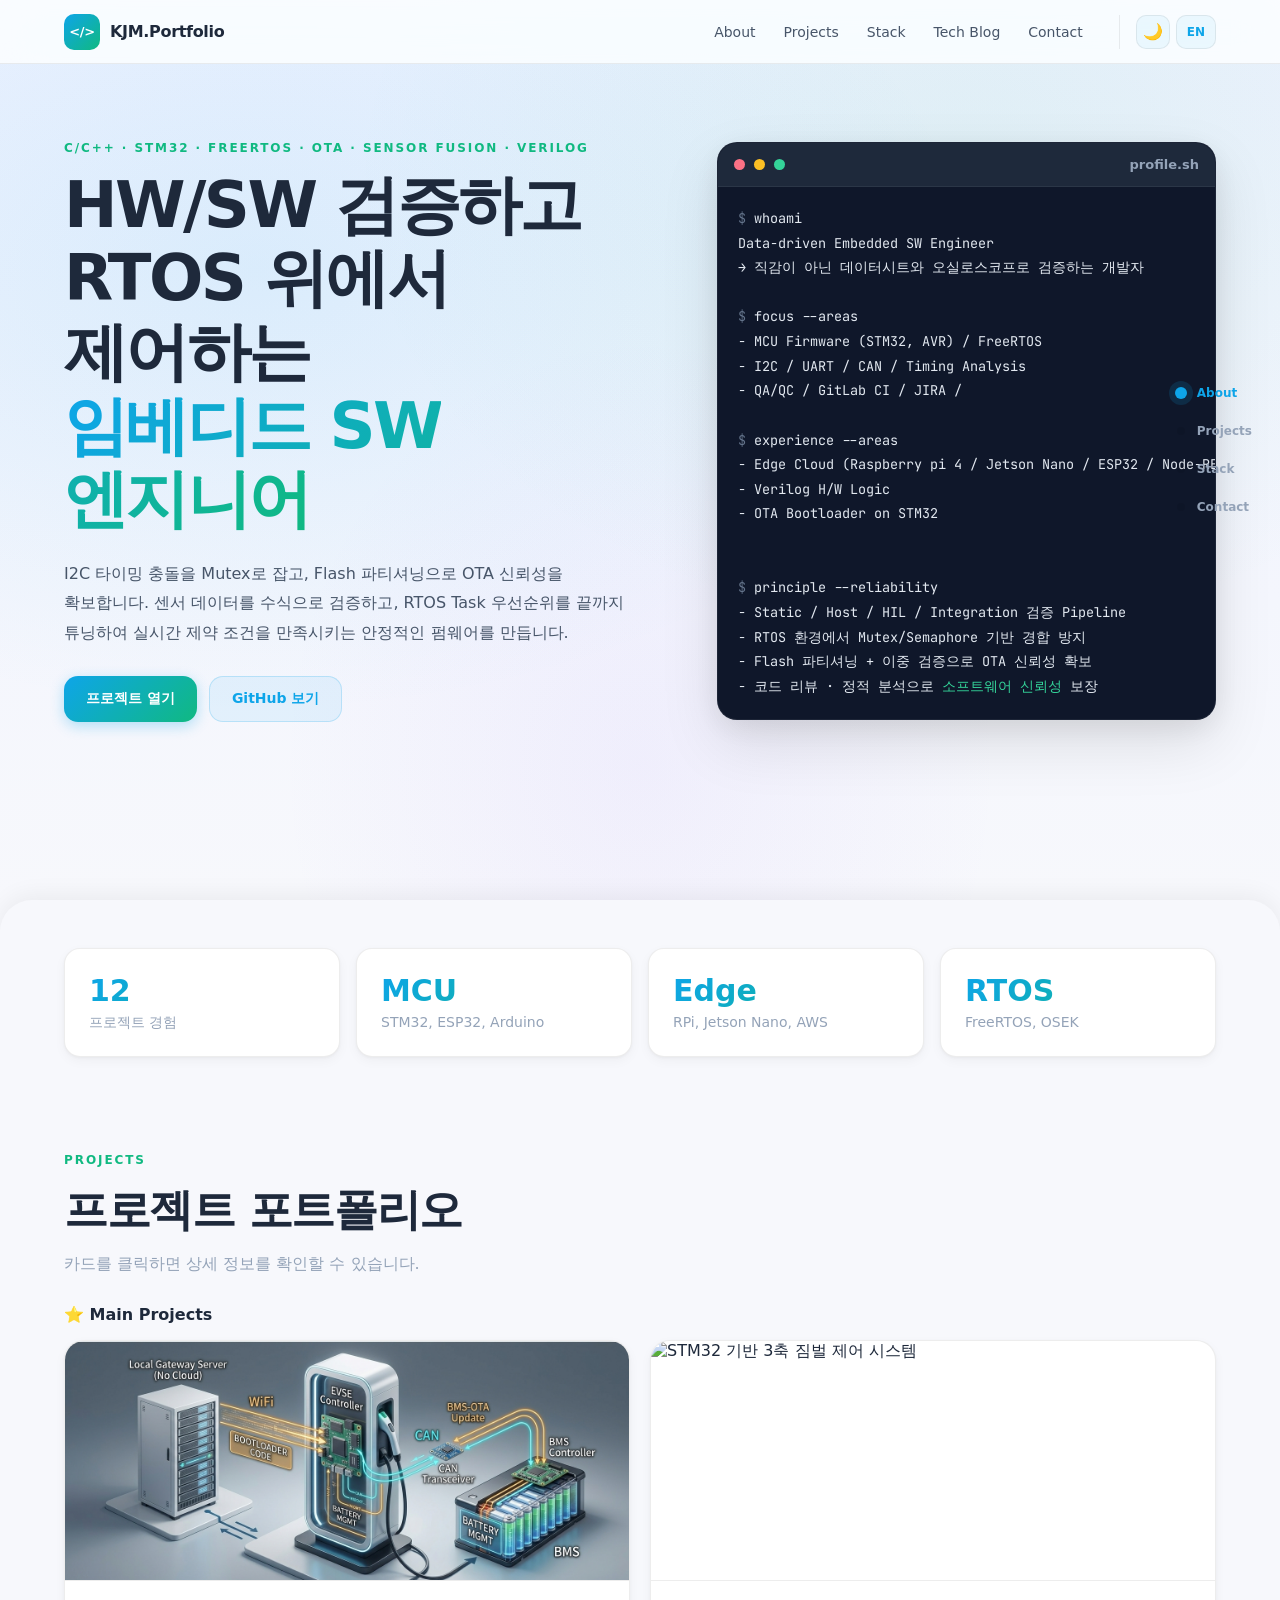
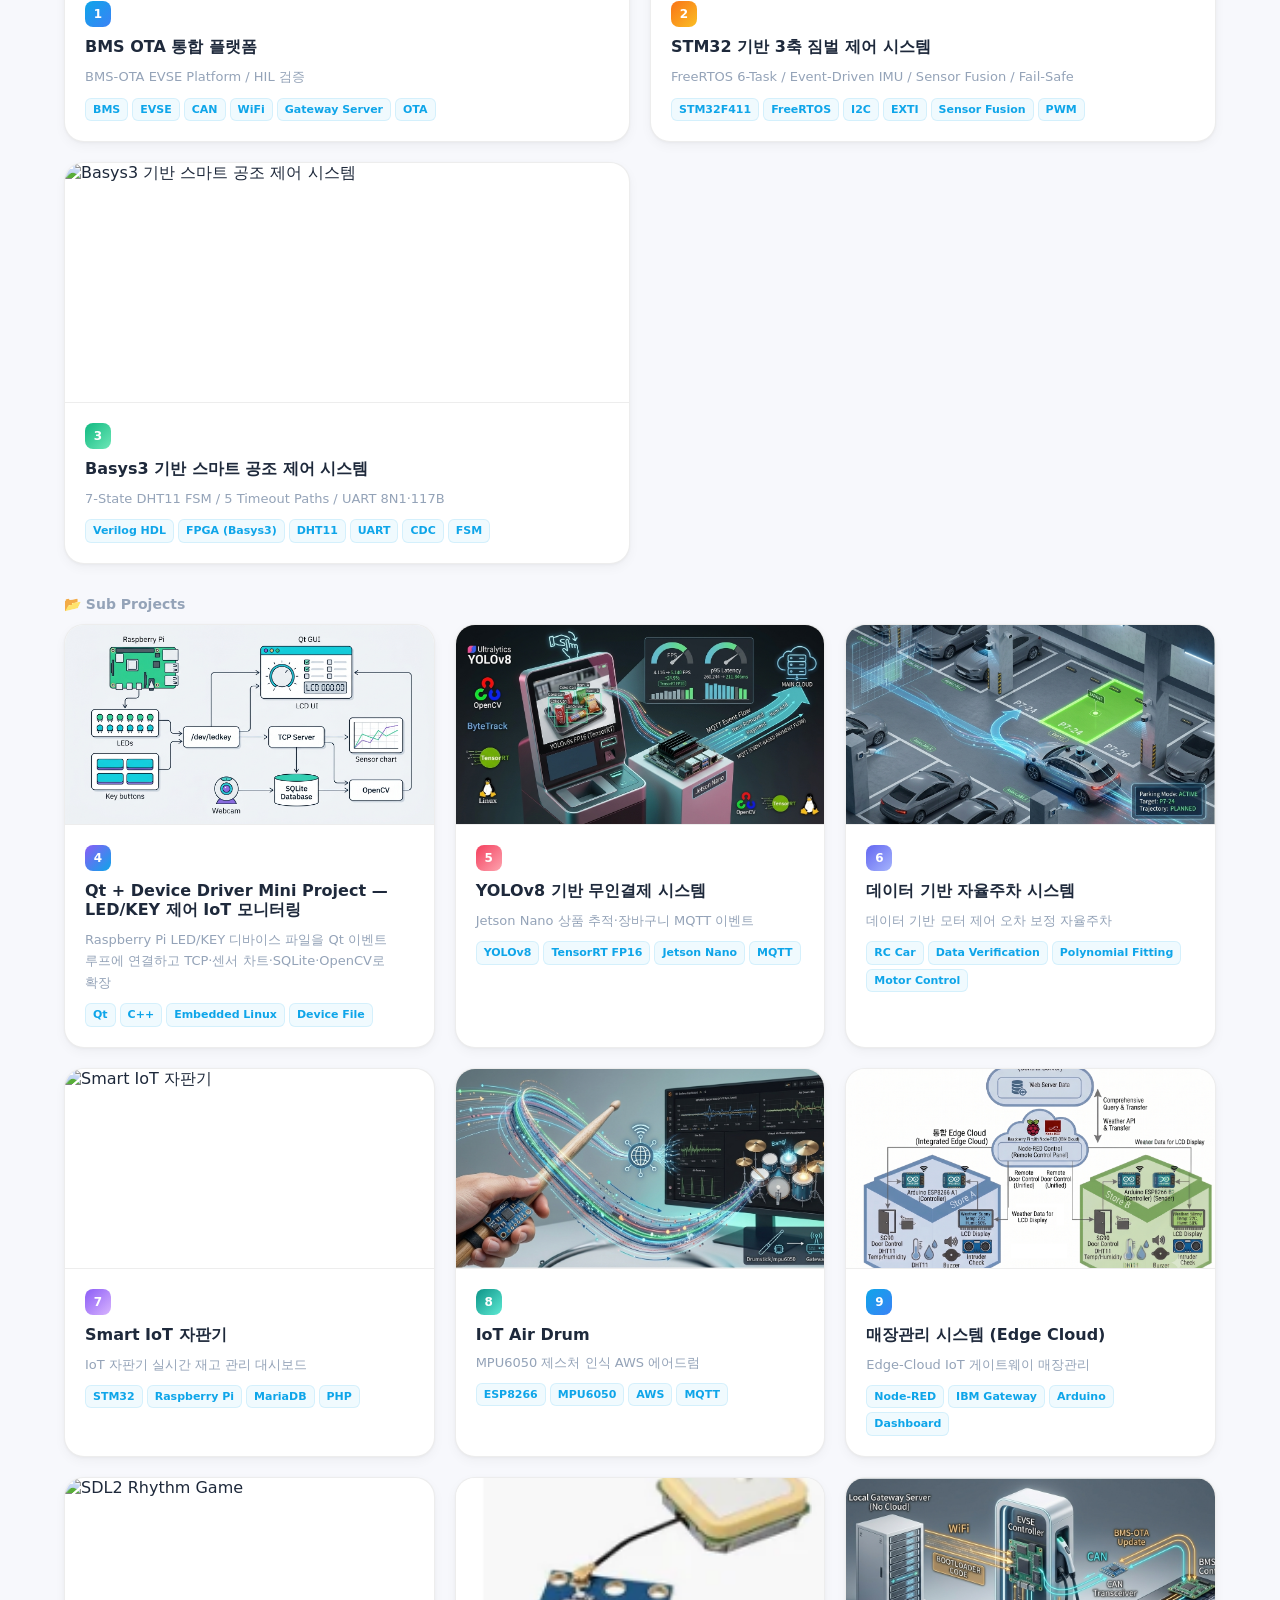
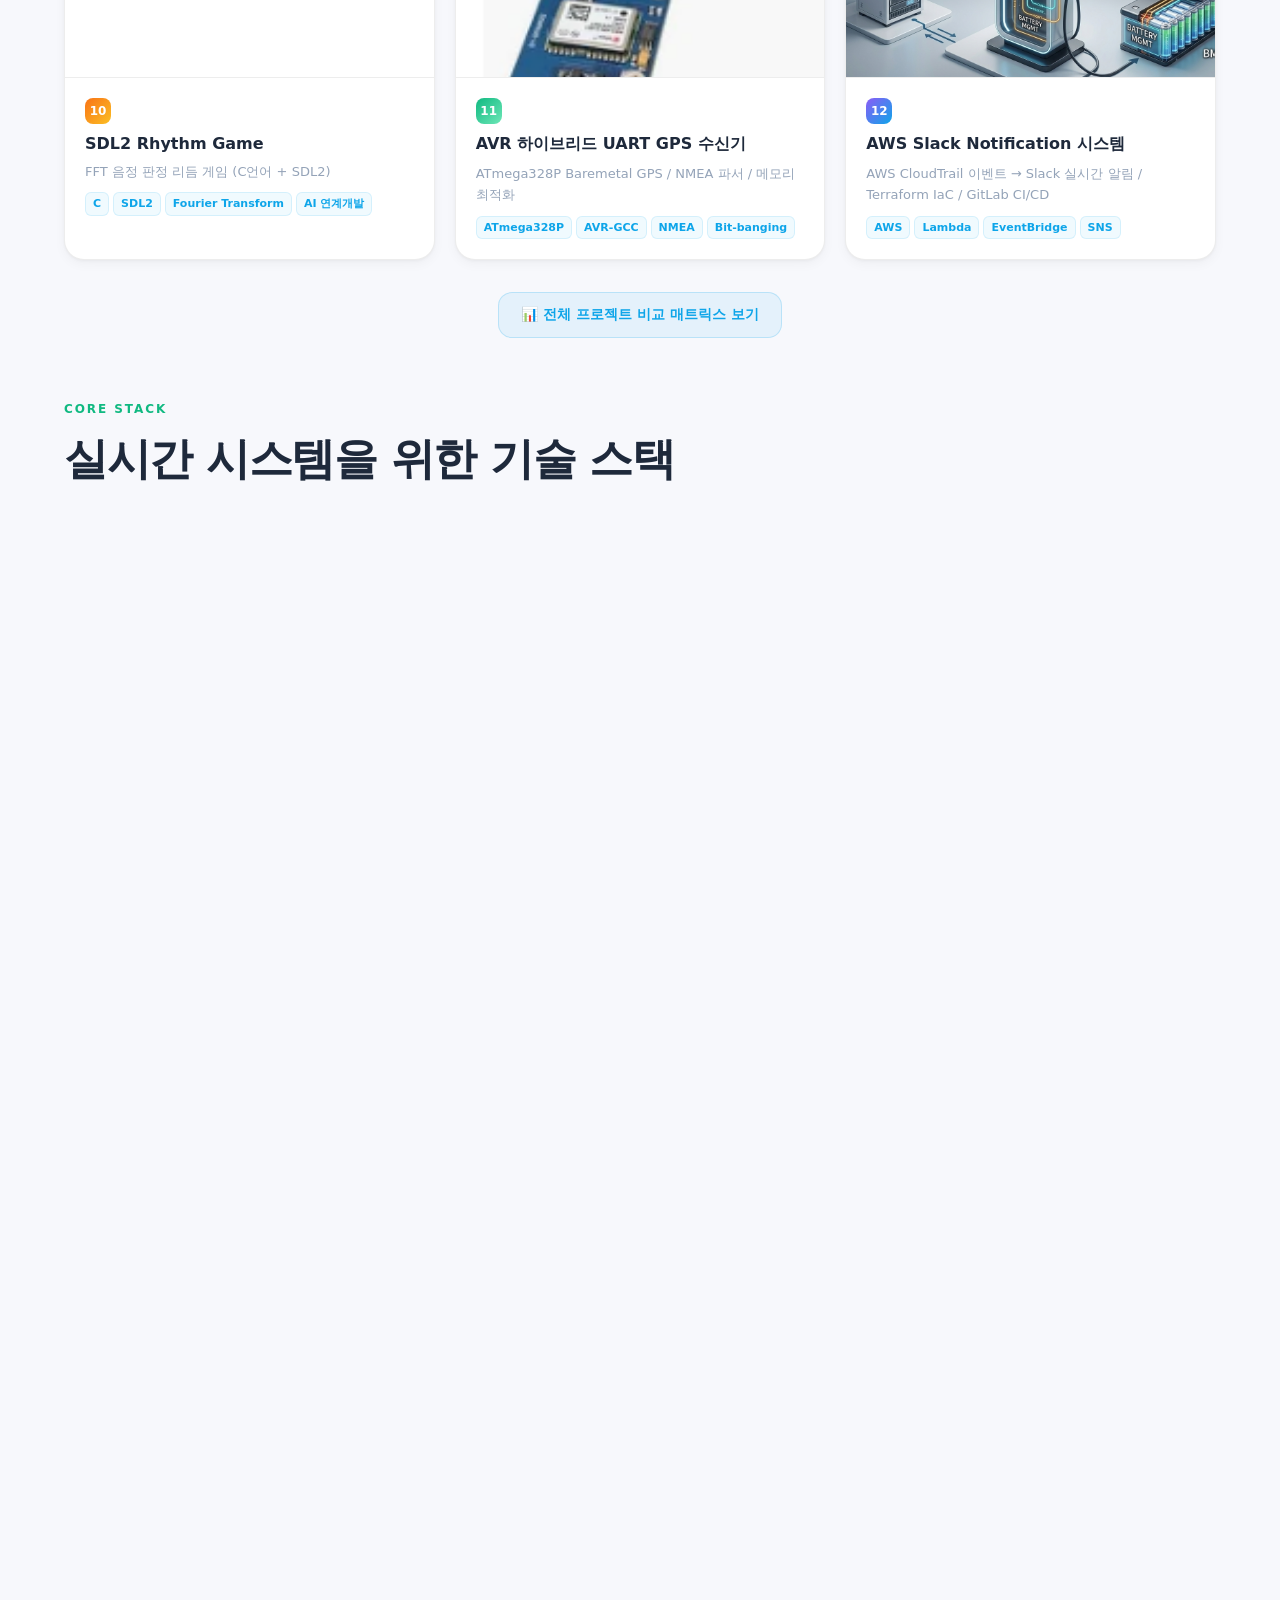
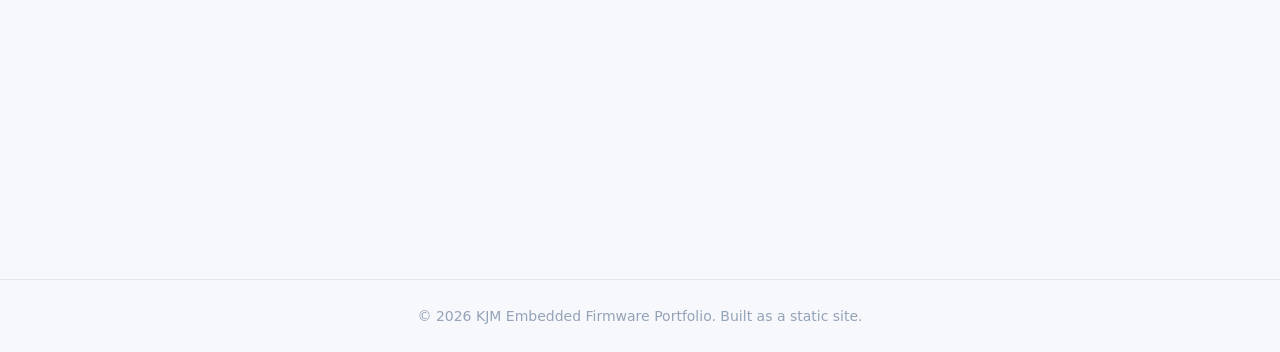
==== commit ae52c345: "feat: update layout and content in index and blog pages" ====
--- a/index.html
+++ b/index.html
@@ -539,6 +539,20 @@
       line-height: 1.65;
     }
 
+    /* sk-desc: 행번호 + 한 줄 요약 / 토글 전체 보기 */
+    .sk-lines { list-style: none; margin: 0; padding: 0; }
+    .sk-lines li { display: none; align-items: baseline; gap: 8px; padding: 5px 0; border-bottom: 1px dashed var(--line); font-size: 12.5px; line-height: 1.6; color: var(--muted); }
+    .sk-lines li:first-child { display: flex; }
+    .sk-desc.open .sk-lines li { display: flex; }
+    .sk-lines li:last-child { border-bottom: 0; }
+    .sk-ln { flex: none; font-family: 'JetBrains Mono', monospace; font-size: 11px; font-weight: 700; color: var(--cyan); }
+    .sk-name { flex: none; font-weight: 700; color: var(--text); }
+    .sk-name::after { content: ' —'; color: var(--muted); font-weight: 400; }
+    .sk-txt { min-width: 0; }
+    .sk-toggle { margin-top: 8px; padding: 4px 12px; border: 1px solid var(--line); border-radius: 999px; background: transparent; color: var(--cyan); font-size: 12px; font-weight: 700; cursor: pointer; transition: background .2s; }
+    .sk-toggle:hover { background: rgba(14, 165, 233, .08); }
+
+
     .project-card {
       background: var(--bg-white);
       border-radius: 20px;
@@ -1408,8 +1422,16 @@
             <span class="sk">Verilog HDL</span>
             <span class="sk">Linux Shell</span>
           </div>
-          <p class="sk-desc">STM32 펌웨어 전체를 C로 구현 (HAL + Bare-metal). Verilog로 DHT11 40-bit 타이밍 파싱 및 PWM 제어 로직 설계.
-            Python으로 YOLOv8 학습·추론 및 시리얼 데이터 시각화.</p>
+          <div class="sk-desc">
+            <ol class="sk-lines">
+              <li><span class="sk-ln">01</span><span class="sk-name">C</span><span class="sk-txt">STM32 펌웨어 전체 C 구현 (HAL + Bare-metal)</span></li>
+              <li><span class="sk-ln">02</span><span class="sk-name">C++</span><span class="sk-txt">Qt 기반 장치 제어·TCP 통신·영상 처리 응용 구현</span></li>
+              <li><span class="sk-ln">03</span><span class="sk-name">Python</span><span class="sk-txt">YOLOv8 학습·추론 및 시리얼 데이터 시각화</span></li>
+              <li><span class="sk-ln">04</span><span class="sk-name">Verilog HDL</span><span class="sk-txt">DHT11 40-bit 타이밍 파싱 및 PWM 제어 로직 설계</span></li>
+              <li><span class="sk-ln">05</span><span class="sk-name">Linux Shell</span><span class="sk-txt">리눅스 환경 빌드·장치 제어 보조 스크립트 활용</span></li>
+            </ol>
+            <button type="button" class="sk-toggle" aria-expanded="false" data-total="5">전체 보기 (5)</button>
+          </div>
         </article>
 
         <!-- Dev Tools -->
@@ -1422,8 +1444,16 @@
             <span class="sk">Makefile</span>
             <span class="sk">vi / Vim</span>
           </div>
-          <p class="sk-desc">CubeIDE로 NVIC 우선순위, 클럭 트리, 핀맵 설정. Organization 기반 Git 브랜치 관리 (feature/imu, hotfix/ota).
-            Makefile 빌드 자동화 경험.</p>
+          <div class="sk-desc">
+            <ol class="sk-lines">
+              <li><span class="sk-ln">01</span><span class="sk-name">STM32CubeIDE</span><span class="sk-txt">NVIC 우선순위·클럭 트리·핀맵 설정</span></li>
+              <li><span class="sk-ln">02</span><span class="sk-name">VSCode</span><span class="sk-txt">다국어 소스 편집·디버깅 환경 활용</span></li>
+              <li><span class="sk-ln">03</span><span class="sk-name">Git / GitHub / GitLab</span><span class="sk-txt">Organization 기반 브랜치 관리 (feature/imu, hotfix/ota)</span></li>
+              <li><span class="sk-ln">04</span><span class="sk-name">Makefile</span><span class="sk-txt">빌드 자동화 경험</span></li>
+              <li><span class="sk-ln">05</span><span class="sk-name">vi / Vim</span><span class="sk-txt">터미널 기반 소스 편집 경험</span></li>
+            </ol>
+            <button type="button" class="sk-toggle" aria-expanded="false" data-total="5">전체 보기 (5)</button>
+          </div>
         </article>
 
         <!-- Protocol -->
@@ -1437,8 +1467,17 @@
             <span class="sk">MQTT</span>
             <span class="sk">AT Command</span>
           </div>
-          <p class="sk-desc">I2C1 버스에 MPU6050+HMC5883L 2디바이스 동시 운용, Mutex 기반 버스 중재. UART DMA 송수신으로 CLI/모니터 구현. ESP8266
-            AT 명령 기반 Wi-Fi OTA 다운로드. CAN 프로토콜 학습 완료.</p>
+          <div class="sk-desc">
+            <ol class="sk-lines">
+              <li><span class="sk-ln">01</span><span class="sk-name">I2C</span><span class="sk-txt">I2C1 버스 MPU6050+HMC5883L 2디바이스 동시 운용, Mutex 기반 버스 중재</span></li>
+              <li><span class="sk-ln">02</span><span class="sk-name">UART (DMA)</span><span class="sk-txt">DMA 송수신 기반 CLI·모니터 구현</span></li>
+              <li><span class="sk-ln">03</span><span class="sk-name">SPI</span><span class="sk-txt">SPI 주변장치 연동 활용</span></li>
+              <li><span class="sk-ln">04</span><span class="sk-name">CAN / CAN-FD</span><span class="sk-txt">CAN 프로토콜 학습 및 USB-CAN 0프레임 원인 분리 분석</span></li>
+              <li><span class="sk-ln">05</span><span class="sk-name">MQTT</span><span class="sk-txt">AWS/IBM Gateway 연계 센서 데이터 파이프라인 구축</span></li>
+              <li><span class="sk-ln">06</span><span class="sk-name">AT Command</span><span class="sk-txt">ESP8266 AT 명령 기반 Wi-Fi OTA 다운로드</span></li>
+            </ol>
+            <button type="button" class="sk-toggle" aria-expanded="false" data-total="6">전체 보기 (6)</button>
+          </div>
         </article>
 
         <!-- Framework -->
@@ -1451,8 +1490,16 @@
             <span class="sk">Linux Kernel</span>
             <span class="sk">Qt6</span>
           </div>
-          <p class="sk-desc">FreeRTOS 6-Task 아키텍처 설계. Semaphore로 ISR-Task 동기화, Mutex로 I2C 공유 자원 보호, 우선순위 역전 분석. Linux
-            디바이스 드라이버(chardev) 구현 학습.</p>
+          <div class="sk-desc">
+            <ol class="sk-lines">
+              <li><span class="sk-ln">01</span><span class="sk-name">FreeRTOS (CMSIS-RTOS2)</span><span class="sk-txt">6-Task 아키텍처 설계, Semaphore 기반 ISR-Task 동기화, Mutex 기반 I2C 공유 자원 보호, 우선순위 역전 분석</span></li>
+              <li><span class="sk-ln">02</span><span class="sk-name">HAL / LL Driver</span><span class="sk-txt">STM32 HAL 기반 주변장치 제어 구현</span></li>
+              <li><span class="sk-ln">03</span><span class="sk-name">Device Driver</span><span class="sk-txt">Linux 디바이스 드라이버(chardev) 구현 학습 및 /dev/ledkey 인터페이스 활용</span></li>
+              <li><span class="sk-ln">04</span><span class="sk-name">Linux Kernel</span><span class="sk-txt">디바이스 파일 계약 이해 및 사용자 공간 연동</span></li>
+              <li><span class="sk-ln">05</span><span class="sk-name">Qt6</span><span class="sk-txt">Qt Widgets 기반 LED/KEY 제어 GUI 구현, signal/slot 이벤트 연결</span></li>
+            </ol>
+            <button type="button" class="sk-toggle" aria-expanded="false" data-total="5">전체 보기 (5)</button>
+          </div>
         </article>
 
         <!-- Board & MCU -->
@@ -1466,8 +1513,17 @@
             <span class="sk">AVR (Arduino Uno)</span>
             <span class="sk">FPGA (Basys3)</span>
           </div>
-          <p class="sk-desc">STM32에서 HAL + FreeRTOS 기반 짐벌·OTA 구현. Jetson Nano에서 YOLOv8 TensorRT FP16 추론 최적화. RPi C 소켓
-            서버·크로스 컴파일 구축.</p>
+          <div class="sk-desc">
+            <ol class="sk-lines">
+              <li><span class="sk-ln">01</span><span class="sk-name">STM32F411 (ST-Link)</span><span class="sk-txt">HAL + FreeRTOS 기반 짐벌·OTA 구현</span></li>
+              <li><span class="sk-ln">02</span><span class="sk-name">ESP32 / ESP8266</span><span class="sk-txt">ESP8266 AT 명령 기반 Wi-Fi 연동</span></li>
+              <li><span class="sk-ln">03</span><span class="sk-name">Raspberry Pi</span><span class="sk-txt">C 소켓 서버·크로스 컴파일 구축, LED/KEY Qt 연동</span></li>
+              <li><span class="sk-ln">04</span><span class="sk-name">Jetson Nano</span><span class="sk-txt">YOLOv8 TensorRT FP16 추론 최적화</span></li>
+              <li><span class="sk-ln">05</span><span class="sk-name">AVR (Arduino Uno)</span><span class="sk-txt">소규모 제어 프로젝트 경험</span></li>
+              <li><span class="sk-ln">06</span><span class="sk-name">FPGA (Basys3)</span><span class="sk-txt">Verilog 기반 DHT11 파싱·PWM 제어 로직 구현</span></li>
+            </ol>
+            <button type="button" class="sk-toggle" aria-expanded="false" data-total="6">전체 보기 (6)</button>
+          </div>
         </article>
 
         <!-- Edge / Cloud / AI -->
@@ -1481,8 +1537,17 @@
             <span class="sk">OpenCV / YOLOv8</span>
             <span class="sk">TensorRT</span>
           </div>
-          <p class="sk-desc">MQTT → AWS/IBM Gateway로 센서 데이터 파이프라인 구축. YOLOv8n/s 학습 후 Jetson에서 TensorRT FP16 변환, 벤치마크(FPS
-            +24.9%, p95 −18.6%). Grafana 대시보드 실시간 모니터링.</p>
+          <div class="sk-desc">
+            <ol class="sk-lines">
+              <li><span class="sk-ln">01</span><span class="sk-name">AWS IoT Core</span><span class="sk-txt">MQTT 기반 AWS Gateway 센서 데이터 전송</span></li>
+              <li><span class="sk-ln">02</span><span class="sk-name">IBM Watson IoT</span><span class="sk-txt">MQTT 기반 IBM Gateway 센서 데이터 전송</span></li>
+              <li><span class="sk-ln">03</span><span class="sk-name">Node-RED</span><span class="sk-txt">플로우 기반 데이터 파이프라인 구성 활용</span></li>
+              <li><span class="sk-ln">04</span><span class="sk-name">Grafana / InfluxDB</span><span class="sk-txt">대시보드 기반 실시간 모니터링</span></li>
+              <li><span class="sk-ln">05</span><span class="sk-name">OpenCV / YOLOv8</span><span class="sk-txt">YOLOv8n/s 학습 및 OpenCV 영상 처리 응용</span></li>
+              <li><span class="sk-ln">06</span><span class="sk-name">TensorRT</span><span class="sk-txt">Jetson FP16 변환, 벤치마크 (FPS +24.9%, p95 −18.6%)</span></li>
+            </ol>
+            <button type="button" class="sk-toggle" aria-expanded="false" data-total="6">전체 보기 (6)</button>
+          </div>
         </article>
 
         <!-- Awards -->
@@ -1557,7 +1622,7 @@
     =============================================== */
     const projects = {
       qtledkey: {
-        title: "Qt · Linux 디바이스 파일 LED/KEY 연동 IoT 시스템",
+        title: "Qt + Device Driver Mini Project — LED/KEY 제어 IoT 모니터링",
         subtitle: "/dev/ledkey 사용자 공간 연동 + Qt GUI · TCP · 차트 · SQLite · OpenCV",
         image: "images/11.Qt_LedKey_Device_Driver_img.jpg",
         brief: "Raspberry Pi LED/KEY 디바이스 파일을 Qt 이벤트 루프에 연결하고 TCP·센서 차트·SQLite·OpenCV로 확장",
@@ -2356,7 +2421,7 @@
 
     /* ===== Main / Sub 프로젝트 분리 ===== */
     const mainProjects = ['bmsota', 'gimbal', 'verilog'];
-    const subProjects = ['yolo', 'parking', 'vending', 'airdrum', 'store', 'rhythm', 'gps', 'awsslack', 'qtledkey'];
+    const subProjects = ['qtledkey', 'yolo', 'parking', 'vending', 'airdrum', 'store', 'rhythm', 'gps', 'awsslack'];
     // 'cctv' — 비공개 처리
     const projectOrder = [...mainProjects, ...subProjects];
 
@@ -2743,6 +2808,16 @@
     document.getElementById('lang-toggle').addEventListener('click', toggleLang);
     document.getElementById('lang-toggle-m').addEventListener('click', toggleLang);
   </script>
+<script>
+document.addEventListener('click', function (e) {
+  var b = e.target.closest('.sk-toggle');
+  if (!b) return;
+  var box = b.closest('.sk-desc');
+  var open = box.classList.toggle('open');
+  b.setAttribute('aria-expanded', open);
+  b.textContent = open ? '접기' : '전체 보기 (' + b.dataset.total + ')';
+});
+</script>
 </body>
 
 </html>
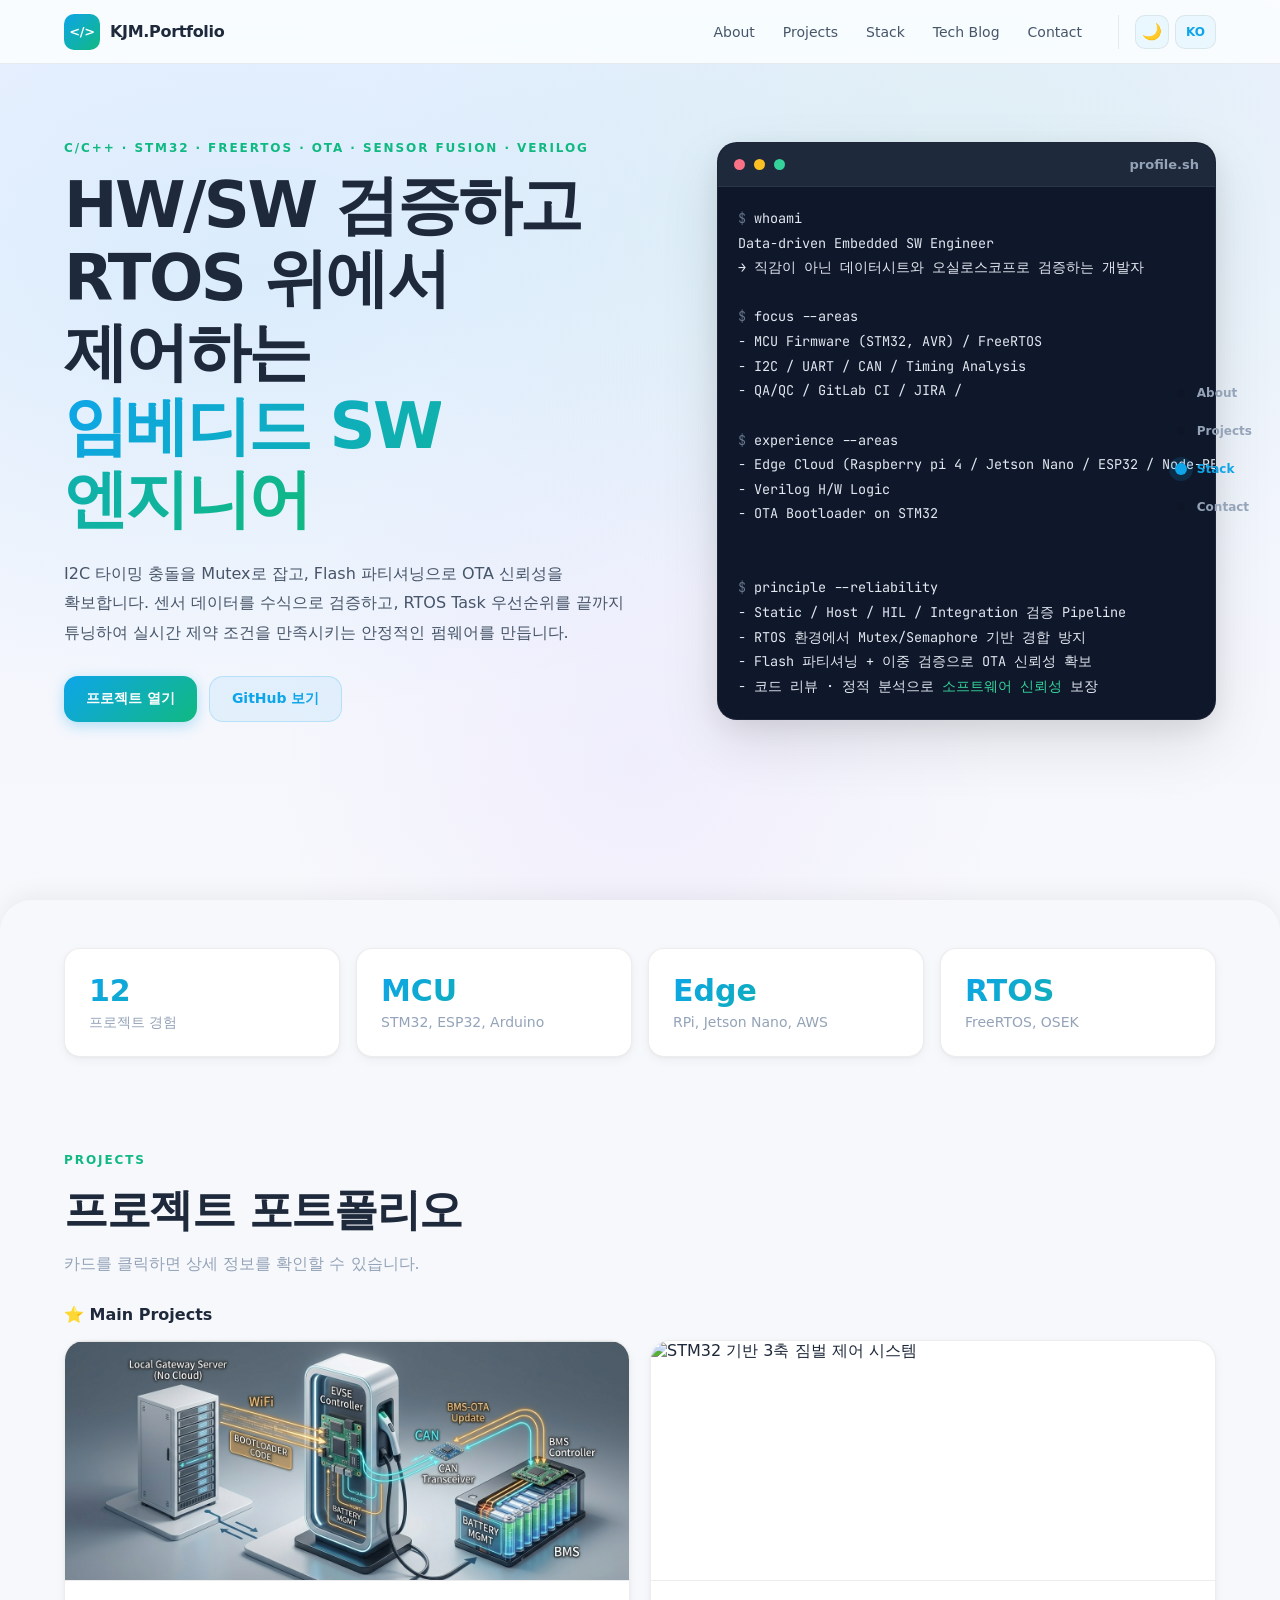
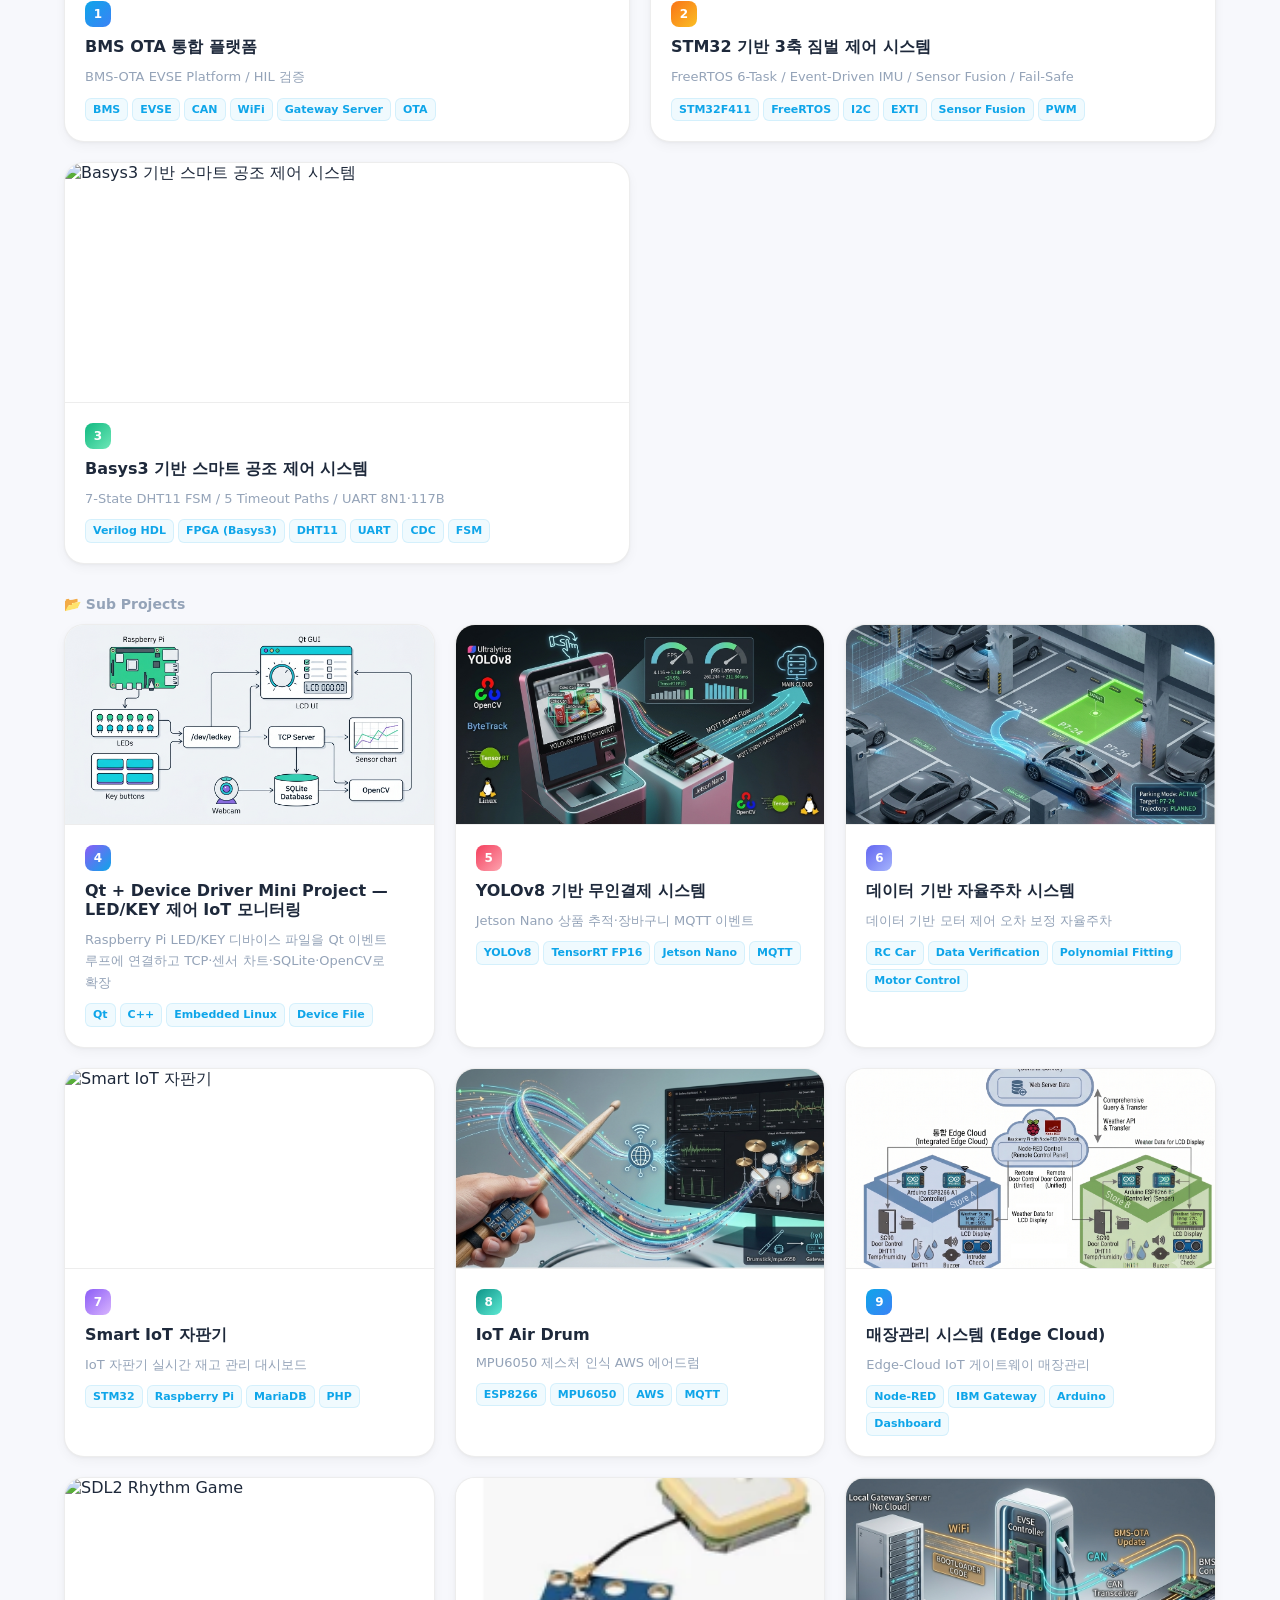
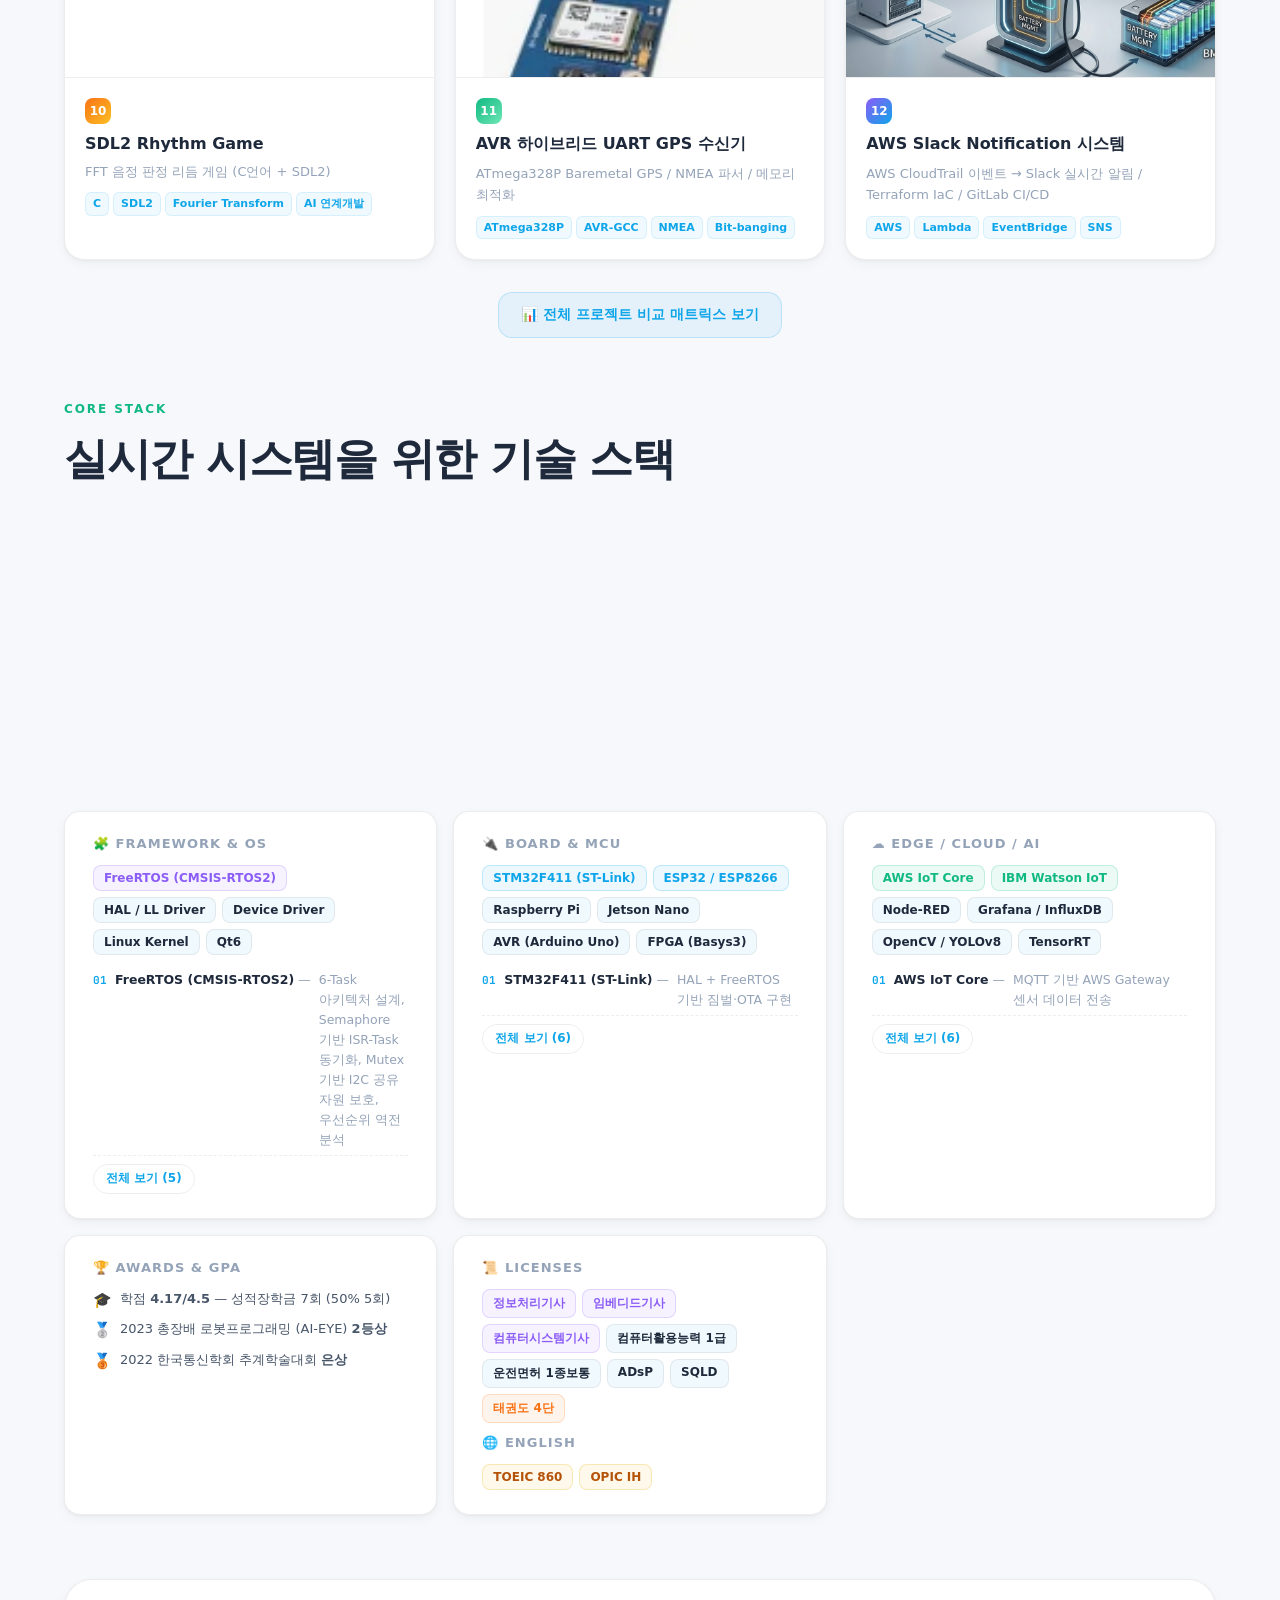
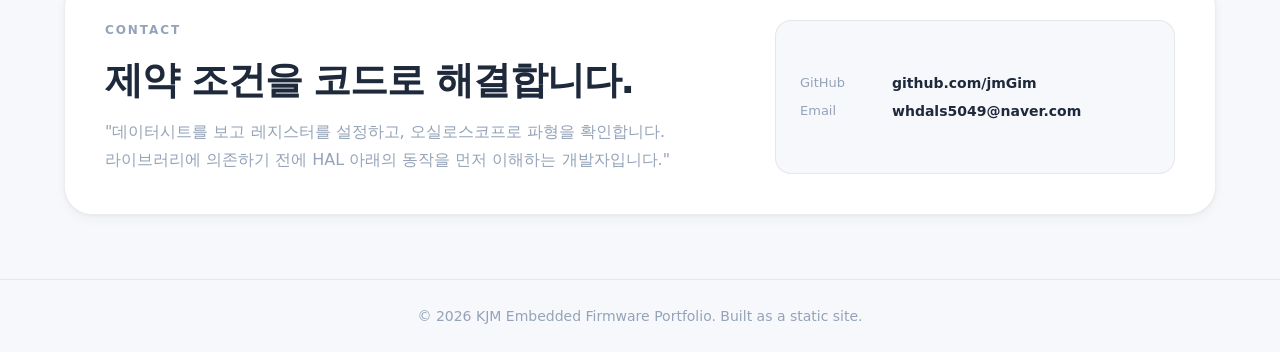
==== commit 6cc70da2: "feat: add english translation data and project i18n support files" ====
--- a/index.html
+++ b/index.html
@@ -1616,6 +1616,8 @@
     </div>
   </div>
 
+  <script src="projects-en.js"></script>
+  <script src="i18n-projects.js"></script>
   <script>
     /* ==============================================
        PROJECT DATA — 이미지 번호/제목별 매칭
@@ -2434,7 +2436,7 @@
        PROJECT CARD GRID 생성 (Main / Sub 분리)
     =============================================== */
     function createCard(key, idx, isMain) {
-      const p = projects[key];
+      const p = localizeProject(key);
       const displayNum = idx + 1;
       const card = document.createElement('div');
       card.className = 'project-card reveal-stagger' + (isMain ? ' project-card--main' : '');
@@ -2442,7 +2444,7 @@
       card.dataset.project = key;
       card.setAttribute('role', 'button');
       card.setAttribute('tabindex', '0');
-      card.setAttribute('aria-label', `${p.title} 상세 보기`);
+      card.setAttribute('aria-label', `${p.title} ${ui().detailAria}`);
       card.innerHTML = `
         <img class="project-card-img" src="${p.image}" alt="${p.title}" loading="lazy">
         <div class="project-card-body">
@@ -2477,7 +2479,7 @@
       };
       for (const [key, s] of Object.entries(map)) {
         if (text.startsWith(key)) {
-          const label = key.slice(1, -1);
+          const label = tsLabel(key.slice(1, -1));
           return `<span class="ts-badge" style="background:${s.bg};color:${s.color}">${label}</span>${text.slice(key.length).trim()}`;
         }
       }
@@ -2507,24 +2509,24 @@
       /* 메타 정보 카드 (기간, H/W 등) */
       if (p.period || p.hw || p.target) {
         html += `<div style="display:grid;grid-template-columns:repeat(auto-fit,minmax(180px,1fr));gap:10px;margin:20px 0 8px">`;
-        if (p.period) html += `<div style="padding:14px 16px;border-radius:12px;background:var(--bg);border:1px solid var(--line)"><div style="font-size:11px;font-weight:700;color:var(--muted);text-transform:uppercase;letter-spacing:.08em;margin-bottom:3px">기간</div><div style="font-size:13px;font-weight:600">${p.period}</div></div>`;
-        if (p.hw) html += `<div style="padding:14px 16px;border-radius:12px;background:var(--bg);border:1px solid var(--line)"><div style="font-size:11px;font-weight:700;color:var(--muted);text-transform:uppercase;letter-spacing:.08em;margin-bottom:3px">하드웨어</div><div style="font-size:13px;font-weight:600">${p.hw}</div></div>`;
-        if (p.target) html += `<div style="padding:14px 16px;border-radius:12px;background:var(--bg);border:1px solid var(--line)"><div style="font-size:11px;font-weight:700;color:var(--muted);text-transform:uppercase;letter-spacing:.08em;margin-bottom:3px">지원 직무</div><div style="font-size:13px;font-weight:600">${p.target}</div></div>`;
+        if (p.period) html += `<div style="padding:14px 16px;border-radius:12px;background:var(--bg);border:1px solid var(--line)"><div style="font-size:11px;font-weight:700;color:var(--muted);text-transform:uppercase;letter-spacing:.08em;margin-bottom:3px">${ui().period}</div><div style="font-size:13px;font-weight:600">${p.period}</div></div>`;
+        if (p.hw) html += `<div style="padding:14px 16px;border-radius:12px;background:var(--bg);border:1px solid var(--line)"><div style="font-size:11px;font-weight:700;color:var(--muted);text-transform:uppercase;letter-spacing:.08em;margin-bottom:3px">${ui().hw}</div><div style="font-size:13px;font-weight:600">${p.hw}</div></div>`;
+        if (p.target) html += `<div style="padding:14px 16px;border-radius:12px;background:var(--bg);border:1px solid var(--line)"><div style="font-size:11px;font-weight:700;color:var(--muted);text-transform:uppercase;letter-spacing:.08em;margin-bottom:3px">${ui().target}</div><div style="font-size:13px;font-weight:600">${p.target}</div></div>`;
         html += `</div>`;
       }
 
       /* 담당 역할 */
-      html += `<h3>💼 담당 역할</h3>`;
+      html += `<h3>${ui().role}</h3>`;
       html += `<ul>${p.role.map(r => `<li>${r}</li>`).join('')}</ul>`;
       if (p.roleNote) html += `<p style="font-size:12px;color:var(--muted);margin-top:4px">${p.roleNote}</p>`;
 
       /* 시스템 구성 */
-      html += `<h3>🏗️ 시스템 구성</h3>`;
+      html += `<h3>${ui().arch}</h3>`;
       html += `<ul>${p.architecture.map(a => `<li>${a}</li>`).join('')}</ul>`;
 
       /* 핵심 구현 섹션 (detailSections) */
       if (p.detailSections && p.detailSections.length) {
-        html += `<h3 style="margin-top:32px;font-size:18px;border-bottom:2px solid var(--line);padding-bottom:10px">📌 핵심 구현 및 동작 원리</h3>`;
+        html += `<h3 style="margin-top:32px;font-size:18px;border-bottom:2px solid var(--line);padding-bottom:10px">${ui().detail}</h3>`;
         p.detailSections.forEach(sec => {
           html += `<h3 style="font-size:15px;margin-top:24px">${sec.heading}</h3>`;
           html += `<p style="color:var(--text-s);font-size:14px;line-height:1.7">${sec.desc}</p>`;
@@ -2539,9 +2541,10 @@
 
       /* 검증 근거 (verification) */
       if (p.verification && p.verification.length) {
-        html += `<h3 style="margin-top:32px;font-size:18px;border-bottom:2px solid var(--line);padding-bottom:10px">📊 동작 조건 및 검증 근거</h3>`;
+        html += `<h3 style="margin-top:32px;font-size:18px;border-bottom:2px solid var(--line);padding-bottom:10px">${ui().verif}</h3>`;
         html += `<div style="display:grid;grid-template-columns:repeat(auto-fit,minmax(220px,1fr));gap:10px;margin:16px 0">`;
         p.verification.forEach(item => {
+          if (typeof item === 'string') item = { label: '✔', value: item };
           html += `<div style="padding:14px 16px;border-radius:12px;background:linear-gradient(135deg,rgba(14,165,233,.04),rgba(16,185,129,.04));border:1px solid rgba(14,165,233,.12)"><div style="font-size:11px;font-weight:800;color:var(--cyan);letter-spacing:.06em;margin-bottom:5px">${item.label}</div><div style="font-size:13px;font-weight:600;line-height:1.55;color:var(--text-s)">${item.value}</div></div>`;
         });
         html += `</div>`;
@@ -2549,27 +2552,27 @@
 
       /* 트러블슈팅 (상세) */
       if (p.troubleDetail && p.troubleDetail.length) {
-        html += `<h3 style="margin-top:32px;font-size:18px;border-bottom:2px solid var(--line);padding-bottom:10px">🔧 트러블 슈팅 (Troubleshooting)</h3>`;
+        html += `<h3 style="margin-top:32px;font-size:18px;border-bottom:2px solid var(--line);padding-bottom:10px">${ui().ts}</h3>`;
         p.troubleDetail.forEach(td => {
           html += `
             <div style="margin:16px 0;padding:20px;border-radius:14px;background:var(--bg);border:1px solid var(--line)">
               <div style="margin-bottom:10px"><span class="ts-badge" style="background:rgba(14,165,233,.1);color:var(--cyan)">${td.badge}</span><strong style="font-size:15px">${td.title}</strong></div>
-              <p style="font-size:13px;color:var(--text-s);margin-bottom:10px"><strong style="color:var(--text)">증상:</strong> ${td.symptom}</p>
-              <p style="font-size:13px;color:var(--text-s);margin-bottom:6px"><strong style="color:var(--text)">원인 분석:</strong></p>
+              <p style="font-size:13px;color:var(--text-s);margin-bottom:10px"><strong style="color:var(--text)">${ui().symptom}</strong> ${td.symptom}</p>
+              <p style="font-size:13px;color:var(--text-s);margin-bottom:6px"><strong style="color:var(--text)">${ui().cause}</strong></p>
               <ul style="margin-bottom:10px">${td.cause.map(c => `<li style="font-size:13px">${c}</li>`).join('')}</ul>
-              <p style="font-size:13px;color:var(--text-s);margin-bottom:6px"><strong style="color:var(--green)">해결 및 개선:</strong></p>
+              <p style="font-size:13px;color:var(--text-s);margin-bottom:6px"><strong style="color:var(--green)">${ui().fix}</strong></p>
               <ul>${td.solution.map(s => `<li style="font-size:13px">${s}</li>`).join('')}</ul>
             </div>`;
         });
       } else {
         /* 기존 프로젝트용 단순 트러블슈팅 */
-        html += `<h3>🔧 트러블슈팅 / 오차 검증 경험</h3>`;
+        html += `<h3>${ui().tsSimple}</h3>`;
         html += `<ul>${p.troubleshooting.map(t => `<li>${formatTS(t)}</li>`).join('')}</ul>`;
       }
 
       /* 역량 요약 */
       if (p.capabilitySummary) {
-        html += `<div style="margin:24px 0;padding:18px 20px;border-radius:14px;background:linear-gradient(135deg,rgba(14,165,233,.04),rgba(16,185,129,.04));border:1px solid rgba(14,165,233,.12)"><p style="font-size:14px;line-height:1.7;color:var(--text-s);margin:0"><strong style="color:var(--text)">💡 개인 역량 요약:</strong> ${p.capabilitySummary}</p></div>`;
+        html += `<div style="margin:24px 0;padding:18px 20px;border-radius:14px;background:linear-gradient(135deg,rgba(14,165,233,.04),rgba(16,185,129,.04));border:1px solid rgba(14,165,233,.12)"><p style="font-size:14px;line-height:1.7;color:var(--text-s);margin:0"><strong style="color:var(--text)">${ui().cap}</strong> ${p.capabilitySummary}</p></div>`;
       }
 
       /* 링크 */
@@ -2583,7 +2586,7 @@
 
     function renderMatrix() {
       const rows = projectOrder.map(key => {
-        const p = projects[key];
+        const p = localizeProject(key);
         return `
         <tr>
           <td><strong>${p.title}</strong><br><small style="color:var(--muted)">${p.subtitle}</small></td>
@@ -2593,21 +2596,24 @@
         </tr>`;
       }).join('');
       return `
-        <p class="eyebrow">All ${projectOrder.length} Projects Overview</p>
+        <p class="eyebrow">${ui().matrixEyebrow(projectOrder.length)}</p>
         <h2>Project Matrix</h2>
         <table class="matrix">
-          <thead><tr><th>프로젝트</th><th>핵심 스택</th><th>주요 역할</th><th>대표 문제해결</th></tr></thead>
+          <thead><tr>${ui().cols.map(c => `<th>${c}</th>`).join('')}</tr></thead>
           <tbody>${rows}</tbody>
         </table>`;
     }
 
+    let currentModalKey = null;
     function openModal(key) {
-      modalTitle.textContent = key === 'all' ? 'Project Matrix' : projects[key].title;
-      modalBody.innerHTML = key === 'all' ? renderMatrix() : renderProject(projects[key]);
+      currentModalKey = key;
+      modalTitle.textContent = key === 'all' ? ui().matrixTitle : localizeProject(key).title;
+      modalBody.innerHTML = key === 'all' ? renderMatrix() : renderProject(localizeProject(key));
       overlay.classList.add('active');
       document.body.style.overflow = 'hidden';
     }
     function closeModal() {
+      currentModalKey = null;
       overlay.classList.remove('active');
       document.body.style.overflow = '';
     }
@@ -2787,8 +2793,8 @@
       document.documentElement.lang = lang === 'ko' ? 'ko' : 'en';
 
       // Update toggle button text
-      const btnText = lang === 'ko' ? 'EN' : 'KO';
-      const mBtnText = lang === 'ko' ? '🌐 EN' : '🌐 KO';
+      const btnText = lang === 'ko' ? 'KO' : 'EN';
+      const mBtnText = lang === 'ko' ? '🌐 KO' : '🌐 EN';
       document.getElementById('lang-toggle').textContent = btnText;
       document.getElementById('lang-toggle-m').textContent = mBtnText;
 
@@ -2796,6 +2802,13 @@
       document.querySelectorAll('[data-ko][data-en]').forEach(el => {
         el.innerHTML = el.getAttribute(`data-${lang}`);
       });
+
+      // Re-render project cards and (if open) the modal in the current language
+      refreshCards();
+      if (currentModalKey && overlay.classList.contains('active')) {
+        modalTitle.textContent = currentModalKey === 'all' ? ui().matrixTitle : localizeProject(currentModalKey).title;
+        modalBody.innerHTML = currentModalKey === 'all' ? renderMatrix() : renderProject(localizeProject(currentModalKey));
+      }
     }
 
     // Initialize language
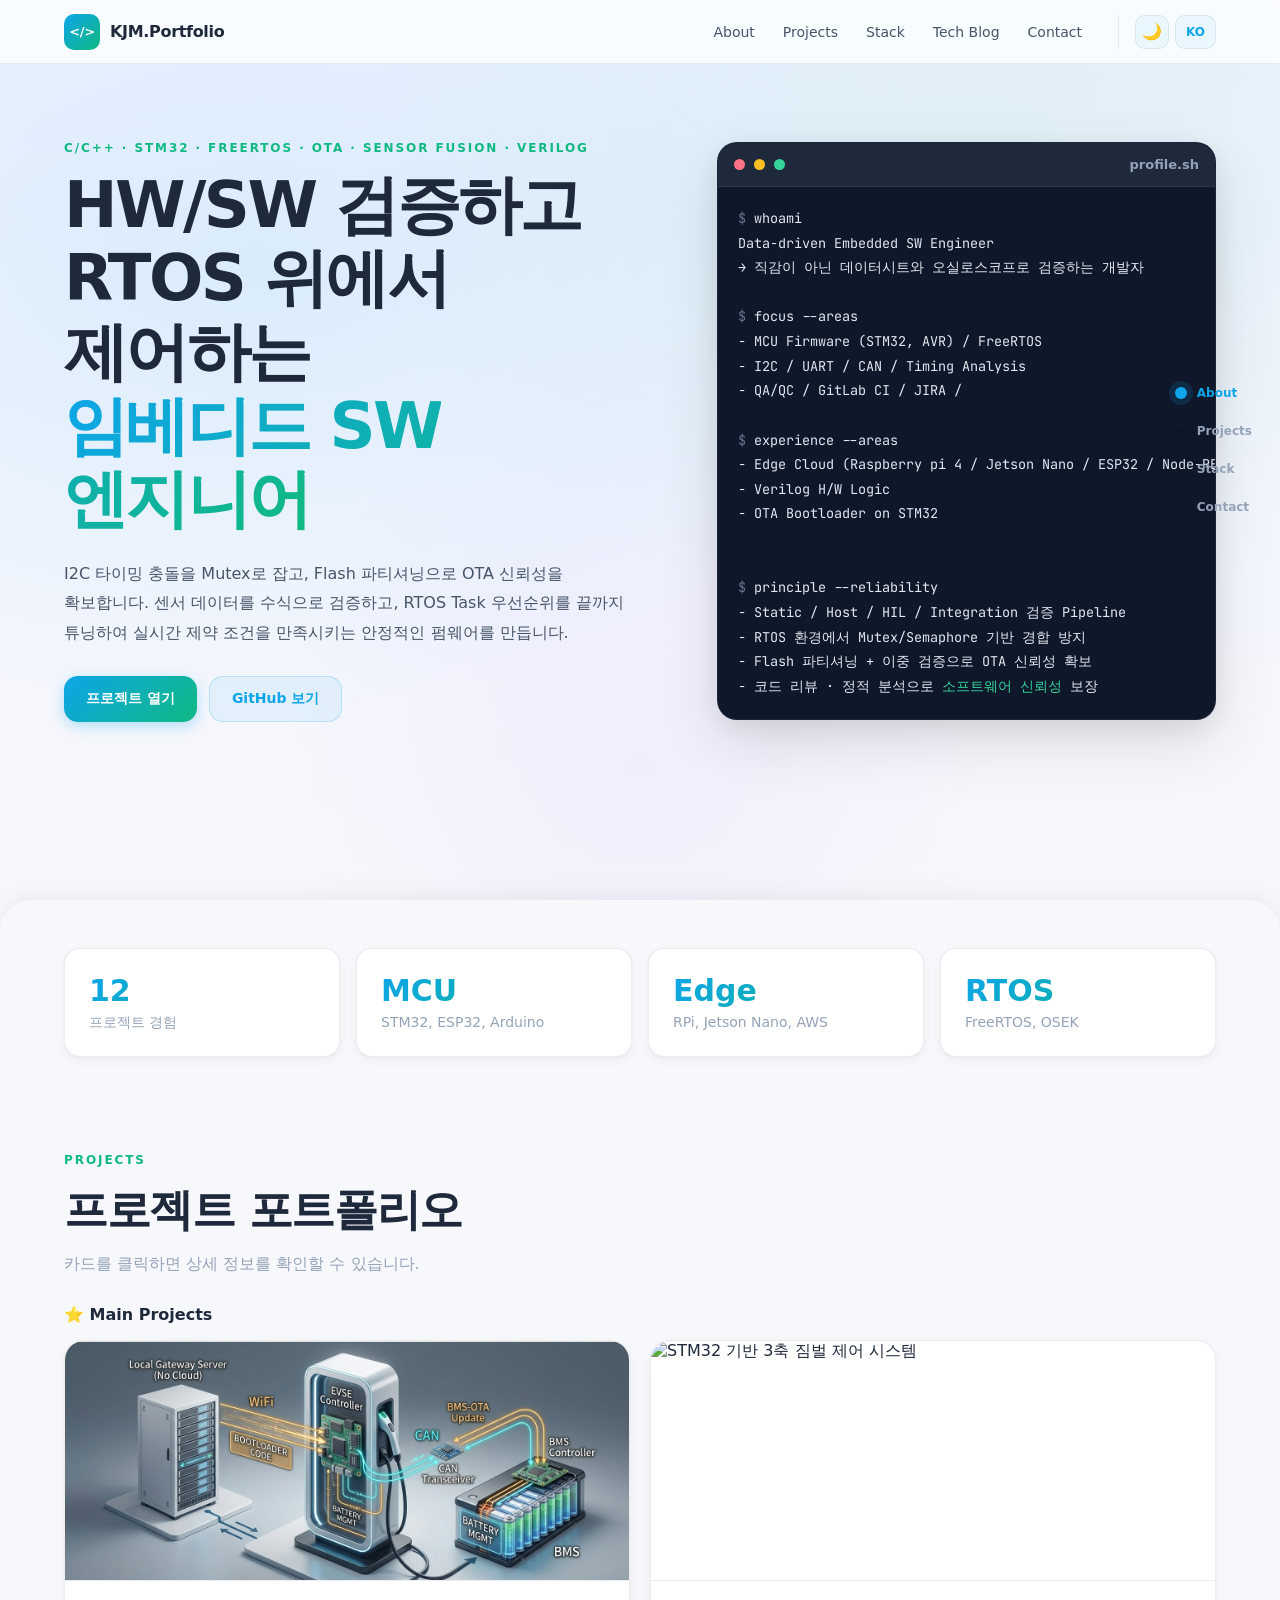
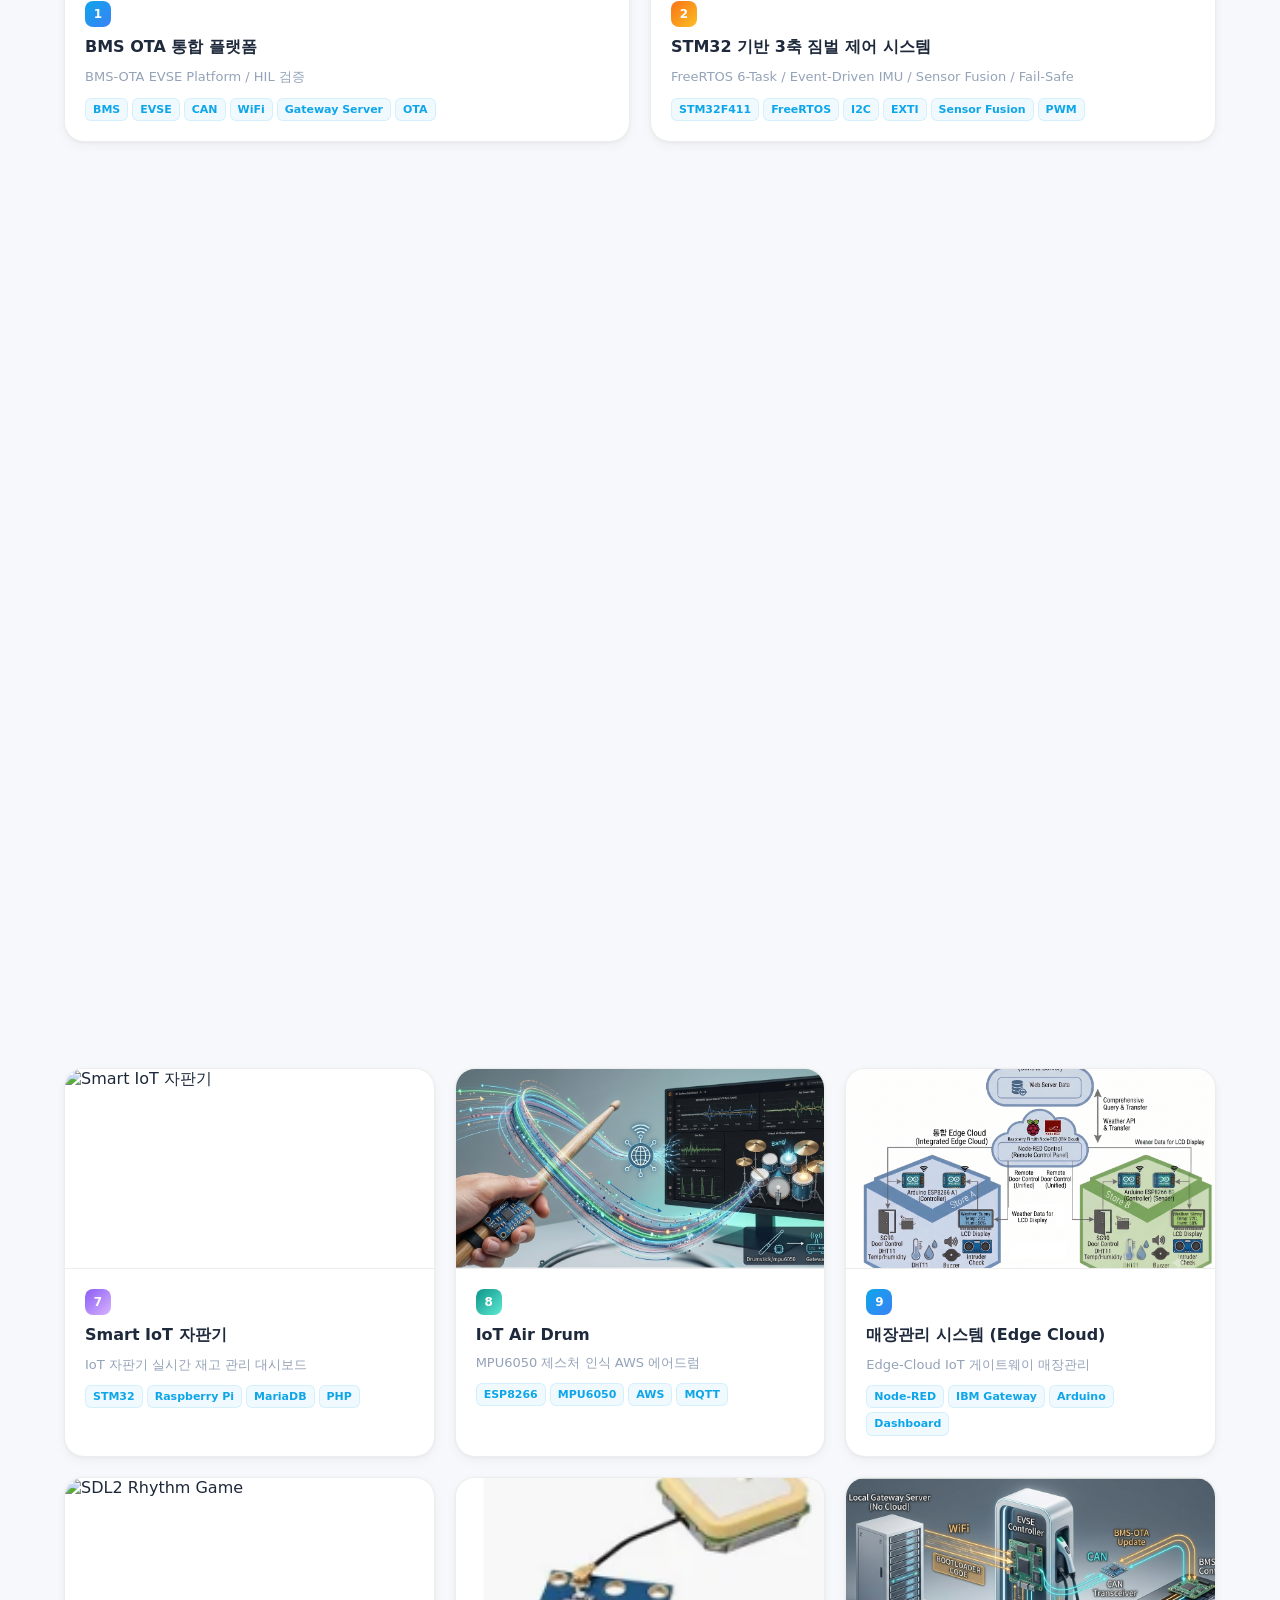
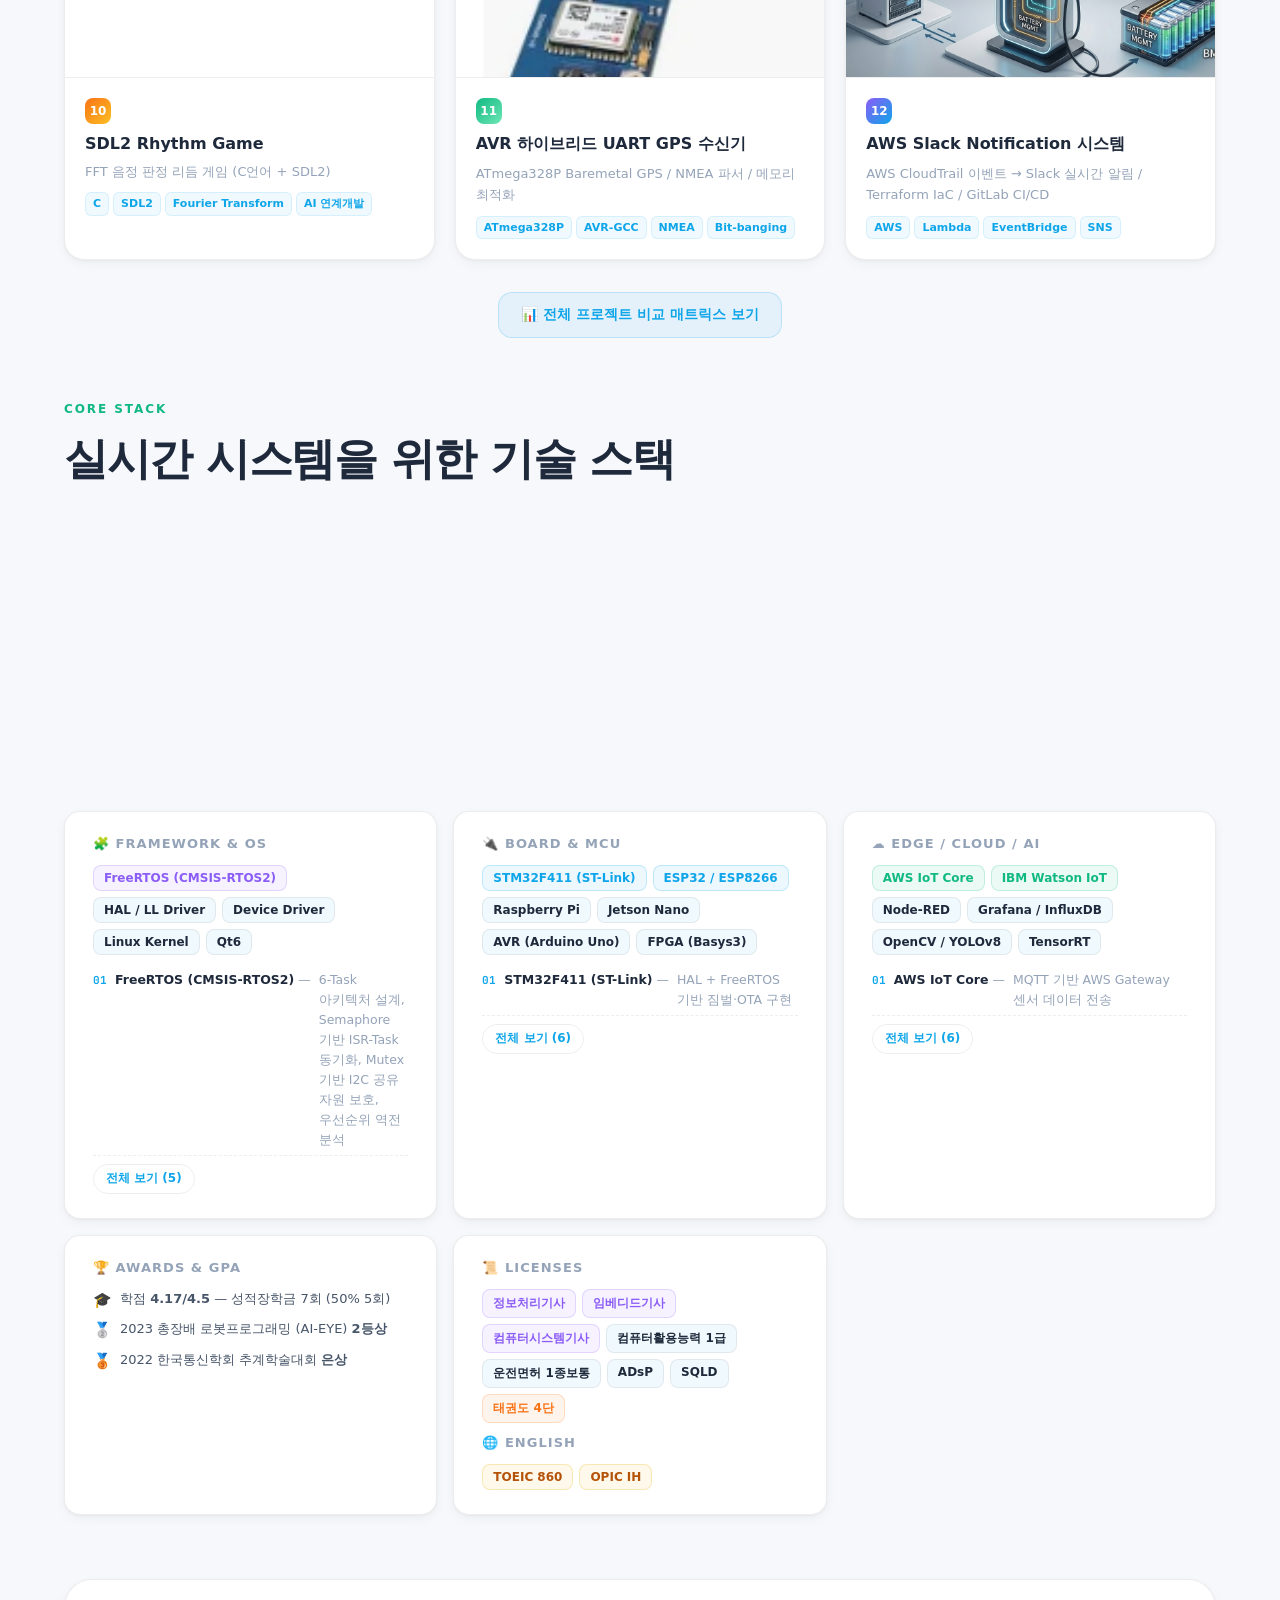
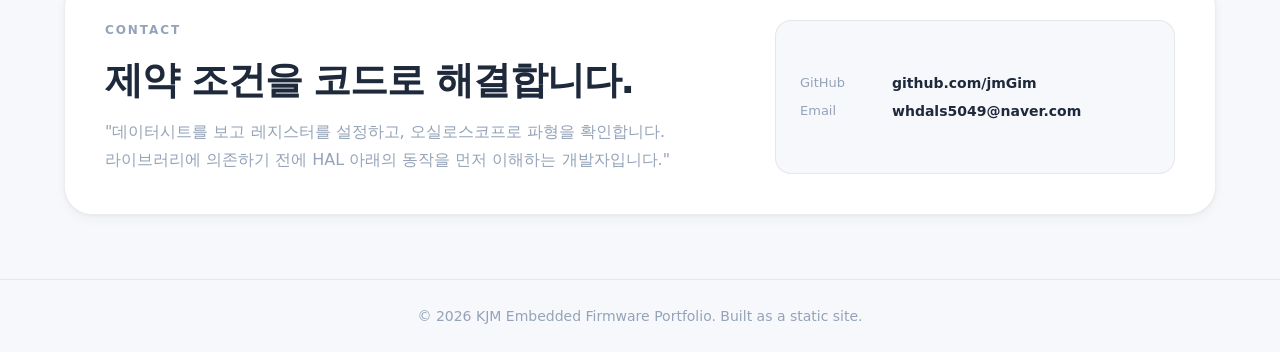
==== commit f57701bf: "feat: add Korean and English language toggle support for detail posts" ====
--- a/index.html
+++ b/index.html
@@ -1424,11 +1424,11 @@
           </div>
           <div class="sk-desc">
             <ol class="sk-lines">
-              <li><span class="sk-ln">01</span><span class="sk-name">C</span><span class="sk-txt">STM32 펌웨어 전체 C 구현 (HAL + Bare-metal)</span></li>
-              <li><span class="sk-ln">02</span><span class="sk-name">C++</span><span class="sk-txt">Qt 기반 장치 제어·TCP 통신·영상 처리 응용 구현</span></li>
-              <li><span class="sk-ln">03</span><span class="sk-name">Python</span><span class="sk-txt">YOLOv8 학습·추론 및 시리얼 데이터 시각화</span></li>
-              <li><span class="sk-ln">04</span><span class="sk-name">Verilog HDL</span><span class="sk-txt">DHT11 40-bit 타이밍 파싱 및 PWM 제어 로직 설계</span></li>
-              <li><span class="sk-ln">05</span><span class="sk-name">Linux Shell</span><span class="sk-txt">리눅스 환경 빌드·장치 제어 보조 스크립트 활용</span></li>
+              <li><span class="sk-ln">01</span><span class="sk-name">C</span><span class="sk-txt" data-ko="STM32 펌웨어 전체 C 구현 (HAL + Bare-metal)" data-en="Full STM32 firmware implementation in C (HAL + bare-metal)">STM32 펌웨어 전체 C 구현 (HAL + Bare-metal)</span></li>
+              <li><span class="sk-ln">02</span><span class="sk-name">C++</span><span class="sk-txt" data-ko="Qt 기반 장치 제어·TCP 통신·영상 처리 응용 구현" data-en="Qt-based device control, TCP communication and image-processing application">Qt 기반 장치 제어·TCP 통신·영상 처리 응용 구현</span></li>
+              <li><span class="sk-ln">03</span><span class="sk-name">Python</span><span class="sk-txt" data-ko="YOLOv8 학습·추론 및 시리얼 데이터 시각화" data-en="YOLOv8 training/inference and serial data visualization">YOLOv8 학습·추론 및 시리얼 데이터 시각화</span></li>
+              <li><span class="sk-ln">04</span><span class="sk-name">Verilog HDL</span><span class="sk-txt" data-ko="DHT11 40-bit 타이밍 파싱 및 PWM 제어 로직 설계" data-en="Design of DHT11 40-bit timing parsing and PWM control logic">DHT11 40-bit 타이밍 파싱 및 PWM 제어 로직 설계</span></li>
+              <li><span class="sk-ln">05</span><span class="sk-name">Linux Shell</span><span class="sk-txt" data-ko="리눅스 환경 빌드·장치 제어 보조 스크립트 활용" data-en="Helper scripts for Linux builds and device control">리눅스 환경 빌드·장치 제어 보조 스크립트 활용</span></li>
             </ol>
             <button type="button" class="sk-toggle" aria-expanded="false" data-total="5">전체 보기 (5)</button>
           </div>
@@ -1446,11 +1446,11 @@
           </div>
           <div class="sk-desc">
             <ol class="sk-lines">
-              <li><span class="sk-ln">01</span><span class="sk-name">STM32CubeIDE</span><span class="sk-txt">NVIC 우선순위·클럭 트리·핀맵 설정</span></li>
-              <li><span class="sk-ln">02</span><span class="sk-name">VSCode</span><span class="sk-txt">다국어 소스 편집·디버깅 환경 활용</span></li>
-              <li><span class="sk-ln">03</span><span class="sk-name">Git / GitHub / GitLab</span><span class="sk-txt">Organization 기반 브랜치 관리 (feature/imu, hotfix/ota)</span></li>
-              <li><span class="sk-ln">04</span><span class="sk-name">Makefile</span><span class="sk-txt">빌드 자동화 경험</span></li>
-              <li><span class="sk-ln">05</span><span class="sk-name">vi / Vim</span><span class="sk-txt">터미널 기반 소스 편집 경험</span></li>
+              <li><span class="sk-ln">01</span><span class="sk-name">STM32CubeIDE</span><span class="sk-txt" data-ko="NVIC 우선순위·클럭 트리·핀맵 설정" data-en="NVIC priority, clock tree and pin map configuration">NVIC 우선순위·클럭 트리·핀맵 설정</span></li>
+              <li><span class="sk-ln">02</span><span class="sk-name">VSCode</span><span class="sk-txt" data-ko="다국어 소스 편집·디버깅 환경 활용" data-en="Multi-language source editing and debugging environment">다국어 소스 편집·디버깅 환경 활용</span></li>
+              <li><span class="sk-ln">03</span><span class="sk-name">Git / GitHub / GitLab</span><span class="sk-txt" data-ko="Organization 기반 브랜치 관리 (feature/imu, hotfix/ota)" data-en="Organization-based branch management (feature/imu, hotfix/ota)">Organization 기반 브랜치 관리 (feature/imu, hotfix/ota)</span></li>
+              <li><span class="sk-ln">04</span><span class="sk-name">Makefile</span><span class="sk-txt" data-ko="빌드 자동화 경험" data-en="Build automation experience">빌드 자동화 경험</span></li>
+              <li><span class="sk-ln">05</span><span class="sk-name">vi / Vim</span><span class="sk-txt" data-ko="터미널 기반 소스 편집 경험" data-en="Terminal-based source editing experience">터미널 기반 소스 편집 경험</span></li>
             </ol>
             <button type="button" class="sk-toggle" aria-expanded="false" data-total="5">전체 보기 (5)</button>
           </div>
@@ -1469,12 +1469,12 @@
           </div>
           <div class="sk-desc">
             <ol class="sk-lines">
-              <li><span class="sk-ln">01</span><span class="sk-name">I2C</span><span class="sk-txt">I2C1 버스 MPU6050+HMC5883L 2디바이스 동시 운용, Mutex 기반 버스 중재</span></li>
-              <li><span class="sk-ln">02</span><span class="sk-name">UART (DMA)</span><span class="sk-txt">DMA 송수신 기반 CLI·모니터 구현</span></li>
-              <li><span class="sk-ln">03</span><span class="sk-name">SPI</span><span class="sk-txt">SPI 주변장치 연동 활용</span></li>
-              <li><span class="sk-ln">04</span><span class="sk-name">CAN / CAN-FD</span><span class="sk-txt">CAN 프로토콜 학습 및 USB-CAN 0프레임 원인 분리 분석</span></li>
-              <li><span class="sk-ln">05</span><span class="sk-name">MQTT</span><span class="sk-txt">AWS/IBM Gateway 연계 센서 데이터 파이프라인 구축</span></li>
-              <li><span class="sk-ln">06</span><span class="sk-name">AT Command</span><span class="sk-txt">ESP8266 AT 명령 기반 Wi-Fi OTA 다운로드</span></li>
+              <li><span class="sk-ln">01</span><span class="sk-name">I2C</span><span class="sk-txt" data-ko="I2C1 버스 MPU6050+HMC5883L 2디바이스 동시 운용, Mutex 기반 버스 중재" data-en="Two devices (MPU6050 + HMC5883L) running on the I2C1 bus with Mutex-based bus arbitration">I2C1 버스 MPU6050+HMC5883L 2디바이스 동시 운용, Mutex 기반 버스 중재</span></li>
+              <li><span class="sk-ln">02</span><span class="sk-name">UART (DMA)</span><span class="sk-txt" data-ko="DMA 송수신 기반 CLI·모니터 구현" data-en="CLI and monitor implementation based on DMA TX/RX">DMA 송수신 기반 CLI·모니터 구현</span></li>
+              <li><span class="sk-ln">03</span><span class="sk-name">SPI</span><span class="sk-txt" data-ko="SPI 주변장치 연동 활용" data-en="Integration with SPI peripherals">SPI 주변장치 연동 활용</span></li>
+              <li><span class="sk-ln">04</span><span class="sk-name">CAN / CAN-FD</span><span class="sk-txt" data-ko="CAN 프로토콜 학습 및 USB-CAN 0프레임 원인 분리 분석" data-en="CAN protocol study and root-cause isolation of the USB-CAN zero-frame issue">CAN 프로토콜 학습 및 USB-CAN 0프레임 원인 분리 분석</span></li>
+              <li><span class="sk-ln">05</span><span class="sk-name">MQTT</span><span class="sk-txt" data-ko="AWS/IBM Gateway 연계 센서 데이터 파이프라인 구축" data-en="Sensor data pipeline built with AWS/IBM Gateway">AWS/IBM Gateway 연계 센서 데이터 파이프라인 구축</span></li>
+              <li><span class="sk-ln">06</span><span class="sk-name">AT Command</span><span class="sk-txt" data-ko="ESP8266 AT 명령 기반 Wi-Fi OTA 다운로드" data-en="Wi-Fi OTA download using ESP8266 AT commands">ESP8266 AT 명령 기반 Wi-Fi OTA 다운로드</span></li>
             </ol>
             <button type="button" class="sk-toggle" aria-expanded="false" data-total="6">전체 보기 (6)</button>
           </div>
@@ -1492,11 +1492,11 @@
           </div>
           <div class="sk-desc">
             <ol class="sk-lines">
-              <li><span class="sk-ln">01</span><span class="sk-name">FreeRTOS (CMSIS-RTOS2)</span><span class="sk-txt">6-Task 아키텍처 설계, Semaphore 기반 ISR-Task 동기화, Mutex 기반 I2C 공유 자원 보호, 우선순위 역전 분석</span></li>
-              <li><span class="sk-ln">02</span><span class="sk-name">HAL / LL Driver</span><span class="sk-txt">STM32 HAL 기반 주변장치 제어 구현</span></li>
-              <li><span class="sk-ln">03</span><span class="sk-name">Device Driver</span><span class="sk-txt">Linux 디바이스 드라이버(chardev) 구현 학습 및 /dev/ledkey 인터페이스 활용</span></li>
-              <li><span class="sk-ln">04</span><span class="sk-name">Linux Kernel</span><span class="sk-txt">디바이스 파일 계약 이해 및 사용자 공간 연동</span></li>
-              <li><span class="sk-ln">05</span><span class="sk-name">Qt6</span><span class="sk-txt">Qt Widgets 기반 LED/KEY 제어 GUI 구현, signal/slot 이벤트 연결</span></li>
+              <li><span class="sk-ln">01</span><span class="sk-name">FreeRTOS (CMSIS-RTOS2)</span><span class="sk-txt" data-ko="6-Task 아키텍처 설계, Semaphore 기반 ISR-Task 동기화, Mutex 기반 I2C 공유 자원 보호, 우선순위 역전 분석" data-en="6-Task architecture design, Semaphore-based ISR-Task synchronization, Mutex protection of the shared I2C resource, priority inversion analysis">6-Task 아키텍처 설계, Semaphore 기반 ISR-Task 동기화, Mutex 기반 I2C 공유 자원 보호, 우선순위 역전 분석</span></li>
+              <li><span class="sk-ln">02</span><span class="sk-name">HAL / LL Driver</span><span class="sk-txt" data-ko="STM32 HAL 기반 주변장치 제어 구현" data-en="Peripheral control implementation with the STM32 HAL">STM32 HAL 기반 주변장치 제어 구현</span></li>
+              <li><span class="sk-ln">03</span><span class="sk-name">Device Driver</span><span class="sk-txt" data-ko="Linux 디바이스 드라이버(chardev) 구현 학습 및 /dev/ledkey 인터페이스 활용" data-en="Studied Linux device driver (chardev) implementation and used the /dev/ledkey interface">Linux 디바이스 드라이버(chardev) 구현 학습 및 /dev/ledkey 인터페이스 활용</span></li>
+              <li><span class="sk-ln">04</span><span class="sk-name">Linux Kernel</span><span class="sk-txt" data-ko="디바이스 파일 계약 이해 및 사용자 공간 연동" data-en="Understanding the device-file contract and user-space integration">디바이스 파일 계약 이해 및 사용자 공간 연동</span></li>
+              <li><span class="sk-ln">05</span><span class="sk-name">Qt6</span><span class="sk-txt" data-ko="Qt Widgets 기반 LED/KEY 제어 GUI 구현, signal/slot 이벤트 연결" data-en="Qt Widgets-based LED/KEY control GUI, signal/slot event wiring">Qt Widgets 기반 LED/KEY 제어 GUI 구현, signal/slot 이벤트 연결</span></li>
             </ol>
             <button type="button" class="sk-toggle" aria-expanded="false" data-total="5">전체 보기 (5)</button>
           </div>
@@ -1515,12 +1515,12 @@
           </div>
           <div class="sk-desc">
             <ol class="sk-lines">
-              <li><span class="sk-ln">01</span><span class="sk-name">STM32F411 (ST-Link)</span><span class="sk-txt">HAL + FreeRTOS 기반 짐벌·OTA 구현</span></li>
-              <li><span class="sk-ln">02</span><span class="sk-name">ESP32 / ESP8266</span><span class="sk-txt">ESP8266 AT 명령 기반 Wi-Fi 연동</span></li>
-              <li><span class="sk-ln">03</span><span class="sk-name">Raspberry Pi</span><span class="sk-txt">C 소켓 서버·크로스 컴파일 구축, LED/KEY Qt 연동</span></li>
-              <li><span class="sk-ln">04</span><span class="sk-name">Jetson Nano</span><span class="sk-txt">YOLOv8 TensorRT FP16 추론 최적화</span></li>
-              <li><span class="sk-ln">05</span><span class="sk-name">AVR (Arduino Uno)</span><span class="sk-txt">소규모 제어 프로젝트 경험</span></li>
-              <li><span class="sk-ln">06</span><span class="sk-name">FPGA (Basys3)</span><span class="sk-txt">Verilog 기반 DHT11 파싱·PWM 제어 로직 구현</span></li>
+              <li><span class="sk-ln">01</span><span class="sk-name">STM32F411 (ST-Link)</span><span class="sk-txt" data-ko="HAL + FreeRTOS 기반 짐벌·OTA 구현" data-en="Gimbal and OTA implementation with HAL + FreeRTOS">HAL + FreeRTOS 기반 짐벌·OTA 구현</span></li>
+              <li><span class="sk-ln">02</span><span class="sk-name">ESP32 / ESP8266</span><span class="sk-txt" data-ko="ESP8266 AT 명령 기반 Wi-Fi 연동" data-en="Wi-Fi integration using ESP8266 AT commands">ESP8266 AT 명령 기반 Wi-Fi 연동</span></li>
+              <li><span class="sk-ln">03</span><span class="sk-name">Raspberry Pi</span><span class="sk-txt" data-ko="C 소켓 서버·크로스 컴파일 구축, LED/KEY Qt 연동" data-en="C socket server and cross-compilation setup, LED/KEY Qt integration">C 소켓 서버·크로스 컴파일 구축, LED/KEY Qt 연동</span></li>
+              <li><span class="sk-ln">04</span><span class="sk-name">Jetson Nano</span><span class="sk-txt" data-ko="YOLOv8 TensorRT FP16 추론 최적화" data-en="YOLOv8 TensorRT FP16 inference optimization">YOLOv8 TensorRT FP16 추론 최적화</span></li>
+              <li><span class="sk-ln">05</span><span class="sk-name">AVR (Arduino Uno)</span><span class="sk-txt" data-ko="소규모 제어 프로젝트 경험" data-en="Small-scale control project experience">소규모 제어 프로젝트 경험</span></li>
+              <li><span class="sk-ln">06</span><span class="sk-name">FPGA (Basys3)</span><span class="sk-txt" data-ko="Verilog 기반 DHT11 파싱·PWM 제어 로직 구현" data-en="Verilog-based DHT11 parsing and PWM control logic">Verilog 기반 DHT11 파싱·PWM 제어 로직 구현</span></li>
             </ol>
             <button type="button" class="sk-toggle" aria-expanded="false" data-total="6">전체 보기 (6)</button>
           </div>
@@ -1539,12 +1539,12 @@
           </div>
           <div class="sk-desc">
             <ol class="sk-lines">
-              <li><span class="sk-ln">01</span><span class="sk-name">AWS IoT Core</span><span class="sk-txt">MQTT 기반 AWS Gateway 센서 데이터 전송</span></li>
-              <li><span class="sk-ln">02</span><span class="sk-name">IBM Watson IoT</span><span class="sk-txt">MQTT 기반 IBM Gateway 센서 데이터 전송</span></li>
-              <li><span class="sk-ln">03</span><span class="sk-name">Node-RED</span><span class="sk-txt">플로우 기반 데이터 파이프라인 구성 활용</span></li>
-              <li><span class="sk-ln">04</span><span class="sk-name">Grafana / InfluxDB</span><span class="sk-txt">대시보드 기반 실시간 모니터링</span></li>
-              <li><span class="sk-ln">05</span><span class="sk-name">OpenCV / YOLOv8</span><span class="sk-txt">YOLOv8n/s 학습 및 OpenCV 영상 처리 응용</span></li>
-              <li><span class="sk-ln">06</span><span class="sk-name">TensorRT</span><span class="sk-txt">Jetson FP16 변환, 벤치마크 (FPS +24.9%, p95 −18.6%)</span></li>
+              <li><span class="sk-ln">01</span><span class="sk-name">AWS IoT Core</span><span class="sk-txt" data-ko="MQTT 기반 AWS Gateway 센서 데이터 전송" data-en="Sensor data delivery through an MQTT-based AWS Gateway">MQTT 기반 AWS Gateway 센서 데이터 전송</span></li>
+              <li><span class="sk-ln">02</span><span class="sk-name">IBM Watson IoT</span><span class="sk-txt" data-ko="MQTT 기반 IBM Gateway 센서 데이터 전송" data-en="Sensor data delivery through an MQTT-based IBM Gateway">MQTT 기반 IBM Gateway 센서 데이터 전송</span></li>
+              <li><span class="sk-ln">03</span><span class="sk-name">Node-RED</span><span class="sk-txt" data-ko="플로우 기반 데이터 파이프라인 구성 활용" data-en="Using flow-based data pipelines">플로우 기반 데이터 파이프라인 구성 활용</span></li>
+              <li><span class="sk-ln">04</span><span class="sk-name">Grafana / InfluxDB</span><span class="sk-txt" data-ko="대시보드 기반 실시간 모니터링" data-en="Dashboard-based real-time monitoring">대시보드 기반 실시간 모니터링</span></li>
+              <li><span class="sk-ln">05</span><span class="sk-name">OpenCV / YOLOv8</span><span class="sk-txt" data-ko="YOLOv8n/s 학습 및 OpenCV 영상 처리 응용" data-en="YOLOv8n/s training and OpenCV image-processing applications">YOLOv8n/s 학습 및 OpenCV 영상 처리 응용</span></li>
+              <li><span class="sk-ln">06</span><span class="sk-name">TensorRT</span><span class="sk-txt" data-ko="Jetson FP16 변환, 벤치마크 (FPS +24.9%, p95 −18.6%)" data-en="Jetson FP16 conversion and benchmark (FPS +24.9%, p95 −18.6%)">Jetson FP16 변환, 벤치마크 (FPS +24.9%, p95 −18.6%)</span></li>
             </ol>
             <button type="button" class="sk-toggle" aria-expanded="false" data-total="6">전체 보기 (6)</button>
           </div>
@@ -1553,26 +1553,23 @@
         <!-- Awards -->
         <article class="reveal-stagger">
           <h3>🏆 Awards &amp; GPA</h3>
-          <div class="award-row"><span class="award-icon">🎓</span><span>학점 <strong>4.17/4.5</strong> — 성적장학금 7회 (50%
-              5회)</span></div>
-          <div class="award-row"><span class="award-icon">🥈</span><span>2023 총장배 로봇프로그래밍 (AI-EYE)
-              <strong>2등상</strong></span></div>
-          <div class="award-row"><span class="award-icon">🥉</span><span>2022 한국통신학회 추계학술대회 <strong>은상</strong></span>
-          </div>
+          <div class="award-row"><span class="award-icon">🎓</span><span data-ko="학점 <strong>4.17/4.5</strong> — 성적장학금 7회 (50% 5회)" data-en="GPA <strong>4.17/4.5</strong> — 7 academic scholarships (5 at 50%)">학점 <strong>4.17/4.5</strong> — 성적장학금 7회 (50% 5회)</span></div>
+          <div class="award-row"><span class="award-icon">🥈</span><span data-ko="2023 총장배 로봇프로그래밍 (AI-EYE) <strong>2등상</strong>" data-en="2023 President’s Cup Robot Programming (AI-EYE) — <strong>2nd Place</strong>">2023 총장배 로봇프로그래밍 (AI-EYE) <strong>2등상</strong></span></div>
+          <div class="award-row"><span class="award-icon">🥉</span><span data-ko="2022 한국통신학회 추계학술대회 <strong>은상</strong>" data-en="2022 KICS Fall Conference — <strong>Silver Award</strong>">2022 한국통신학회 추계학술대회 <strong>은상</strong></span></div>
         </article>
 
         <!-- Licenses & English -->
         <article class="reveal-stagger">
           <h3>📜 Licenses</h3>
           <div class="skill-tags" style="margin-bottom:12px">
-            <span class="sk sk-violet">정보처리기사</span>
-            <span class="sk sk-violet">임베디드기사</span>
-            <span class="sk sk-violet">컴퓨터시스템기사</span>
-            <span class="sk">컴퓨터활용능력 1급</span>
-            <span class="sk">운전면허 1종보통</span>
+            <span class="sk sk-violet" data-ko="정보처리기사" data-en="Engineer Information Processing">정보처리기사</span>
+            <span class="sk sk-violet" data-ko="임베디드기사" data-en="Engineer Embedded Systems">임베디드기사</span>
+            <span class="sk sk-violet" data-ko="컴퓨터시스템기사" data-en="Engineer Computer Systems">컴퓨터시스템기사</span>
+            <span class="sk" data-ko="컴퓨터활용능력 1급" data-en="Computer Skills Level 1">컴퓨터활용능력 1급</span>
+            <span class="sk" data-ko="운전면허 1종보통" data-en="Class 1 Driver's License">운전면허 1종보통</span>
             <span class="sk">ADsP</span>
             <span class="sk">SQLD</span>
-            <span class="sk sk-orange">태권도 4단</span>
+            <span class="sk sk-orange" data-ko="태권도 4단" data-en="Taekwondo 4th Dan">태권도 4단</span>
           </div>
           <h3 style="margin-top:12px">🌐 English</h3>
           <div class="skill-tags">
@@ -2805,6 +2802,7 @@
 
       // Re-render project cards and (if open) the modal in the current language
       refreshCards();
+      refreshSkToggles();
       if (currentModalKey && overlay.classList.contains('active')) {
         modalTitle.textContent = currentModalKey === 'all' ? ui().matrixTitle : localizeProject(currentModalKey).title;
         modalBody.innerHTML = currentModalKey === 'all' ? renderMatrix() : renderProject(localizeProject(currentModalKey));
@@ -2828,7 +2826,7 @@
   var box = b.closest('.sk-desc');
   var open = box.classList.toggle('open');
   b.setAttribute('aria-expanded', open);
-  b.textContent = open ? '접기' : '전체 보기 (' + b.dataset.total + ')';
+  b.textContent = skToggleLabel(b);
 });
 </script>
 </body>
